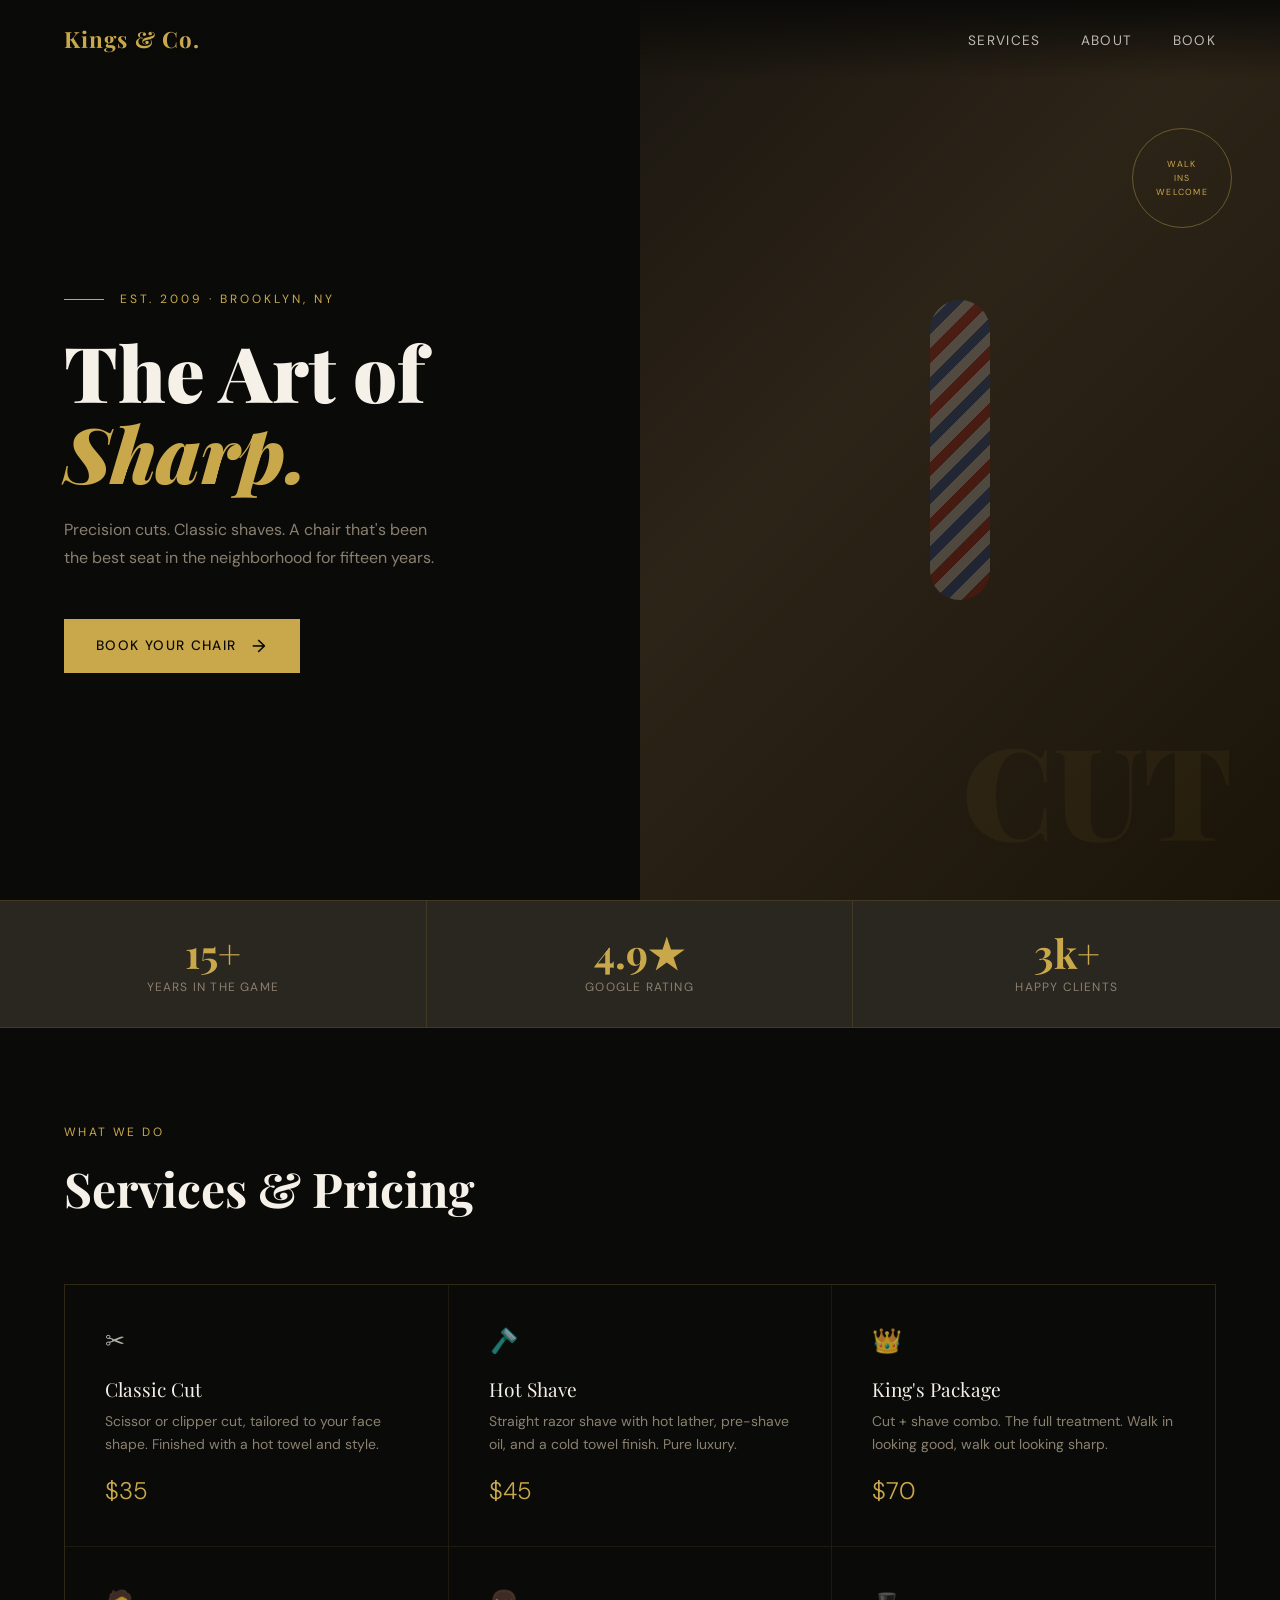
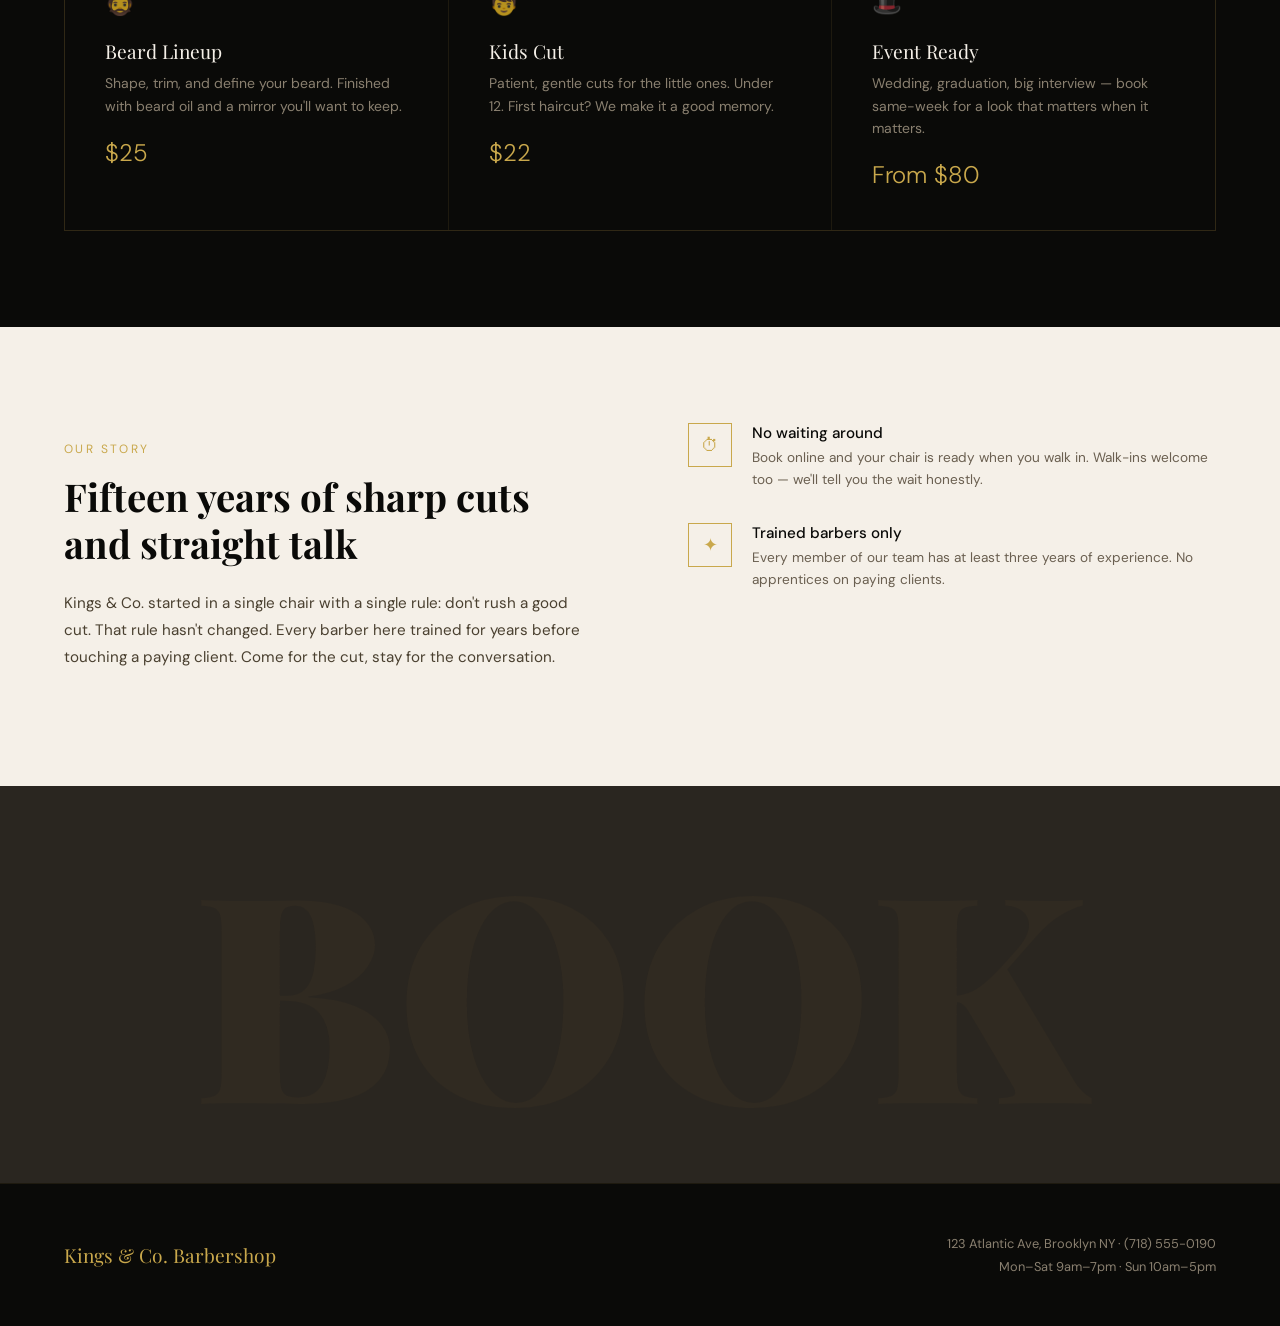
==== index.html @ 8999daac "Add files via upload" ====
<!DOCTYPE html>
<html lang="en">
<head>
<meta charset="UTF-8">
<meta name="viewport" content="width=device-width, initial-scale=1.0">
<title>Kings & Co. Barbershop</title>
<link href="https://fonts.googleapis.com/css2?family=Playfair+Display:wght@400;700;900&family=DM+Sans:wght@300;400;500&display=swap" rel="stylesheet">
<style>
  *, *::before, *::after { box-sizing: border-box; margin: 0; padding: 0; }

  :root {
    --black: #0a0a08;
    --cream: #f5f0e8;
    --gold: #c9a84c;
    --gold-light: #e8c96a;
    --warm-gray: #2a2620;
    --text-muted: #8a8070;
  }

  html { scroll-behavior: smooth; }

  body {
    background: var(--black);
    color: var(--cream);
    font-family: 'DM Sans', sans-serif;
    overflow-x: hidden;
  }

  /* ── NAV ── */
  nav {
    position: fixed; top: 0; left: 0; right: 0; z-index: 100;
    padding: 1.5rem 4rem;
    display: flex; justify-content: space-between; align-items: center;
    background: linear-gradient(to bottom, rgba(10,10,8,0.95), transparent);
  }
  .nav-logo {
    font-family: 'Playfair Display', serif;
    font-size: 1.4rem; font-weight: 700;
    letter-spacing: 0.05em;
    color: var(--gold);
  }
  .nav-links { display: flex; gap: 2.5rem; list-style: none; }
  .nav-links a {
    color: var(--cream); text-decoration: none;
    font-size: 0.85rem; letter-spacing: 0.1em; text-transform: uppercase;
    opacity: 0.75; transition: opacity 0.2s;
  }
  .nav-links a:hover { opacity: 1; }

  /* ── HERO ── */
  .hero {
    min-height: 100vh;
    display: grid; grid-template-columns: 1fr 1fr;
    position: relative; overflow: hidden;
  }
  .hero-left {
    display: flex; flex-direction: column; justify-content: center;
    padding: 8rem 4rem 4rem;
    position: relative; z-index: 2;
  }
  .hero-eyebrow {
    font-size: 0.75rem; letter-spacing: 0.25em; text-transform: uppercase;
    color: var(--gold); margin-bottom: 1.5rem;
    display: flex; align-items: center; gap: 1rem;
  }
  .hero-eyebrow::before {
    content: ''; display: block;
    width: 40px; height: 1px; background: var(--gold);
  }
  .hero-title {
    font-family: 'Playfair Display', serif;
    font-size: clamp(3.5rem, 6vw, 5.5rem);
    line-height: 1.05; font-weight: 900;
    margin-bottom: 1.5rem;
  }
  .hero-title em { font-style: italic; color: var(--gold); }
  .hero-sub {
    font-size: 1rem; line-height: 1.7;
    color: var(--text-muted); max-width: 380px;
    margin-bottom: 3rem;
  }
  .hero-cta {
    display: inline-flex; align-items: center; gap: 1rem;
    background: var(--gold); color: var(--black);
    padding: 1rem 2rem; font-size: 0.85rem;
    font-weight: 500; letter-spacing: 0.1em; text-transform: uppercase;
    text-decoration: none; transition: background 0.2s;
    width: fit-content;
  }
  .hero-cta:hover { background: var(--gold-light); }
  .hero-cta-arrow { font-size: 1.1rem; }

  .hero-right {
    position: relative; overflow: hidden;
  }
  .hero-img-placeholder {
    width: 100%; height: 100%;
    background:
      linear-gradient(135deg, #1a1610 0%, #2d2418 40%, #1a1408 100%);
    display: flex; align-items: center; justify-content: center;
  }
  .barber-pole {
    width: 60px; height: 300px;
    border-radius: 30px;
    background: repeating-linear-gradient(
      -45deg,
      #fff 0px, #fff 10px,
      #c00 10px, #c00 20px,
      #fff 20px, #fff 30px,
      #0040c0 30px, #0040c0 40px
    );
    opacity: 0.18;
    animation: spinPole 8s linear infinite;
  }
  @keyframes spinPole {
    from { background-position: 0 0; }
    to { background-position: 0 200px; }
  }
  .hero-overlay-text {
    position: absolute; bottom: 3rem; right: 3rem;
    font-family: 'Playfair Display', serif;
    font-size: 8rem; font-weight: 900;
    color: rgba(201,168,76,0.06);
    line-height: 1; text-align: right;
    user-select: none; pointer-events: none;
  }
  .hero-badge {
    position: absolute; top: 8rem; right: 3rem;
    width: 100px; height: 100px;
    border: 1px solid rgba(201,168,76,0.4);
    border-radius: 50%;
    display: flex; flex-direction: column;
    align-items: center; justify-content: center;
    text-align: center;
    animation: rotateBadge 15s linear infinite;
  }
  .hero-badge-inner { font-size: 0.55rem; letter-spacing: 0.15em; text-transform: uppercase; color: var(--gold); line-height: 1.6; }
  @keyframes rotateBadge { to { transform: rotate(360deg); } }

  /* ── STATS BAR ── */
  .stats-bar {
    border-top: 1px solid rgba(201,168,76,0.15);
    border-bottom: 1px solid rgba(201,168,76,0.15);
    display: grid; grid-template-columns: repeat(3, 1fr);
    background: var(--warm-gray);
  }
  .stat-item {
    padding: 2rem; text-align: center;
    border-right: 1px solid rgba(201,168,76,0.15);
  }
  .stat-item:last-child { border-right: none; }
  .stat-num {
    font-family: 'Playfair Display', serif;
    font-size: 2.5rem; font-weight: 700; color: var(--gold);
    line-height: 1;
  }
  .stat-label { font-size: 0.75rem; letter-spacing: 0.1em; text-transform: uppercase; color: var(--text-muted); margin-top: 0.4rem; }

  /* ── SERVICES ── */
  .services { padding: 6rem 4rem; }
  .section-header { margin-bottom: 4rem; }
  .section-tag {
    font-size: 0.75rem; letter-spacing: 0.2em; text-transform: uppercase;
    color: var(--gold); margin-bottom: 1rem;
  }
  .section-title {
    font-family: 'Playfair Display', serif;
    font-size: clamp(2rem, 4vw, 3rem); font-weight: 700;
  }
  .services-grid {
    display: grid; grid-template-columns: repeat(3, 1fr); gap: 1px;
    background: rgba(201,168,76,0.1);
    border: 1px solid rgba(201,168,76,0.1);
  }
  .service-card {
    background: var(--black); padding: 2.5rem;
    transition: background 0.3s;
    position: relative; overflow: hidden;
  }
  .service-card:hover { background: var(--warm-gray); }
  .service-card::before {
    content: ''; position: absolute; top: 0; left: 0;
    width: 0; height: 2px; background: var(--gold);
    transition: width 0.4s;
  }
  .service-card:hover::before { width: 100%; }
  .service-icon { font-size: 1.5rem; margin-bottom: 1.25rem; opacity: 0.7; }
  .service-name {
    font-family: 'Playfair Display', serif;
    font-size: 1.2rem; margin-bottom: 0.5rem;
  }
  .service-desc { font-size: 0.875rem; color: var(--text-muted); line-height: 1.6; margin-bottom: 1.25rem; }
  .service-price { font-size: 1.5rem; font-weight: 300; color: var(--gold); }

  /* ── ABOUT STRIP ── */
  .about-strip {
    background: var(--cream); color: var(--black);
    padding: 6rem 4rem;
    display: grid; grid-template-columns: 1fr 1fr; gap: 6rem; align-items: center;
  }
  .about-label { font-size: 0.75rem; letter-spacing: 0.2em; text-transform: uppercase; color: var(--gold); margin-bottom: 1rem; }
  .about-title {
    font-family: 'Playfair Display', serif;
    font-size: clamp(1.8rem, 3vw, 2.5rem); font-weight: 700;
    color: var(--black); line-height: 1.2; margin-bottom: 1.5rem;
  }
  .about-body { font-size: 0.95rem; line-height: 1.8; color: #4a4030; }
  .about-right { display: flex; flex-direction: column; gap: 2rem; }
  .about-feature { display: flex; gap: 1.25rem; align-items: flex-start; }
  .about-feature-icon {
    width: 44px; height: 44px; border: 1px solid var(--gold);
    display: flex; align-items: center; justify-content: center;
    font-size: 1.1rem; flex-shrink: 0; color: var(--gold);
  }
  .about-feature-title { font-weight: 500; font-size: 0.95rem; margin-bottom: 0.25rem; color: var(--black); }
  .about-feature-text { font-size: 0.85rem; color: #6a5f50; line-height: 1.6; }

  /* ── BOOKING ── */
  .booking {
    padding: 6rem 4rem; text-align: center;
    background: var(--warm-gray);
    position: relative; overflow: hidden;
  }
  .booking::before {
    content: 'BOOK'; position: absolute;
    font-family: 'Playfair Display', serif;
    font-size: 18rem; font-weight: 900;
    color: rgba(201,168,76,0.03);
    top: 50%; left: 50%; transform: translate(-50%,-50%);
    white-space: nowrap; user-select: none;
  }
  .booking-title {
    font-family: 'Playfair Display', serif;
    font-size: clamp(2rem, 4vw, 3.5rem); font-weight: 700;
    margin-bottom: 1rem; position: relative;
  }
  .booking-sub { color: var(--text-muted); margin-bottom: 3rem; font-size: 1rem; position: relative; }
  .booking-form { display: flex; gap: 1rem; justify-content: center; flex-wrap: wrap; position: relative; }
  .booking-input {
    padding: 1rem 1.5rem; background: var(--black);
    border: 1px solid rgba(201,168,76,0.2); color: var(--cream);
    font-family: 'DM Sans', sans-serif; font-size: 0.9rem;
    min-width: 200px; outline: none;
    transition: border-color 0.2s;
  }
  .booking-input:focus { border-color: var(--gold); }
  .booking-input::placeholder { color: var(--text-muted); }
  .booking-btn {
    padding: 1rem 2.5rem; background: var(--gold);
    color: var(--black); border: none; cursor: pointer;
    font-family: 'DM Sans', sans-serif;
    font-size: 0.85rem; font-weight: 500;
    letter-spacing: 0.1em; text-transform: uppercase;
    transition: background 0.2s;
  }
  .booking-btn:hover { background: var(--gold-light); }

  /* ── FOOTER ── */
  footer {
    padding: 3rem 4rem; border-top: 1px solid rgba(201,168,76,0.1);
    display: flex; justify-content: space-between; align-items: center;
  }
  .footer-logo {
    font-family: 'Playfair Display', serif;
    font-size: 1.2rem; color: var(--gold);
  }
  .footer-info { font-size: 0.8rem; color: var(--text-muted); text-align: right; line-height: 1.8; }

  /* ── SCROLL ANIMATIONS ── */
  .fade-up { opacity: 0; transform: translateY(30px); transition: opacity 0.7s ease, transform 0.7s ease; }
  .fade-up.visible { opacity: 1; transform: translateY(0); }

  /* ── MOBILE ── */
  @media (max-width: 768px) {
    nav { padding: 1.5rem 1.5rem; }
    .nav-links { display: none; }
    .hero { grid-template-columns: 1fr; }
    .hero-left { padding: 7rem 1.5rem 3rem; }
    .hero-right { display: none; }
    .stats-bar { grid-template-columns: 1fr; }
    .stat-item { border-right: none; border-bottom: 1px solid rgba(201,168,76,0.15); }
    .services { padding: 4rem 1.5rem; }
    .services-grid { grid-template-columns: 1fr; }
    .about-strip { grid-template-columns: 1fr; padding: 4rem 1.5rem; gap: 3rem; }
    .booking { padding: 4rem 1.5rem; }
    footer { flex-direction: column; gap: 1rem; text-align: center; padding: 2rem 1.5rem; }
    .footer-info { text-align: center; }
  }
</style>
</head>
<body>

<nav>
  <div class="nav-logo">Kings & Co.</div>
  <ul class="nav-links">
    <li><a href="#services">Services</a></li>
    <li><a href="#about">About</a></li>
    <li><a href="#booking">Book</a></li>
  </ul>
</nav>

<section class="hero">
  <div class="hero-left">
    <div class="hero-eyebrow">Est. 2009 · Brooklyn, NY</div>
    <h1 class="hero-title">
      The Art of<br>
      <em>Sharp.</em>
    </h1>
    <p class="hero-sub">
      Precision cuts. Classic shaves. A chair that's been the best seat in the neighborhood for fifteen years.
    </p>
    <a href="#booking" class="hero-cta">
      Book your chair <span class="hero-cta-arrow">→</span>
    </a>
  </div>
  <div class="hero-right">
    <div class="hero-img-placeholder">
      <div class="barber-pole"></div>
    </div>
    <div class="hero-overlay-text">CUT</div>
    <div class="hero-badge">
      <div class="hero-badge-inner">WALK<br>INS<br>WELCOME</div>
    </div>
  </div>
</section>

<div class="stats-bar">
  <div class="stat-item fade-up">
    <div class="stat-num">15+</div>
    <div class="stat-label">Years in the game</div>
  </div>
  <div class="stat-item fade-up">
    <div class="stat-num">4.9★</div>
    <div class="stat-label">Google rating</div>
  </div>
  <div class="stat-item fade-up">
    <div class="stat-num">3k+</div>
    <div class="stat-label">Happy clients</div>
  </div>
</div>

<section class="services" id="services">
  <div class="section-header fade-up">
    <div class="section-tag">What we do</div>
    <h2 class="section-title">Services & Pricing</h2>
  </div>
  <div class="services-grid">
    <div class="service-card fade-up">
      <div class="service-icon">✂</div>
      <div class="service-name">Classic Cut</div>
      <div class="service-desc">Scissor or clipper cut, tailored to your face shape. Finished with a hot towel and style.</div>
      <div class="service-price">$35</div>
    </div>
    <div class="service-card fade-up">
      <div class="service-icon">🪒</div>
      <div class="service-name">Hot Shave</div>
      <div class="service-desc">Straight razor shave with hot lather, pre-shave oil, and a cold towel finish. Pure luxury.</div>
      <div class="service-price">$45</div>
    </div>
    <div class="service-card fade-up">
      <div class="service-icon">👑</div>
      <div class="service-name">King's Package</div>
      <div class="service-desc">Cut + shave combo. The full treatment. Walk in looking good, walk out looking sharp.</div>
      <div class="service-price">$70</div>
    </div>
    <div class="service-card fade-up">
      <div class="service-icon">🧔</div>
      <div class="service-name">Beard Lineup</div>
      <div class="service-desc">Shape, trim, and define your beard. Finished with beard oil and a mirror you'll want to keep.</div>
      <div class="service-price">$25</div>
    </div>
    <div class="service-card fade-up">
      <div class="service-icon">👦</div>
      <div class="service-name">Kids Cut</div>
      <div class="service-desc">Patient, gentle cuts for the little ones. Under 12. First haircut? We make it a good memory.</div>
      <div class="service-price">$22</div>
    </div>
    <div class="service-card fade-up">
      <div class="service-icon">🎩</div>
      <div class="service-name">Event Ready</div>
      <div class="service-desc">Wedding, graduation, big interview — book same-week for a look that matters when it matters.</div>
      <div class="service-price">From $80</div>
    </div>
  </div>
</section>

<section class="about-strip" id="about">
  <div>
    <div class="about-label fade-up">Our story</div>
    <h2 class="about-title fade-up">Fifteen years of sharp cuts and straight talk</h2>
    <p class="about-body fade-up">
      Kings & Co. started in a single chair with a single rule: don't rush a good cut. That rule hasn't changed. Every barber here trained for years before touching a paying client. Come for the cut, stay for the conversation.
    </p>
  </div>
  <div class="about-right">
    <div class="about-feature fade-up">
      <div class="about-feature-icon">⏱</div>
      <div>
        <div class="about-feature-title">No waiting around</div>
        <div class="about-feature-text">Book online and your chair is ready when you walk in. Walk-ins welcome too — we'll tell you the wait honestly.</div>
      </div>
    </div>
    <div class="about-feature fade-up">
      <div class="about-feature-icon">✦</div>
      <div>
        <div class="about-feature-title">Trained barbers only</div>
        <div class="about-feature-text">Every member of our team has at least three years of experience. No apprentices on paying clients.</div>
      </div>
    </div>
    <div class="about-feature fade-up">
      <div class="about-feature-icon">↩</div>
      <div>
        <div class="about-feature-title">Not happy? Come back</div>
        <div class="about-feature-text">If something's off within a week, come back and we'll fix it. No charge, no questions.</div>
      </div>
    </div>
  </div>
</section>

<section class="booking" id="booking">
  <h2 class="booking-title fade-up">Book Your Chair</h2>
  <p class="booking-sub fade-up">Takes 30 seconds. No account needed.</p>
  <div class="booking-form fade-up">
    <input class="booking-input" type="text" placeholder="Your name">
    <input class="booking-input" type="tel" placeholder="Phone number">
    <input class="booking-input" type="text" placeholder="Preferred day & time">
    <button class="booking-btn">Request Booking</button>
  </div>
</section>

<footer>
  <div class="footer-logo">Kings & Co. Barbershop</div>
  <div class="footer-info">
    123 Atlantic Ave, Brooklyn NY · (718) 555-0190<br>
    Mon–Sat 9am–7pm · Sun 10am–5pm
  </div>
</footer>

<script>
  const observer = new IntersectionObserver((entries) => {
    entries.forEach((e, i) => {
      if (e.isIntersecting) {
        setTimeout(() => e.target.classList.add('visible'), i * 80);
      }
    });
  }, { threshold: 0.1 });
  document.querySelectorAll('.fade-up').forEach(el => observer.observe(el));
</script>

</body>
</html>
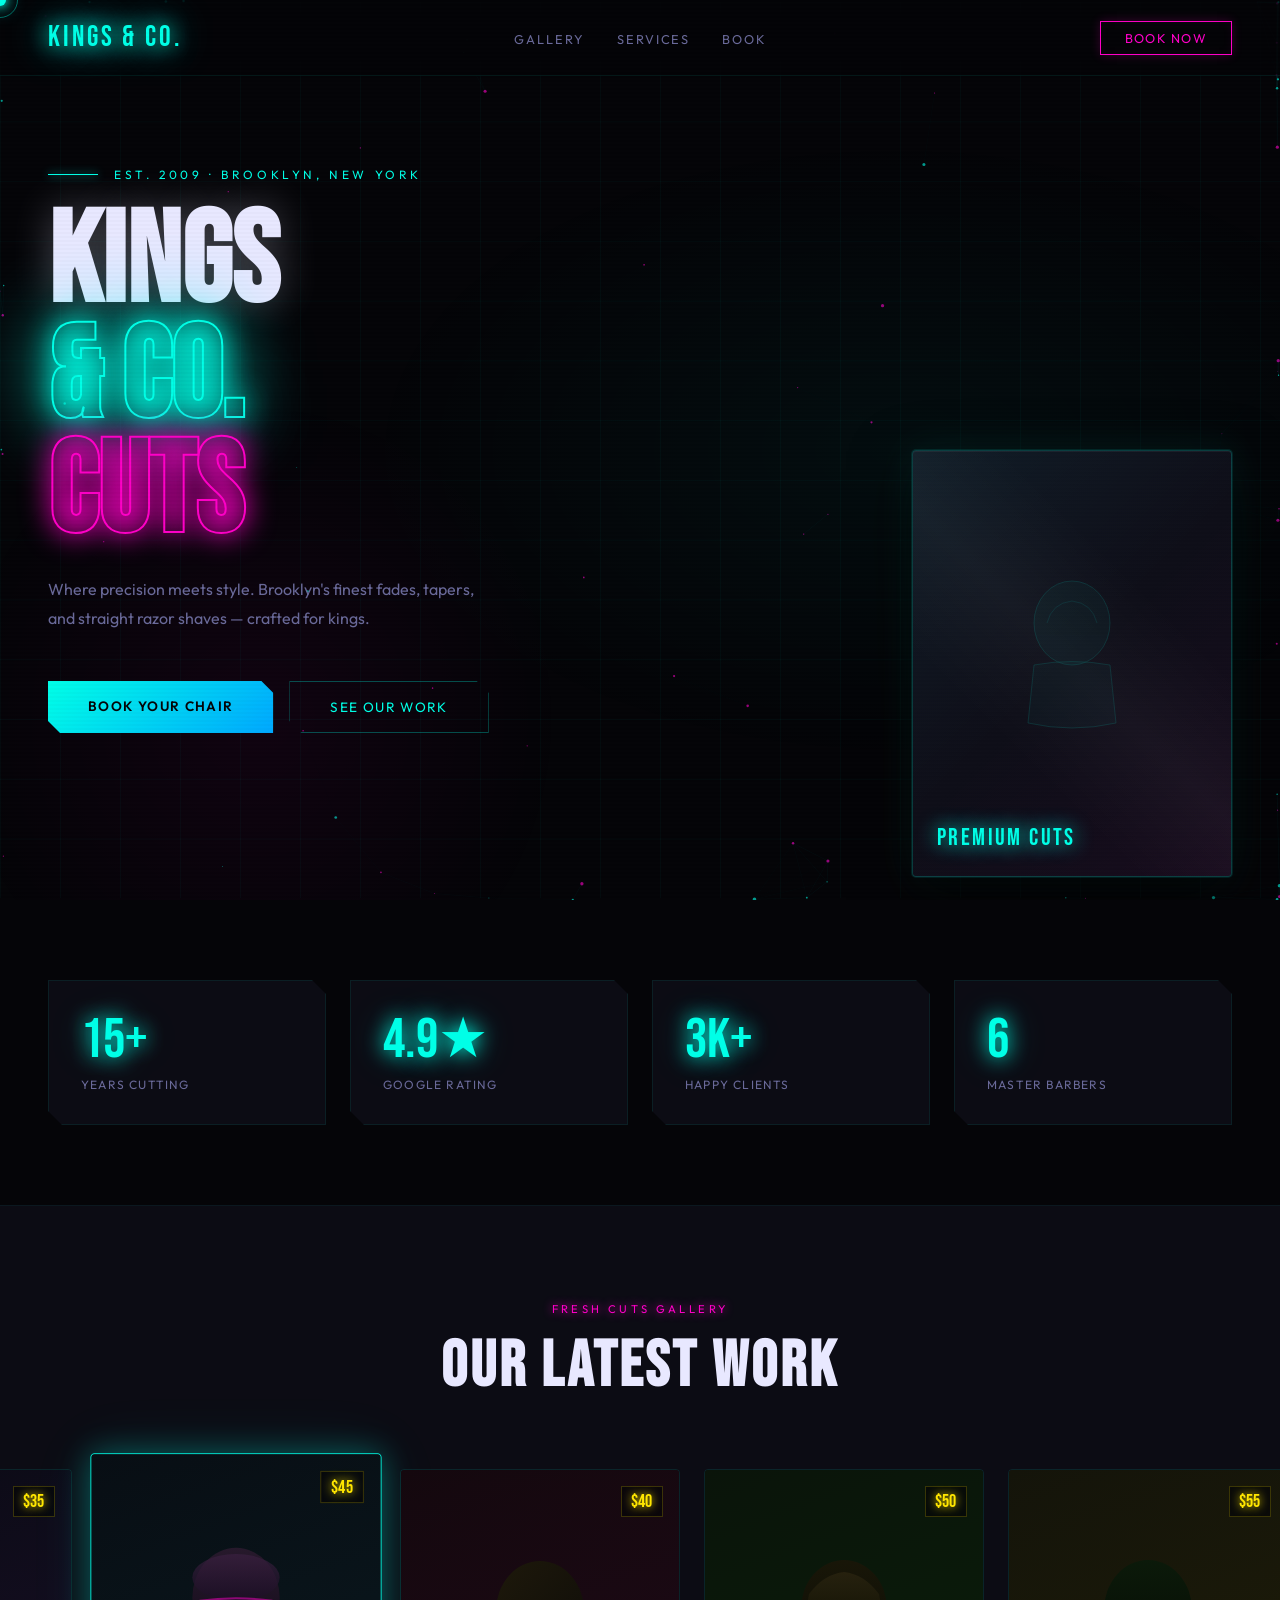
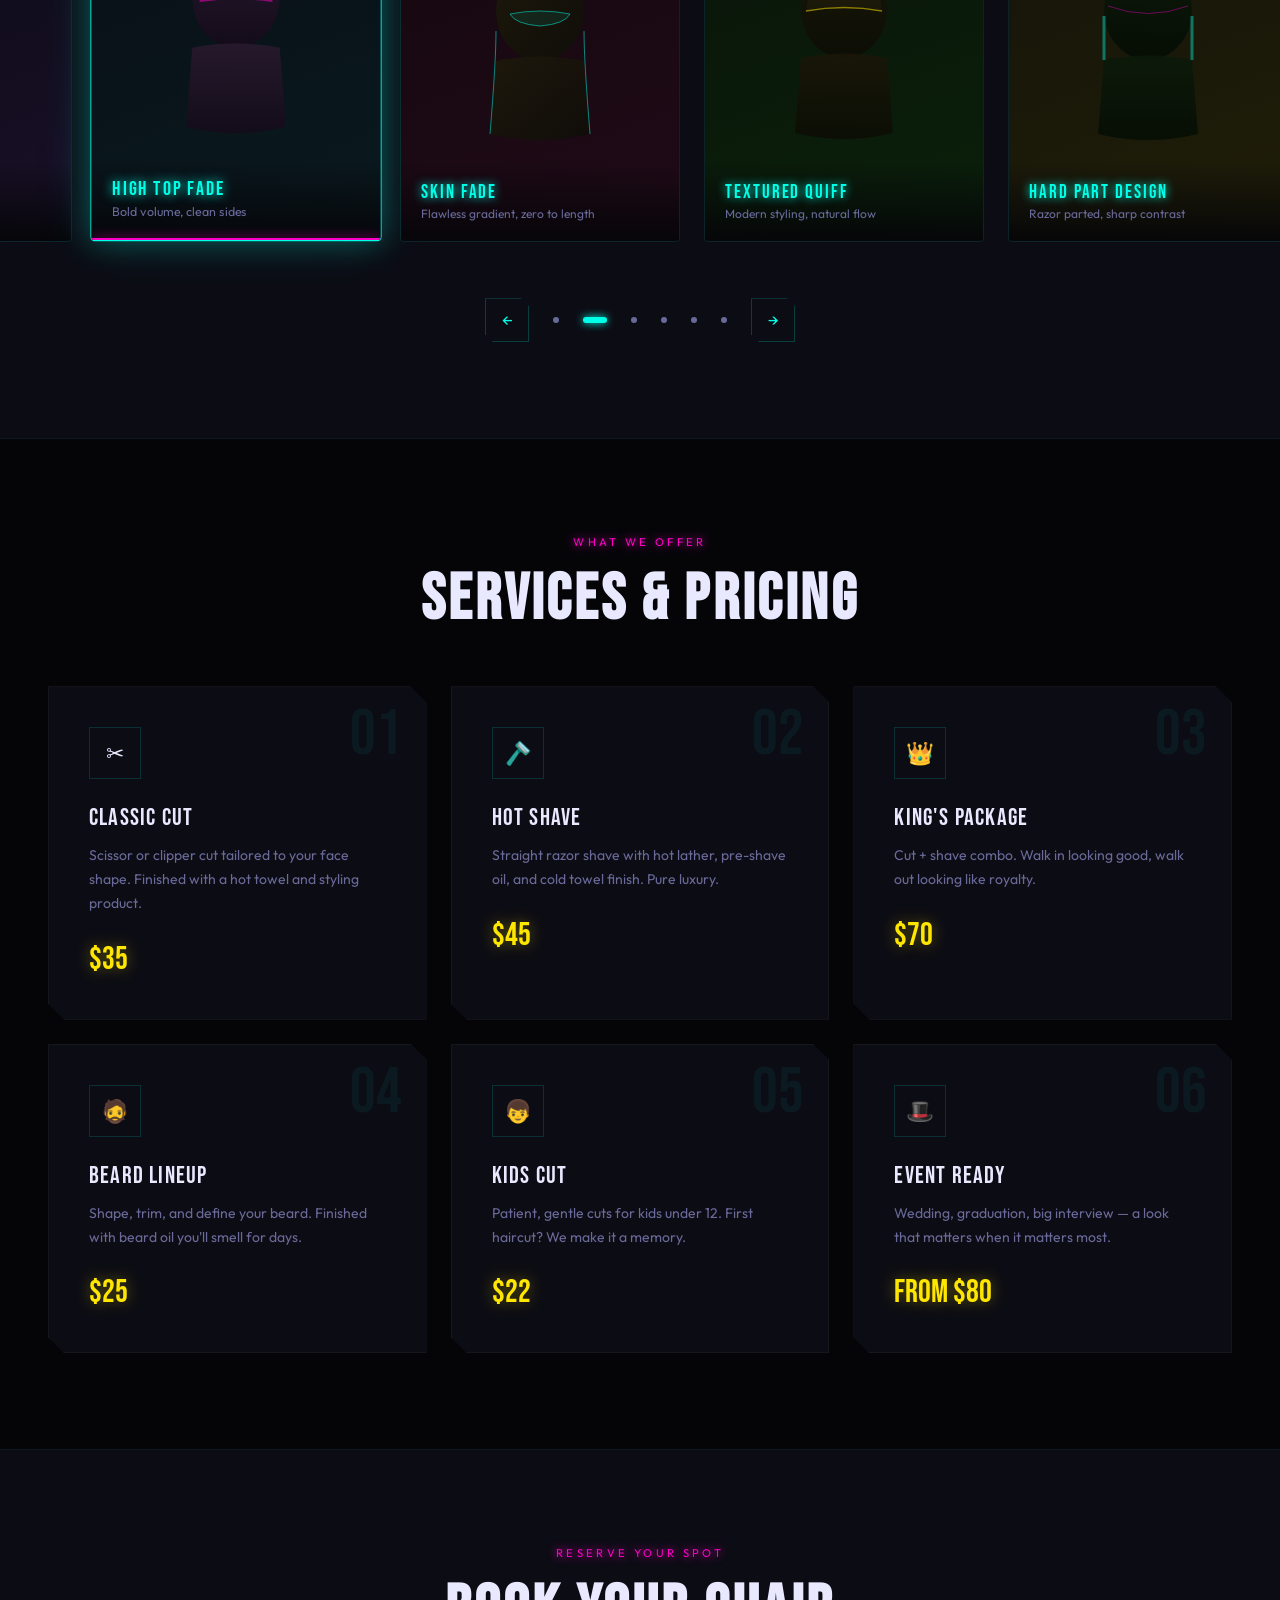
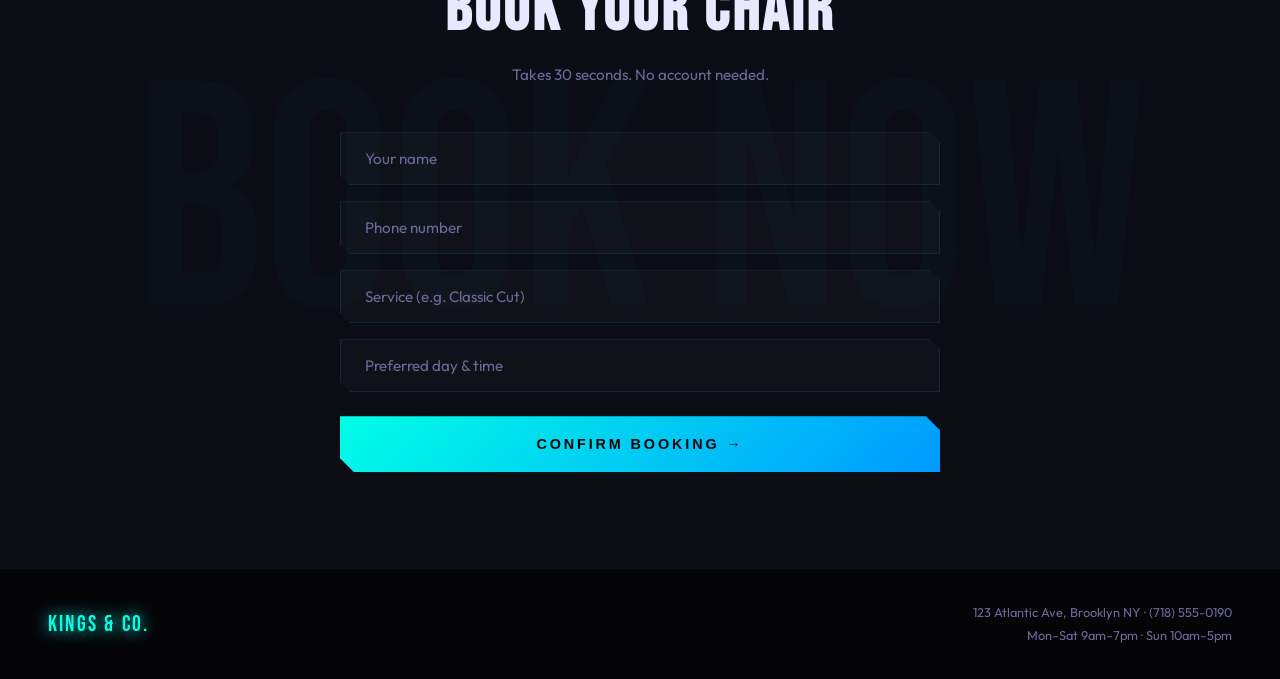
==== commit 79bebc57: "Update index.html" ====
--- a/index.html
+++ b/index.html
@@ -4,432 +4,829 @@
 <meta charset="UTF-8">
 <meta name="viewport" content="width=device-width, initial-scale=1.0">
 <title>Kings & Co. Barbershop</title>
-<link href="https://fonts.googleapis.com/css2?family=Playfair+Display:wght@400;700;900&family=DM+Sans:wght@300;400;500&display=swap" rel="stylesheet">
+<link href="https://fonts.googleapis.com/css2?family=Bebas+Neue&family=Outfit:wght@300;400;500;600&display=swap" rel="stylesheet">
 <style>
-  *, *::before, *::after { box-sizing: border-box; margin: 0; padding: 0; }
-
-  :root {
-    --black: #0a0a08;
-    --cream: #f5f0e8;
-    --gold: #c9a84c;
-    --gold-light: #e8c96a;
-    --warm-gray: #2a2620;
-    --text-muted: #8a8070;
-  }
-
-  html { scroll-behavior: smooth; }
-
-  body {
-    background: var(--black);
-    color: var(--cream);
-    font-family: 'DM Sans', sans-serif;
-    overflow-x: hidden;
-  }
-
-  /* ── NAV ── */
-  nav {
-    position: fixed; top: 0; left: 0; right: 0; z-index: 100;
-    padding: 1.5rem 4rem;
-    display: flex; justify-content: space-between; align-items: center;
-    background: linear-gradient(to bottom, rgba(10,10,8,0.95), transparent);
-  }
-  .nav-logo {
-    font-family: 'Playfair Display', serif;
-    font-size: 1.4rem; font-weight: 700;
-    letter-spacing: 0.05em;
-    color: var(--gold);
-  }
-  .nav-links { display: flex; gap: 2.5rem; list-style: none; }
-  .nav-links a {
-    color: var(--cream); text-decoration: none;
-    font-size: 0.85rem; letter-spacing: 0.1em; text-transform: uppercase;
-    opacity: 0.75; transition: opacity 0.2s;
-  }
-  .nav-links a:hover { opacity: 1; }
-
-  /* ── HERO ── */
-  .hero {
-    min-height: 100vh;
-    display: grid; grid-template-columns: 1fr 1fr;
-    position: relative; overflow: hidden;
-  }
-  .hero-left {
-    display: flex; flex-direction: column; justify-content: center;
-    padding: 8rem 4rem 4rem;
-    position: relative; z-index: 2;
-  }
-  .hero-eyebrow {
-    font-size: 0.75rem; letter-spacing: 0.25em; text-transform: uppercase;
-    color: var(--gold); margin-bottom: 1.5rem;
-    display: flex; align-items: center; gap: 1rem;
-  }
-  .hero-eyebrow::before {
-    content: ''; display: block;
-    width: 40px; height: 1px; background: var(--gold);
-  }
-  .hero-title {
-    font-family: 'Playfair Display', serif;
-    font-size: clamp(3.5rem, 6vw, 5.5rem);
-    line-height: 1.05; font-weight: 900;
-    margin-bottom: 1.5rem;
-  }
-  .hero-title em { font-style: italic; color: var(--gold); }
-  .hero-sub {
-    font-size: 1rem; line-height: 1.7;
-    color: var(--text-muted); max-width: 380px;
-    margin-bottom: 3rem;
-  }
-  .hero-cta {
-    display: inline-flex; align-items: center; gap: 1rem;
-    background: var(--gold); color: var(--black);
-    padding: 1rem 2rem; font-size: 0.85rem;
-    font-weight: 500; letter-spacing: 0.1em; text-transform: uppercase;
-    text-decoration: none; transition: background 0.2s;
-    width: fit-content;
-  }
-  .hero-cta:hover { background: var(--gold-light); }
-  .hero-cta-arrow { font-size: 1.1rem; }
-
-  .hero-right {
-    position: relative; overflow: hidden;
-  }
-  .hero-img-placeholder {
-    width: 100%; height: 100%;
-    background:
-      linear-gradient(135deg, #1a1610 0%, #2d2418 40%, #1a1408 100%);
-    display: flex; align-items: center; justify-content: center;
-  }
-  .barber-pole {
-    width: 60px; height: 300px;
-    border-radius: 30px;
-    background: repeating-linear-gradient(
-      -45deg,
-      #fff 0px, #fff 10px,
-      #c00 10px, #c00 20px,
-      #fff 20px, #fff 30px,
-      #0040c0 30px, #0040c0 40px
-    );
-    opacity: 0.18;
-    animation: spinPole 8s linear infinite;
-  }
-  @keyframes spinPole {
-    from { background-position: 0 0; }
-    to { background-position: 0 200px; }
-  }
-  .hero-overlay-text {
-    position: absolute; bottom: 3rem; right: 3rem;
-    font-family: 'Playfair Display', serif;
-    font-size: 8rem; font-weight: 900;
-    color: rgba(201,168,76,0.06);
-    line-height: 1; text-align: right;
-    user-select: none; pointer-events: none;
-  }
-  .hero-badge {
-    position: absolute; top: 8rem; right: 3rem;
-    width: 100px; height: 100px;
-    border: 1px solid rgba(201,168,76,0.4);
-    border-radius: 50%;
-    display: flex; flex-direction: column;
-    align-items: center; justify-content: center;
-    text-align: center;
-    animation: rotateBadge 15s linear infinite;
-  }
-  .hero-badge-inner { font-size: 0.55rem; letter-spacing: 0.15em; text-transform: uppercase; color: var(--gold); line-height: 1.6; }
-  @keyframes rotateBadge { to { transform: rotate(360deg); } }
-
-  /* ── STATS BAR ── */
-  .stats-bar {
-    border-top: 1px solid rgba(201,168,76,0.15);
-    border-bottom: 1px solid rgba(201,168,76,0.15);
-    display: grid; grid-template-columns: repeat(3, 1fr);
-    background: var(--warm-gray);
-  }
-  .stat-item {
-    padding: 2rem; text-align: center;
-    border-right: 1px solid rgba(201,168,76,0.15);
-  }
-  .stat-item:last-child { border-right: none; }
-  .stat-num {
-    font-family: 'Playfair Display', serif;
-    font-size: 2.5rem; font-weight: 700; color: var(--gold);
-    line-height: 1;
-  }
-  .stat-label { font-size: 0.75rem; letter-spacing: 0.1em; text-transform: uppercase; color: var(--text-muted); margin-top: 0.4rem; }
-
-  /* ── SERVICES ── */
-  .services { padding: 6rem 4rem; }
-  .section-header { margin-bottom: 4rem; }
-  .section-tag {
-    font-size: 0.75rem; letter-spacing: 0.2em; text-transform: uppercase;
-    color: var(--gold); margin-bottom: 1rem;
-  }
-  .section-title {
-    font-family: 'Playfair Display', serif;
-    font-size: clamp(2rem, 4vw, 3rem); font-weight: 700;
-  }
-  .services-grid {
-    display: grid; grid-template-columns: repeat(3, 1fr); gap: 1px;
-    background: rgba(201,168,76,0.1);
-    border: 1px solid rgba(201,168,76,0.1);
-  }
-  .service-card {
-    background: var(--black); padding: 2.5rem;
-    transition: background 0.3s;
-    position: relative; overflow: hidden;
-  }
-  .service-card:hover { background: var(--warm-gray); }
-  .service-card::before {
-    content: ''; position: absolute; top: 0; left: 0;
-    width: 0; height: 2px; background: var(--gold);
-    transition: width 0.4s;
-  }
-  .service-card:hover::before { width: 100%; }
-  .service-icon { font-size: 1.5rem; margin-bottom: 1.25rem; opacity: 0.7; }
-  .service-name {
-    font-family: 'Playfair Display', serif;
-    font-size: 1.2rem; margin-bottom: 0.5rem;
-  }
-  .service-desc { font-size: 0.875rem; color: var(--text-muted); line-height: 1.6; margin-bottom: 1.25rem; }
-  .service-price { font-size: 1.5rem; font-weight: 300; color: var(--gold); }
-
-  /* ── ABOUT STRIP ── */
-  .about-strip {
-    background: var(--cream); color: var(--black);
-    padding: 6rem 4rem;
-    display: grid; grid-template-columns: 1fr 1fr; gap: 6rem; align-items: center;
-  }
-  .about-label { font-size: 0.75rem; letter-spacing: 0.2em; text-transform: uppercase; color: var(--gold); margin-bottom: 1rem; }
-  .about-title {
-    font-family: 'Playfair Display', serif;
-    font-size: clamp(1.8rem, 3vw, 2.5rem); font-weight: 700;
-    color: var(--black); line-height: 1.2; margin-bottom: 1.5rem;
-  }
-  .about-body { font-size: 0.95rem; line-height: 1.8; color: #4a4030; }
-  .about-right { display: flex; flex-direction: column; gap: 2rem; }
-  .about-feature { display: flex; gap: 1.25rem; align-items: flex-start; }
-  .about-feature-icon {
-    width: 44px; height: 44px; border: 1px solid var(--gold);
-    display: flex; align-items: center; justify-content: center;
-    font-size: 1.1rem; flex-shrink: 0; color: var(--gold);
-  }
-  .about-feature-title { font-weight: 500; font-size: 0.95rem; margin-bottom: 0.25rem; color: var(--black); }
-  .about-feature-text { font-size: 0.85rem; color: #6a5f50; line-height: 1.6; }
-
-  /* ── BOOKING ── */
-  .booking {
-    padding: 6rem 4rem; text-align: center;
-    background: var(--warm-gray);
-    position: relative; overflow: hidden;
-  }
-  .booking::before {
-    content: 'BOOK'; position: absolute;
-    font-family: 'Playfair Display', serif;
-    font-size: 18rem; font-weight: 900;
-    color: rgba(201,168,76,0.03);
-    top: 50%; left: 50%; transform: translate(-50%,-50%);
-    white-space: nowrap; user-select: none;
-  }
-  .booking-title {
-    font-family: 'Playfair Display', serif;
-    font-size: clamp(2rem, 4vw, 3.5rem); font-weight: 700;
-    margin-bottom: 1rem; position: relative;
-  }
-  .booking-sub { color: var(--text-muted); margin-bottom: 3rem; font-size: 1rem; position: relative; }
-  .booking-form { display: flex; gap: 1rem; justify-content: center; flex-wrap: wrap; position: relative; }
-  .booking-input {
-    padding: 1rem 1.5rem; background: var(--black);
-    border: 1px solid rgba(201,168,76,0.2); color: var(--cream);
-    font-family: 'DM Sans', sans-serif; font-size: 0.9rem;
-    min-width: 200px; outline: none;
-    transition: border-color 0.2s;
-  }
-  .booking-input:focus { border-color: var(--gold); }
-  .booking-input::placeholder { color: var(--text-muted); }
-  .booking-btn {
-    padding: 1rem 2.5rem; background: var(--gold);
-    color: var(--black); border: none; cursor: pointer;
-    font-family: 'DM Sans', sans-serif;
-    font-size: 0.85rem; font-weight: 500;
-    letter-spacing: 0.1em; text-transform: uppercase;
-    transition: background 0.2s;
-  }
-  .booking-btn:hover { background: var(--gold-light); }
-
-  /* ── FOOTER ── */
-  footer {
-    padding: 3rem 4rem; border-top: 1px solid rgba(201,168,76,0.1);
-    display: flex; justify-content: space-between; align-items: center;
-  }
-  .footer-logo {
-    font-family: 'Playfair Display', serif;
-    font-size: 1.2rem; color: var(--gold);
-  }
-  .footer-info { font-size: 0.8rem; color: var(--text-muted); text-align: right; line-height: 1.8; }
-
-  /* ── SCROLL ANIMATIONS ── */
-  .fade-up { opacity: 0; transform: translateY(30px); transition: opacity 0.7s ease, transform 0.7s ease; }
-  .fade-up.visible { opacity: 1; transform: translateY(0); }
-
-  /* ── MOBILE ── */
-  @media (max-width: 768px) {
-    nav { padding: 1.5rem 1.5rem; }
-    .nav-links { display: none; }
-    .hero { grid-template-columns: 1fr; }
-    .hero-left { padding: 7rem 1.5rem 3rem; }
-    .hero-right { display: none; }
-    .stats-bar { grid-template-columns: 1fr; }
-    .stat-item { border-right: none; border-bottom: 1px solid rgba(201,168,76,0.15); }
-    .services { padding: 4rem 1.5rem; }
-    .services-grid { grid-template-columns: 1fr; }
-    .about-strip { grid-template-columns: 1fr; padding: 4rem 1.5rem; gap: 3rem; }
-    .booking { padding: 4rem 1.5rem; }
-    footer { flex-direction: column; gap: 1rem; text-align: center; padding: 2rem 1.5rem; }
-    .footer-info { text-align: center; }
-  }
+*,*::before,*::after{box-sizing:border-box;margin:0;padding:0}
+
+:root{
+  --neon-cyan:#00ffe7;
+  --neon-magenta:#ff00c8;
+  --neon-gold:#ffe600;
+  --dark:#050508;
+  --dark2:#0c0c14;
+  --dark3:#12121e;
+  --text:#e8e8ff;
+  --muted:#6a6a9a;
+}
+
+html{scroll-behavior:smooth}
+
+body{
+  background:var(--dark);
+  color:var(--text);
+  font-family:'Outfit',sans-serif;
+  overflow-x:hidden;
+  cursor:none;
+}
+
+/* ── CUSTOM CURSOR ── */
+.cursor{
+  position:fixed;width:12px;height:12px;
+  background:var(--neon-cyan);border-radius:50%;
+  pointer-events:none;z-index:9999;
+  transform:translate(-50%,-50%);
+  transition:transform 0.1s,background 0.2s;
+  box-shadow:0 0 10px var(--neon-cyan),0 0 20px var(--neon-cyan);
+}
+.cursor-ring{
+  position:fixed;width:36px;height:36px;
+  border:1px solid rgba(0,255,231,0.4);border-radius:50%;
+  pointer-events:none;z-index:9998;
+  transform:translate(-50%,-50%);
+  transition:all 0.15s ease;
+}
+
+/* ── PARTICLE CANVAS ── */
+#particles{position:fixed;top:0;left:0;width:100%;height:100%;z-index:0;pointer-events:none;}
+
+/* ── NAV ── */
+nav{
+  position:fixed;top:0;left:0;right:0;z-index:100;
+  padding:1.25rem 3rem;
+  display:flex;justify-content:space-between;align-items:center;
+  background:rgba(5,5,8,0.7);
+  backdrop-filter:blur(20px);
+  border-bottom:1px solid rgba(0,255,231,0.08);
+}
+.nav-logo{
+  font-family:'Bebas Neue',sans-serif;
+  font-size:1.8rem;letter-spacing:0.1em;
+  color:var(--neon-cyan);
+  text-shadow:0 0 20px var(--neon-cyan),0 0 40px var(--neon-cyan);
+}
+.nav-links{display:flex;gap:2rem;list-style:none;}
+.nav-links a{
+  color:var(--muted);text-decoration:none;
+  font-size:0.8rem;letter-spacing:0.15em;text-transform:uppercase;
+  transition:color 0.2s,text-shadow 0.2s;
+}
+.nav-links a:hover{
+  color:var(--neon-cyan);
+  text-shadow:0 0 10px var(--neon-cyan);
+}
+.nav-book{
+  padding:0.5rem 1.5rem;
+  border:1px solid var(--neon-magenta);
+  color:var(--neon-magenta);
+  text-decoration:none;font-size:0.8rem;
+  letter-spacing:0.1em;text-transform:uppercase;
+  transition:all 0.3s;
+  box-shadow:0 0 10px rgba(255,0,200,0.2),inset 0 0 10px rgba(255,0,200,0.05);
+}
+.nav-book:hover{
+  background:var(--neon-magenta);color:var(--dark);
+  box-shadow:0 0 30px var(--neon-magenta),0 0 60px var(--neon-magenta);
+}
+
+/* ── HERO ── */
+.hero{
+  min-height:100vh;
+  display:flex;align-items:center;
+  position:relative;overflow:hidden;
+  padding:0 3rem;
+}
+.hero-bg{
+  position:absolute;inset:0;
+  background:
+    radial-gradient(ellipse 60% 50% at 70% 50%, rgba(0,255,231,0.04) 0%, transparent 70%),
+    radial-gradient(ellipse 40% 60% at 20% 80%, rgba(255,0,200,0.05) 0%, transparent 60%);
+}
+.hero-grid{
+  position:absolute;inset:0;
+  background-image:
+    linear-gradient(rgba(0,255,231,0.03) 1px,transparent 1px),
+    linear-gradient(90deg,rgba(0,255,231,0.03) 1px,transparent 1px);
+  background-size:60px 60px;
+  perspective:500px;
+  transform:rotateX(5deg);
+}
+.hero-content{position:relative;z-index:2;max-width:680px;}
+.hero-eyebrow{
+  display:flex;align-items:center;gap:1rem;
+  font-size:0.75rem;letter-spacing:0.3em;text-transform:uppercase;
+  color:var(--neon-cyan);margin-bottom:1.5rem;
+  opacity:0;animation:fadeUp 0.8s 0.2s forwards;
+}
+.hero-eyebrow::before{content:'';width:50px;height:1px;background:var(--neon-cyan);box-shadow:0 0 8px var(--neon-cyan);}
+.hero-title{
+  font-family:'Bebas Neue',sans-serif;
+  font-size:clamp(5rem,10vw,9rem);
+  line-height:0.9;
+  margin-bottom:1.5rem;
+  opacity:0;animation:fadeUp 0.8s 0.4s forwards;
+}
+.hero-title .line1{
+  display:block;color:var(--text);
+  text-shadow:0 0 40px rgba(232,232,255,0.3);
+}
+.hero-title .line2{
+  display:block;
+  -webkit-text-stroke:2px var(--neon-cyan);
+  color:transparent;
+  text-shadow:0 0 30px var(--neon-cyan),0 0 80px var(--neon-cyan);
+  animation:flicker 4s infinite;
+}
+.hero-title .line3{
+  display:block;
+  -webkit-text-stroke:2px var(--neon-magenta);
+  color:transparent;
+  text-shadow:0 0 30px var(--neon-magenta);
+}
+@keyframes flicker{
+  0%,95%,100%{opacity:1}
+  96%{opacity:0.8}
+  97%{opacity:1}
+  98%{opacity:0.6}
+  99%{opacity:1}
+}
+.hero-sub{
+  font-size:1rem;line-height:1.8;color:var(--muted);
+  max-width:440px;margin-bottom:3rem;
+  opacity:0;animation:fadeUp 0.8s 0.6s forwards;
+}
+.hero-ctas{
+  display:flex;gap:1rem;flex-wrap:wrap;
+  opacity:0;animation:fadeUp 0.8s 0.8s forwards;
+}
+.btn-primary{
+  padding:1rem 2.5rem;
+  background:linear-gradient(135deg,var(--neon-cyan),#00a8ff);
+  color:var(--dark);font-weight:600;font-size:0.85rem;
+  letter-spacing:0.1em;text-transform:uppercase;
+  text-decoration:none;
+  box-shadow:0 0 30px rgba(0,255,231,0.4),0 0 60px rgba(0,255,231,0.2);
+  transition:all 0.3s;
+  clip-path:polygon(0 0,calc(100% - 12px) 0,100% 12px,100% 100%,12px 100%,0 calc(100% - 12px));
+}
+.btn-primary:hover{
+  box-shadow:0 0 50px rgba(0,255,231,0.7),0 0 100px rgba(0,255,231,0.4);
+  transform:translateY(-2px);
+}
+.btn-secondary{
+  padding:1rem 2.5rem;
+  border:1px solid rgba(0,255,231,0.3);
+  color:var(--neon-cyan);font-size:0.85rem;
+  letter-spacing:0.1em;text-transform:uppercase;
+  text-decoration:none;
+  transition:all 0.3s;
+  clip-path:polygon(0 0,calc(100% - 12px) 0,100% 12px,100% 100%,12px 100%,0 calc(100% - 12px));
+}
+.btn-secondary:hover{
+  background:rgba(0,255,231,0.05);
+  border-color:var(--neon-cyan);
+  box-shadow:0 0 20px rgba(0,255,231,0.2);
+}
+
+/* 3D FLOATING CARD */
+.hero-3d{
+  position:absolute;right:3rem;top:50%;transform:translateY(-50%);
+  width:320px;
+  opacity:0;animation:fadeUp 1s 1s forwards;
+  perspective:1000px;
+}
+.card-3d{
+  width:100%;aspect-ratio:3/4;
+  transform-style:preserve-3d;
+  animation:float3d 6s ease-in-out infinite;
+  position:relative;
+}
+@keyframes float3d{
+  0%,100%{transform:rotateY(-8deg) rotateX(4deg) translateY(0)}
+  50%{transform:rotateY(8deg) rotateX(-4deg) translateY(-20px)}
+}
+.card-3d-inner{
+  width:100%;height:100%;
+  background:linear-gradient(135deg,var(--dark3),var(--dark2));
+  border:1px solid rgba(0,255,231,0.2);
+  border-radius:4px;
+  overflow:hidden;
+  box-shadow:
+    0 0 0 1px rgba(0,255,231,0.1),
+    0 20px 60px rgba(0,0,0,0.8),
+    0 0 40px rgba(0,255,231,0.1),
+    inset 0 1px 0 rgba(255,255,255,0.05);
+  display:flex;align-items:center;justify-content:center;
+  position:relative;
+}
+.card-3d-inner::before{
+  content:'';position:absolute;inset:0;
+  background:linear-gradient(135deg,rgba(0,255,231,0.05) 0%,transparent 50%,rgba(255,0,200,0.05) 100%);
+}
+.card-icon{
+  font-size:5rem;opacity:0.15;
+  filter:drop-shadow(0 0 20px var(--neon-cyan));
+}
+.card-label{
+  position:absolute;bottom:1.5rem;left:1.5rem;right:1.5rem;
+  font-family:'Bebas Neue',sans-serif;font-size:1.5rem;
+  color:var(--neon-cyan);letter-spacing:0.1em;
+  text-shadow:0 0 20px var(--neon-cyan);
+}
+.card-shine{
+  position:absolute;top:-50%;left:-50%;
+  width:200%;height:200%;
+  background:linear-gradient(45deg,transparent 40%,rgba(255,255,255,0.03) 50%,transparent 60%);
+  animation:shine 4s ease-in-out infinite;
+}
+@keyframes shine{0%,100%{transform:translateX(-100%) translateY(-100%)}50%{transform:translateX(50%) translateY(50%)}}
+
+/* ── SLIDESHOW ── */
+.slideshow-section{
+  position:relative;padding:6rem 0;overflow:hidden;
+  background:var(--dark2);
+  border-top:1px solid rgba(0,255,231,0.05);
+  border-bottom:1px solid rgba(0,255,231,0.05);
+}
+.slideshow-header{
+  text-align:center;margin-bottom:3rem;padding:0 3rem;
+}
+.section-tag{
+  font-size:0.7rem;letter-spacing:0.3em;text-transform:uppercase;
+  color:var(--neon-magenta);margin-bottom:0.75rem;
+  text-shadow:0 0 10px var(--neon-magenta);
+}
+.section-title{
+  font-family:'Bebas Neue',sans-serif;
+  font-size:clamp(2.5rem,5vw,4rem);
+  color:var(--text);letter-spacing:0.05em;
+}
+.slides-track-wrap{position:relative;}
+.slides-track{
+  display:flex;gap:1.5rem;
+  padding:1rem 3rem;
+  transition:transform 0.7s cubic-bezier(0.4,0,0.2,1);
+}
+.slide{
+  flex-shrink:0;width:280px;
+  aspect-ratio:3/4;
+  border-radius:4px;
+  position:relative;overflow:hidden;
+  border:1px solid rgba(0,255,231,0.1);
+  transition:transform 0.5s,box-shadow 0.5s,border-color 0.5s;
+  cursor:none;
+}
+.slide.active{
+  border-color:var(--neon-cyan);
+  box-shadow:0 0 30px rgba(0,255,231,0.3),0 0 60px rgba(0,255,231,0.1);
+  transform:scale(1.04) translateY(-8px);
+}
+.slide-bg{
+  width:100%;height:100%;
+  display:flex;align-items:center;justify-content:center;
+  font-size:6rem;
+  position:relative;
+}
+/* Styled haircut illustrations using CSS */
+.slide:nth-child(1) .slide-bg{background:linear-gradient(160deg,#0a0a14,#1a1028);}
+.slide:nth-child(2) .slide-bg{background:linear-gradient(160deg,#080e14,#0a1a20);}
+.slide:nth-child(3) .slide-bg{background:linear-gradient(160deg,#14080e,#200a18);}
+.slide:nth-child(4) .slide-bg{background:linear-gradient(160deg,#0a140a,#0a200a);}
+.slide:nth-child(5) .slide-bg{background:linear-gradient(160deg,#14140a,#201e08);}
+.slide:nth-child(6) .slide-bg{background:linear-gradient(160deg,#0c0814,#14081e);}
+
+.haircut-art{
+  position:absolute;inset:0;
+  display:flex;flex-direction:column;
+  align-items:center;justify-content:center;
+}
+/* SVG silhouettes for haircuts */
+.slide-overlay{
+  position:absolute;bottom:0;left:0;right:0;
+  padding:1.25rem;
+  background:linear-gradient(to top,rgba(5,5,8,0.95) 0%,transparent 100%);
+}
+.slide-name{
+  font-family:'Bebas Neue',sans-serif;
+  font-size:1.2rem;letter-spacing:0.1em;
+  color:var(--neon-cyan);
+  text-shadow:0 0 10px var(--neon-cyan);
+}
+.slide-desc{font-size:0.75rem;color:var(--muted);margin-top:2px;}
+.slide-price{
+  position:absolute;top:1rem;right:1rem;
+  font-family:'Bebas Neue',sans-serif;font-size:1.1rem;
+  color:var(--neon-gold);
+  text-shadow:0 0 10px var(--neon-gold);
+  background:rgba(5,5,8,0.7);
+  padding:0.25rem 0.6rem;
+  border:1px solid rgba(255,230,0,0.2);
+}
+.slide-neon-line{
+  position:absolute;bottom:0;left:0;right:0;
+  height:2px;
+  transform:scaleX(0);
+  transition:transform 0.5s;
+}
+.slide.active .slide-neon-line{transform:scaleX(1);}
+.slide:nth-child(odd) .slide-neon-line{background:var(--neon-cyan);box-shadow:0 0 10px var(--neon-cyan);}
+.slide:nth-child(even) .slide-neon-line{background:var(--neon-magenta);box-shadow:0 0 10px var(--neon-magenta);}
+
+.slide-controls{
+  display:flex;align-items:center;justify-content:center;gap:1.5rem;
+  margin-top:2.5rem;padding:0 3rem;
+}
+.slide-dot{
+  width:6px;height:6px;border-radius:50%;
+  background:var(--muted);transition:all 0.3s;cursor:none;
+}
+.slide-dot.active{
+  background:var(--neon-cyan);width:24px;border-radius:3px;
+  box-shadow:0 0 8px var(--neon-cyan);
+}
+.slide-arrow{
+  width:44px;height:44px;
+  border:1px solid rgba(0,255,231,0.2);
+  display:flex;align-items:center;justify-content:center;
+  cursor:none;color:var(--neon-cyan);font-size:1rem;
+  transition:all 0.3s;
+  clip-path:polygon(0 0,calc(100% - 8px) 0,100% 8px,100% 100%,8px 100%,0 calc(100% - 8px));
+}
+.slide-arrow:hover{
+  background:rgba(0,255,231,0.1);
+  box-shadow:0 0 20px rgba(0,255,231,0.2);
+}
+
+/* ── STATS 3D ── */
+.stats{
+  padding:5rem 3rem;
+  display:grid;grid-template-columns:repeat(4,1fr);gap:1.5rem;
+  position:relative;z-index:1;
+}
+.stat-card{
+  padding:2rem;
+  background:var(--dark2);
+  border:1px solid rgba(0,255,231,0.08);
+  position:relative;overflow:hidden;
+  transition:transform 0.3s,border-color 0.3s,box-shadow 0.3s;
+  clip-path:polygon(0 0,calc(100% - 14px) 0,100% 14px,100% 100%,14px 100%,0 calc(100% - 14px));
+}
+.stat-card:hover{
+  transform:translateY(-6px) scale(1.02);
+  border-color:rgba(0,255,231,0.3);
+  box-shadow:0 20px 40px rgba(0,0,0,0.5),0 0 30px rgba(0,255,231,0.1);
+}
+.stat-card::before{
+  content:'';position:absolute;top:0;left:0;right:0;height:1px;
+  background:linear-gradient(90deg,transparent,var(--neon-cyan),transparent);
+  opacity:0;transition:opacity 0.3s;
+}
+.stat-card:hover::before{opacity:1;}
+.stat-num{
+  font-family:'Bebas Neue',sans-serif;
+  font-size:3.5rem;line-height:1;
+  color:var(--neon-cyan);
+  text-shadow:0 0 20px var(--neon-cyan),0 0 40px rgba(0,255,231,0.3);
+}
+.stat-label{font-size:0.75rem;letter-spacing:0.1em;text-transform:uppercase;color:var(--muted);margin-top:0.5rem;}
+
+/* ── SERVICES 3D ── */
+.services{padding:6rem 3rem;position:relative;z-index:1;}
+.services-grid{
+  display:grid;grid-template-columns:repeat(3,1fr);gap:1.5rem;
+  margin-top:3rem;
+}
+.service-card{
+  padding:2.5rem;
+  background:var(--dark2);
+  border:1px solid rgba(255,255,255,0.04);
+  position:relative;overflow:hidden;
+  transition:all 0.4s;
+  clip-path:polygon(0 0,calc(100% - 16px) 0,100% 16px,100% 100%,16px 100%,0 calc(100% - 16px));
+}
+.service-card:hover{
+  transform:translateY(-8px);
+  border-color:transparent;
+}
+.service-card::after{
+  content:'';position:absolute;inset:0;
+  background:linear-gradient(135deg,rgba(0,255,231,0.03),rgba(255,0,200,0.03));
+  opacity:0;transition:opacity 0.4s;
+}
+.service-card:hover::after{opacity:1;}
+.service-card:nth-child(odd):hover{
+  box-shadow:0 30px 60px rgba(0,0,0,0.6),0 0 40px rgba(0,255,231,0.15),inset 0 1px 0 rgba(0,255,231,0.1);
+}
+.service-card:nth-child(even):hover{
+  box-shadow:0 30px 60px rgba(0,0,0,0.6),0 0 40px rgba(255,0,200,0.15),inset 0 1px 0 rgba(255,0,200,0.1);
+}
+.service-num{
+  font-family:'Bebas Neue',sans-serif;font-size:4rem;
+  color:rgba(0,255,231,0.06);
+  position:absolute;top:1rem;right:1.5rem;line-height:1;
+}
+.service-icon-wrap{
+  width:52px;height:52px;margin-bottom:1.5rem;
+  border:1px solid rgba(0,255,231,0.15);
+  display:flex;align-items:center;justify-content:center;
+  font-size:1.4rem;
+  position:relative;z-index:1;
+}
+.service-name{
+  font-family:'Bebas Neue',sans-serif;
+  font-size:1.5rem;letter-spacing:0.05em;
+  margin-bottom:0.75rem;position:relative;z-index:1;
+}
+.service-desc{font-size:0.875rem;color:var(--muted);line-height:1.7;margin-bottom:1.5rem;position:relative;z-index:1;}
+.service-price{
+  font-family:'Bebas Neue',sans-serif;font-size:2rem;
+  color:var(--neon-gold);
+  text-shadow:0 0 15px rgba(255,230,0,0.4);
+  position:relative;z-index:1;
+}
+.service-line{
+  position:absolute;bottom:0;left:0;
+  height:2px;width:0;
+  transition:width 0.4s;
+}
+.service-card:nth-child(odd) .service-line{background:var(--neon-cyan);box-shadow:0 0 8px var(--neon-cyan);}
+.service-card:nth-child(even) .service-line{background:var(--neon-magenta);box-shadow:0 0 8px var(--neon-magenta);}
+.service-card:hover .service-line{width:100%;}
+
+/* ── BOOKING ── */
+.booking{
+  padding:6rem 3rem;
+  position:relative;overflow:hidden;
+  background:var(--dark2);
+  border-top:1px solid rgba(0,255,231,0.05);
+}
+.booking::before{
+  content:'BOOK NOW';
+  position:absolute;top:50%;left:50%;transform:translate(-50%,-50%);
+  font-family:'Bebas Neue',sans-serif;font-size:20rem;
+  color:rgba(0,255,231,0.015);white-space:nowrap;
+  pointer-events:none;user-select:none;
+}
+.booking-inner{max-width:600px;margin:0 auto;text-align:center;position:relative;}
+.booking-form{margin-top:3rem;display:flex;flex-direction:column;gap:1rem;}
+.booking-input{
+  padding:1rem 1.5rem;
+  background:rgba(255,255,255,0.02);
+  border:1px solid rgba(0,255,231,0.1);
+  color:var(--text);font-family:'Outfit',sans-serif;font-size:0.95rem;
+  outline:none;transition:all 0.3s;
+  clip-path:polygon(0 0,calc(100% - 10px) 0,100% 10px,100% 100%,10px 100%,0 calc(100% - 10px));
+}
+.booking-input:focus{
+  border-color:var(--neon-cyan);
+  background:rgba(0,255,231,0.03);
+  box-shadow:0 0 20px rgba(0,255,231,0.1);
+}
+.booking-input::placeholder{color:var(--muted);}
+.booking-btn{
+  padding:1.25rem;
+  background:linear-gradient(135deg,var(--neon-cyan),#0099ff);
+  color:var(--dark);font-weight:700;font-size:0.9rem;
+  letter-spacing:0.2em;text-transform:uppercase;
+  border:none;cursor:none;
+  transition:all 0.3s;margin-top:0.5rem;
+  box-shadow:0 0 30px rgba(0,255,231,0.3);
+  clip-path:polygon(0 0,calc(100% - 14px) 0,100% 14px,100% 100%,14px 100%,0 calc(100% - 14px));
+}
+.booking-btn:hover{
+  box-shadow:0 0 60px rgba(0,255,231,0.6),0 0 120px rgba(0,255,231,0.3);
+  transform:translateY(-2px);
+}
+
+/* ── FOOTER ── */
+footer{
+  padding:2rem 3rem;
+  border-top:1px solid rgba(0,255,231,0.06);
+  display:flex;justify-content:space-between;align-items:center;
+  position:relative;z-index:1;
+}
+.footer-logo{
+  font-family:'Bebas Neue',sans-serif;font-size:1.4rem;
+  color:var(--neon-cyan);letter-spacing:0.1em;
+  text-shadow:0 0 15px var(--neon-cyan);
+}
+.footer-info{font-size:0.8rem;color:var(--muted);text-align:right;line-height:1.8;}
+
+/* ── ANIMATIONS ── */
+@keyframes fadeUp{from{opacity:0;transform:translateY(24px)}to{opacity:1;transform:translateY(0)}}
+.reveal{opacity:0;transform:translateY(30px);transition:opacity 0.7s,transform 0.7s;}
+.reveal.visible{opacity:1;transform:translateY(0);}
+
+/* ── SCANLINE ── */
+body::after{
+  content:'';position:fixed;inset:0;pointer-events:none;z-index:9990;
+  background:repeating-linear-gradient(0deg,transparent,transparent 2px,rgba(0,0,0,0.015) 2px,rgba(0,0,0,0.015) 4px);
+}
+
+/* ── MOBILE ── */
+@media(max-width:768px){
+  nav{padding:1rem 1.5rem;}
+  .nav-links,.nav-book{display:none;}
+  .hero{padding:0 1.5rem;padding-top:5rem;}
+  .hero-3d{display:none;}
+  .stats{grid-template-columns:repeat(2,1fr);padding:3rem 1.5rem;}
+  .services{padding:4rem 1.5rem;}
+  .services-grid{grid-template-columns:1fr;}
+  .booking{padding:4rem 1.5rem;}
+  footer{flex-direction:column;gap:1rem;padding:2rem 1.5rem;text-align:center;}
+  .footer-info{text-align:center;}
+}
 </style>
 </head>
 <body>
 
+<canvas id="particles"></canvas>
+<div class="cursor" id="cursor"></div>
+<div class="cursor-ring" id="cursorRing"></div>
+
 <nav>
   <div class="nav-logo">Kings & Co.</div>
   <ul class="nav-links">
+    <li><a href="#cuts">Gallery</a></li>
     <li><a href="#services">Services</a></li>
-    <li><a href="#about">About</a></li>
     <li><a href="#booking">Book</a></li>
   </ul>
+  <a href="#booking" class="nav-book">Book Now</a>
 </nav>
 
+<!-- HERO -->
 <section class="hero">
-  <div class="hero-left">
-    <div class="hero-eyebrow">Est. 2009 · Brooklyn, NY</div>
+  <div class="hero-bg"></div>
+  <div class="hero-grid"></div>
+  <div class="hero-content">
+    <div class="hero-eyebrow">Est. 2009 · Brooklyn, New York</div>
     <h1 class="hero-title">
-      The Art of<br>
-      <em>Sharp.</em>
+      <span class="line1">Kings</span>
+      <span class="line2">&amp; Co.</span>
+      <span class="line3">Cuts</span>
     </h1>
-    <p class="hero-sub">
-      Precision cuts. Classic shaves. A chair that's been the best seat in the neighborhood for fifteen years.
-    </p>
-    <a href="#booking" class="hero-cta">
-      Book your chair <span class="hero-cta-arrow">→</span>
-    </a>
-  </div>
-  <div class="hero-right">
-    <div class="hero-img-placeholder">
-      <div class="barber-pole"></div>
-    </div>
-    <div class="hero-overlay-text">CUT</div>
-    <div class="hero-badge">
-      <div class="hero-badge-inner">WALK<br>INS<br>WELCOME</div>
+    <p class="hero-sub">Where precision meets style. Brooklyn's finest fades, tapers, and straight razor shaves — crafted for kings.</p>
+    <div class="hero-ctas">
+      <a href="#booking" class="btn-primary">Book Your Chair</a>
+      <a href="#cuts" class="btn-secondary">See Our Work</a>
+    </div>
+  </div>
+  <div class="hero-3d">
+    <div class="card-3d">
+      <div class="card-3d-inner">
+        <div class="card-shine"></div>
+        <svg width="160" height="200" viewBox="0 0 160 200" fill="none" xmlns="http://www.w3.org/2000/svg" style="opacity:0.25">
+          <ellipse cx="80" cy="60" rx="38" ry="42" fill="#00ffe7" fill-opacity="0.15" stroke="#00ffe7" stroke-width="0.5"/>
+          <path d="M42 102 Q80 95 118 102 L124 160 Q80 170 36 160 Z" fill="#00ffe7" fill-opacity="0.1" stroke="#00ffe7" stroke-width="0.5"/>
+          <path d="M55 60 Q60 40 80 38 Q100 40 105 60" stroke="#00ffe7" stroke-width="1" fill="none" opacity="0.4"/>
+        </svg>
+        <div class="card-label">Premium Cuts</div>
+      </div>
     </div>
   </div>
 </section>
 
-<div class="stats-bar">
-  <div class="stat-item fade-up">
+<!-- STATS -->
+<div class="stats">
+  <div class="stat-card reveal">
     <div class="stat-num">15+</div>
-    <div class="stat-label">Years in the game</div>
-  </div>
-  <div class="stat-item fade-up">
+    <div class="stat-label">Years cutting</div>
+  </div>
+  <div class="stat-card reveal">
     <div class="stat-num">4.9★</div>
     <div class="stat-label">Google rating</div>
   </div>
-  <div class="stat-item fade-up">
-    <div class="stat-num">3k+</div>
+  <div class="stat-card reveal">
+    <div class="stat-num">3K+</div>
     <div class="stat-label">Happy clients</div>
   </div>
+  <div class="stat-card reveal">
+    <div class="stat-num">6</div>
+    <div class="stat-label">Master barbers</div>
+  </div>
 </div>
 
+<!-- SLIDESHOW -->
+<section class="slideshow-section" id="cuts">
+  <div class="slideshow-header reveal">
+    <div class="section-tag">Fresh Cuts Gallery</div>
+    <h2 class="section-title">Our Latest Work</h2>
+  </div>
+  <div class="slides-track-wrap">
+    <div class="slides-track" id="slidesTrack">
+
+      <div class="slide active">
+        <div class="slide-bg">
+          <svg width="180" height="240" viewBox="0 0 180 240" fill="none">
+            <ellipse cx="90" cy="75" rx="45" ry="52" fill="url(#g1)" opacity="0.9"/>
+            <path d="M45 127 Q90 118 135 127 L142 200 Q90 212 38 200Z" fill="url(#g1)" opacity="0.85"/>
+            <path d="M50 80 Q55 52 90 48 Q125 52 130 80" stroke="#00ffe7" stroke-width="1.5" fill="none" opacity="0.6"/>
+            <path d="M60 65 Q75 45 90 43 Q105 45 120 65" stroke="#00ffe7" stroke-width="1" fill="none" opacity="0.3"/>
+            <line x1="45" y1="127" x2="38" y2="200" stroke="#00ffe7" stroke-width="0.5" opacity="0.4"/>
+            <line x1="135" y1="127" x2="142" y2="200" stroke="#00ffe7" stroke-width="0.5" opacity="0.4"/>
+            <defs><linearGradient id="g1" x1="0" y1="0" x2="0" y2="1"><stop offset="0%" stop-color="#1a2a3a"/><stop offset="100%" stop-color="#0a1520"/></linearGradient></defs>
+          </svg>
+        </div>
+        <div class="slide-price">$35</div>
+        <div class="slide-overlay">
+          <div class="slide-name">Low Fade Taper</div>
+          <div class="slide-desc">Clean lines, sharp taper</div>
+        </div>
+        <div class="slide-neon-line"></div>
+      </div>
+
+      <div class="slide">
+        <div class="slide-bg">
+          <svg width="180" height="240" viewBox="0 0 180 240" fill="none">
+            <ellipse cx="90" cy="72" rx="42" ry="48" fill="url(#g2)" opacity="0.9"/>
+            <path d="M48 120 Q90 112 132 120 L138 196 Q90 208 42 196Z" fill="url(#g2)" opacity="0.85"/>
+            <rect x="48" y="30" width="84" height="45" rx="42" fill="url(#g2b)" opacity="0.7"/>
+            <path d="M55 75 Q90 70 125 75" stroke="#ff00c8" stroke-width="2" fill="none" opacity="0.5"/>
+            <defs>
+              <linearGradient id="g2" x1="0" y1="0" x2="0" y2="1"><stop offset="0%" stop-color="#2a1a2e"/><stop offset="100%" stop-color="#150a1a"/></linearGradient>
+              <linearGradient id="g2b" x1="0" y1="0" x2="0" y2="1"><stop offset="0%" stop-color="#3a2040"/><stop offset="100%" stop-color="#1a0e24"/></linearGradient>
+            </defs>
+          </svg>
+        </div>
+        <div class="slide-price">$45</div>
+        <div class="slide-overlay">
+          <div class="slide-name">High Top Fade</div>
+          <div class="slide-desc">Bold volume, clean sides</div>
+        </div>
+        <div class="slide-neon-line"></div>
+      </div>
+
+      <div class="slide">
+        <div class="slide-bg">
+          <svg width="180" height="240" viewBox="0 0 180 240" fill="none">
+            <ellipse cx="90" cy="75" rx="44" ry="50" fill="url(#g3)" opacity="0.9"/>
+            <path d="M46 125 Q90 116 134 125 L140 198 Q90 210 40 198Z" fill="url(#g3)" opacity="0.85"/>
+            <path d="M46 95 Q46 125 40 198" stroke="#00ffe7" stroke-width="1" fill="none" opacity="0.5"/>
+            <path d="M134 95 Q134 125 140 198" stroke="#00ffe7" stroke-width="1" fill="none" opacity="0.5"/>
+            <path d="M60 78 Q90 72 120 78 Q115 88 90 90 Q65 88 60 78Z" fill="#00ffe7" fill-opacity="0.08" stroke="#00ffe7" stroke-width="0.5"/>
+            <defs><linearGradient id="g3" x1="0" y1="0" x2="1" y2="1"><stop offset="0%" stop-color="#1e1a0a"/><stop offset="100%" stop-color="#0e0e08"/></linearGradient></defs>
+          </svg>
+        </div>
+        <div class="slide-price">$40</div>
+        <div class="slide-overlay">
+          <div class="slide-name">Skin Fade</div>
+          <div class="slide-desc">Flawless gradient, zero to length</div>
+        </div>
+        <div class="slide-neon-line"></div>
+      </div>
+
+      <div class="slide">
+        <div class="slide-bg">
+          <svg width="180" height="240" viewBox="0 0 180 240" fill="none">
+            <ellipse cx="90" cy="73" rx="43" ry="49" fill="url(#g4)" opacity="0.9"/>
+            <path d="M47 122 Q90 113 133 122 L139 197 Q90 209 41 197Z" fill="url(#g4)" opacity="0.85"/>
+            <path d="M55 58 Q70 38 90 36 Q110 38 125 58 L128 75 Q90 70 52 75Z" fill="url(#g4b)" opacity="0.8"/>
+            <path d="M52 75 Q90 68 128 75" stroke="#ffe600" stroke-width="1.5" fill="none" opacity="0.5"/>
+            <defs>
+              <linearGradient id="g4" x1="0" y1="0" x2="0" y2="1"><stop offset="0%" stop-color="#1a1608"/><stop offset="100%" stop-color="#0c0c04"/></linearGradient>
+              <linearGradient id="g4b" x1="0" y1="0" x2="0" y2="1"><stop offset="0%" stop-color="#2a2410"/><stop offset="100%" stop-color="#1a1808"/></linearGradient>
+            </defs>
+          </svg>
+        </div>
+        <div class="slide-price">$50</div>
+        <div class="slide-overlay">
+          <div class="slide-name">Textured Quiff</div>
+          <div class="slide-desc">Modern styling, natural flow</div>
+        </div>
+        <div class="slide-neon-line"></div>
+      </div>
+
+      <div class="slide">
+        <div class="slide-bg">
+          <svg width="180" height="240" viewBox="0 0 180 240" fill="none">
+            <ellipse cx="90" cy="74" rx="44" ry="50" fill="url(#g5)" opacity="0.9"/>
+            <path d="M46 124 Q90 115 134 124 L140 198 Q90 210 40 198Z" fill="url(#g5)" opacity="0.85"/>
+            <path d="M46 80 L46 124" stroke="#00ffe7" stroke-width="3" opacity="0.4"/>
+            <path d="M134 80 L134 124" stroke="#00ffe7" stroke-width="3" opacity="0.4"/>
+            <path d="M50 70 Q90 85 130 70" stroke="#ff00c8" stroke-width="1" fill="none" opacity="0.4"/>
+            <defs><linearGradient id="g5" x1="0" y1="0" x2="0" y2="1"><stop offset="0%" stop-color="#0a1a0a"/><stop offset="100%" stop-color="#040c04"/></linearGradient></defs>
+          </svg>
+        </div>
+        <div class="slide-price">$55</div>
+        <div class="slide-overlay">
+          <div class="slide-name">Hard Part Design</div>
+          <div class="slide-desc">Razor parted, sharp contrast</div>
+        </div>
+        <div class="slide-neon-line"></div>
+      </div>
+
+      <div class="slide">
+        <div class="slide-bg">
+          <svg width="180" height="240" viewBox="0 0 180 240" fill="none">
+            <ellipse cx="90" cy="74" rx="43" ry="50" fill="url(#g6)" opacity="0.9"/>
+            <path d="M47 124 Q90 115 133 124 L139 198 Q90 210 41 198Z" fill="url(#g6)" opacity="0.85"/>
+            <ellipse cx="90" cy="50" rx="30" ry="22" fill="url(#g6b)" opacity="0.7"/>
+            <path d="M60 74 Q90 68 120 74 Q115 82 90 84 Q65 82 60 74Z" fill="#ff00c8" fill-opacity="0.07" stroke="#ff00c8" stroke-width="0.5"/>
+            <defs>
+              <linearGradient id="g6" x1="0" y1="0" x2="0" y2="1"><stop offset="0%" stop-color="#1a0e0e"/><stop offset="100%" stop-color="#0c0606"/></linearGradient>
+              <linearGradient id="g6b" x1="0" y1="0" x2="0" y2="1"><stop offset="0%" stop-color="#2a1414"/><stop offset="100%" stop-color="#180a0a"/></linearGradient>
+            </defs>
+          </svg>
+        </div>
+        <div class="slide-price">$70</div>
+        <div class="slide-overlay">
+          <div class="slide-name">King's Package</div>
+          <div class="slide-desc">Cut + beard + hot shave</div>
+        </div>
+        <div class="slide-neon-line"></div>
+      </div>
+
+    </div>
+  </div>
+  <div class="slide-controls">
+    <div class="slide-arrow" id="prevSlide">&#8592;</div>
+    <div class="slide-dot active" data-index="0"></div>
+    <div class="slide-dot" data-index="1"></div>
+    <div class="slide-dot" data-index="2"></div>
+    <div class="slide-dot" data-index="3"></div>
+    <div class="slide-dot" data-index="4"></div>
+    <div class="slide-dot" data-index="5"></div>
+    <div class="slide-arrow" id="nextSlide">&#8594;</div>
+  </div>
+</section>
+
+<!-- SERVICES -->
 <section class="services" id="services">
-  <div class="section-header fade-up">
-    <div class="section-tag">What we do</div>
+  <div class="reveal" style="text-align:center;margin-bottom:1rem;">
+    <div class="section-tag">What We Offer</div>
     <h2 class="section-title">Services & Pricing</h2>
   </div>
   <div class="services-grid">
-    <div class="service-card fade-up">
-      <div class="service-icon">✂</div>
+    <div class="service-card reveal">
+      <div class="service-num">01</div>
+      <div class="service-icon-wrap">✂</div>
       <div class="service-name">Classic Cut</div>
-      <div class="service-desc">Scissor or clipper cut, tailored to your face shape. Finished with a hot towel and style.</div>
+      <div class="service-desc">Scissor or clipper cut tailored to your face shape. Finished with a hot towel and styling product.</div>
       <div class="service-price">$35</div>
-    </div>
-    <div class="service-card fade-up">
-      <div class="service-icon">🪒</div>
+      <div class="service-line"></div>
+    </div>
+    <div class="service-card reveal">
+      <div class="service-num">02</div>
+      <div class="service-icon-wrap">🪒</div>
       <div class="service-name">Hot Shave</div>
-      <div class="service-desc">Straight razor shave with hot lather, pre-shave oil, and a cold towel finish. Pure luxury.</div>
+      <div class="service-desc">Straight razor shave with hot lather, pre-shave oil, and cold towel finish. Pure luxury.</div>
       <div class="service-price">$45</div>
-    </div>
-    <div class="service-card fade-up">
-      <div class="service-icon">👑</div>
+      <div class="service-line"></div>
+    </div>
+    <div class="service-card reveal">
+      <div class="service-num">03</div>
+      <div class="service-icon-wrap">👑</div>
       <div class="service-name">King's Package</div>
-      <div class="service-desc">Cut + shave combo. The full treatment. Walk in looking good, walk out looking sharp.</div>
+      <div class="service-desc">Cut + shave combo. Walk in looking good, walk out looking like royalty.</div>
       <div class="service-price">$70</div>
-    </div>
-    <div class="service-card fade-up">
-      <div class="service-icon">🧔</div>
+      <div class="service-line"></div>
+    </div>
+    <div class="service-card reveal">
+      <div class="service-num">04</div>
+      <div class="service-icon-wrap">🧔</div>
       <div class="service-name">Beard Lineup</div>
-      <div class="service-desc">Shape, trim, and define your beard. Finished with beard oil and a mirror you'll want to keep.</div>
+      <div class="service-desc">Shape, trim, and define your beard. Finished with beard oil you'll smell for days.</div>
       <div class="service-price">$25</div>
-    </div>
-    <div class="service-card fade-up">
-      <div class="service-icon">👦</div>
+      <div class="service-line"></div>
+    </div>
+    <div class="service-card reveal">
+      <div class="service-num">05</div>
+      <div class="service-icon-wrap">👦</div>
       <div class="service-name">Kids Cut</div>
-      <div class="service-desc">Patient, gentle cuts for the little ones. Under 12. First haircut? We make it a good memory.</div>
+      <div class="service-desc">Patient, gentle cuts for kids under 12. First haircut? We make it a memory.</div>
       <div class="service-price">$22</div>
-    </div>
-    <div class="service-card fade-up">
-      <div class="service-icon">🎩</div>
+      <div class="service-line"></div>
+    </div>
+    <div class="service-card reveal">
+      <div class="service-num">06</div>
+      <div class="service-icon-wrap">🎩</div>
       <div class="service-name">Event Ready</div>
-      <div class="service-desc">Wedding, graduation, big interview — book same-week for a look that matters when it matters.</div>
+      <div class="service-desc">Wedding, graduation, big interview — a look that matters when it matters most.</div>
       <div class="service-price">From $80</div>
+      <div class="service-line"></div>
     </div>
   </div>
 </section>
 
-<section class="about-strip" id="about">
-  <div>
-    <div class="about-label fade-up">Our story</div>
-    <h2 class="about-title fade-up">Fifteen years of sharp cuts and straight talk</h2>
-    <p class="about-body fade-up">
-      Kings & Co. started in a single chair with a single rule: don't rush a good cut. That rule hasn't changed. Every barber here trained for years before touching a paying client. Come for the cut, stay for the conversation.
-    </p>
-  </div>
-  <div class="about-right">
-    <div class="about-feature fade-up">
-      <div class="about-feature-icon">⏱</div>
-      <div>
-        <div class="about-feature-title">No waiting around</div>
-        <div class="about-feature-text">Book online and your chair is ready when you walk in. Walk-ins welcome too — we'll tell you the wait honestly.</div>
-      </div>
-    </div>
-    <div class="about-feature fade-up">
-      <div class="about-feature-icon">✦</div>
-      <div>
-        <div class="about-feature-title">Trained barbers only</div>
-        <div class="about-feature-text">Every member of our team has at least three years of experience. No apprentices on paying clients.</div>
-      </div>
-    </div>
-    <div class="about-feature fade-up">
-      <div class="about-feature-icon">↩</div>
-      <div>
-        <div class="about-feature-title">Not happy? Come back</div>
-        <div class="about-feature-text">If something's off within a week, come back and we'll fix it. No charge, no questions.</div>
-      </div>
+<!-- BOOKING -->
+<section class="booking" id="booking">
+  <div class="booking-inner">
+    <div class="reveal">
+      <div class="section-tag">Reserve Your Spot</div>
+      <h2 class="section-title">Book Your Chair</h2>
+      <p style="color:var(--muted);margin-top:1rem;font-size:0.95rem;">Takes 30 seconds. No account needed.</p>
+    </div>
+    <div class="booking-form reveal">
+      <input class="booking-input" type="text" placeholder="Your name">
+      <input class="booking-input" type="tel" placeholder="Phone number">
+      <input class="booking-input" type="text" placeholder="Service (e.g. Classic Cut)">
+      <input class="booking-input" type="text" placeholder="Preferred day & time">
+      <button class="booking-btn">Confirm Booking →</button>
     </div>
   </div>
 </section>
 
-<section class="booking" id="booking">
-  <h2 class="booking-title fade-up">Book Your Chair</h2>
-  <p class="booking-sub fade-up">Takes 30 seconds. No account needed.</p>
-  <div class="booking-form fade-up">
-    <input class="booking-input" type="text" placeholder="Your name">
-    <input class="booking-input" type="tel" placeholder="Phone number">
-    <input class="booking-input" type="text" placeholder="Preferred day & time">
-    <button class="booking-btn">Request Booking</button>
-  </div>
-</section>
-
 <footer>
-  <div class="footer-logo">Kings & Co. Barbershop</div>
+  <div class="footer-logo">Kings & Co.</div>
   <div class="footer-info">
     123 Atlantic Ave, Brooklyn NY · (718) 555-0190<br>
     Mon–Sat 9am–7pm · Sun 10am–5pm
@@ -437,15 +834,80 @@
 </footer>
 
 <script>
-  const observer = new IntersectionObserver((entries) => {
-    entries.forEach((e, i) => {
-      if (e.isIntersecting) {
-        setTimeout(() => e.target.classList.add('visible'), i * 80);
-      }
-    });
-  }, { threshold: 0.1 });
-  document.querySelectorAll('.fade-up').forEach(el => observer.observe(el));
+// ── CURSOR ──
+const cursor = document.getElementById('cursor');
+const ring = document.getElementById('cursorRing');
+let mx=0,my=0,rx=0,ry=0;
+document.addEventListener('mousemove',e=>{
+  mx=e.clientX;my=e.clientY;
+  cursor.style.left=mx+'px';cursor.style.top=my+'px';
+});
+(function animRing(){
+  rx+=(mx-rx)*0.12;ry+=(my-ry)*0.12;
+  ring.style.left=rx+'px';ring.style.top=ry+'px';
+  requestAnimationFrame(animRing);
+})();
+
+// ── PARTICLES ──
+const canvas=document.getElementById('particles');
+const ctx=canvas.getContext('2d');
+let W,H,pts=[];
+function resize(){W=canvas.width=innerWidth;H=canvas.height=innerHeight;}
+resize();window.addEventListener('resize',resize);
+for(let i=0;i<80;i++)pts.push({
+  x:Math.random()*1920,y:Math.random()*1080,
+  vx:(Math.random()-0.5)*0.3,vy:(Math.random()-0.5)*0.3,
+  r:Math.random()*1.5+0.3,
+  c:Math.random()>0.5?'0,255,231':'255,0,200'
+});
+(function drawPts(){
+  ctx.clearRect(0,0,W,H);
+  pts.forEach(p=>{
+    p.x+=p.vx;p.y+=p.vy;
+    if(p.x<0)p.x=W;if(p.x>W)p.x=0;
+    if(p.y<0)p.y=H;if(p.y>H)p.y=0;
+    ctx.beginPath();ctx.arc(p.x,p.y,p.r,0,Math.PI*2);
+    ctx.fillStyle=`rgba(${p.c},0.6)`;ctx.fill();
+  });
+  pts.forEach((a,i)=>pts.slice(i+1).forEach(b=>{
+    const d=Math.hypot(a.x-b.x,a.y-b.y);
+    if(d<120){
+      ctx.beginPath();ctx.moveTo(a.x,a.y);ctx.lineTo(b.x,b.y);
+      ctx.strokeStyle=`rgba(0,255,231,${0.08*(1-d/120)})`;
+      ctx.lineWidth=0.5;ctx.stroke();
+    }
+  }));
+  requestAnimationFrame(drawPts);
+})();
+
+// ── SLIDESHOW ──
+const track=document.getElementById('slidesTrack');
+const slides=document.querySelectorAll('.slide');
+const dots=document.querySelectorAll('.slide-dot');
+let cur=0,autoTimer;
+function goTo(n){
+  slides[cur].classList.remove('active');
+  dots[cur].classList.remove('active');
+  cur=(n+slides.length)%slides.length;
+  slides[cur].classList.add('active');
+  dots[cur].classList.add('active');
+  const slideW=slides[0].offsetWidth+24;
+  const offset=Math.max(0,cur*slideW-48);
+  track.style.transform=`translateX(-${offset}px)`;
+}
+document.getElementById('nextSlide').addEventListener('click',()=>{clearInterval(autoTimer);goTo(cur+1);startAuto();});
+document.getElementById('prevSlide').addEventListener('click',()=>{clearInterval(autoTimer);goTo(cur-1);startAuto();});
+dots.forEach(d=>d.addEventListener('click',()=>{clearInterval(autoTimer);goTo(+d.dataset.index);startAuto();}));
+function startAuto(){autoTimer=setInterval(()=>goTo(cur+1),3000);}
+startAuto();
+
+// ── SCROLL REVEAL ──
+const io=new IntersectionObserver(entries=>{
+  entries.forEach((e,i)=>{
+    if(e.isIntersecting)setTimeout(()=>e.target.classList.add('visible'),i*100);
+  });
+},{threshold:0.1});
+document.querySelectorAll('.reveal').forEach(el=>io.observe(el));
 </script>
-
 </body>
 </html>
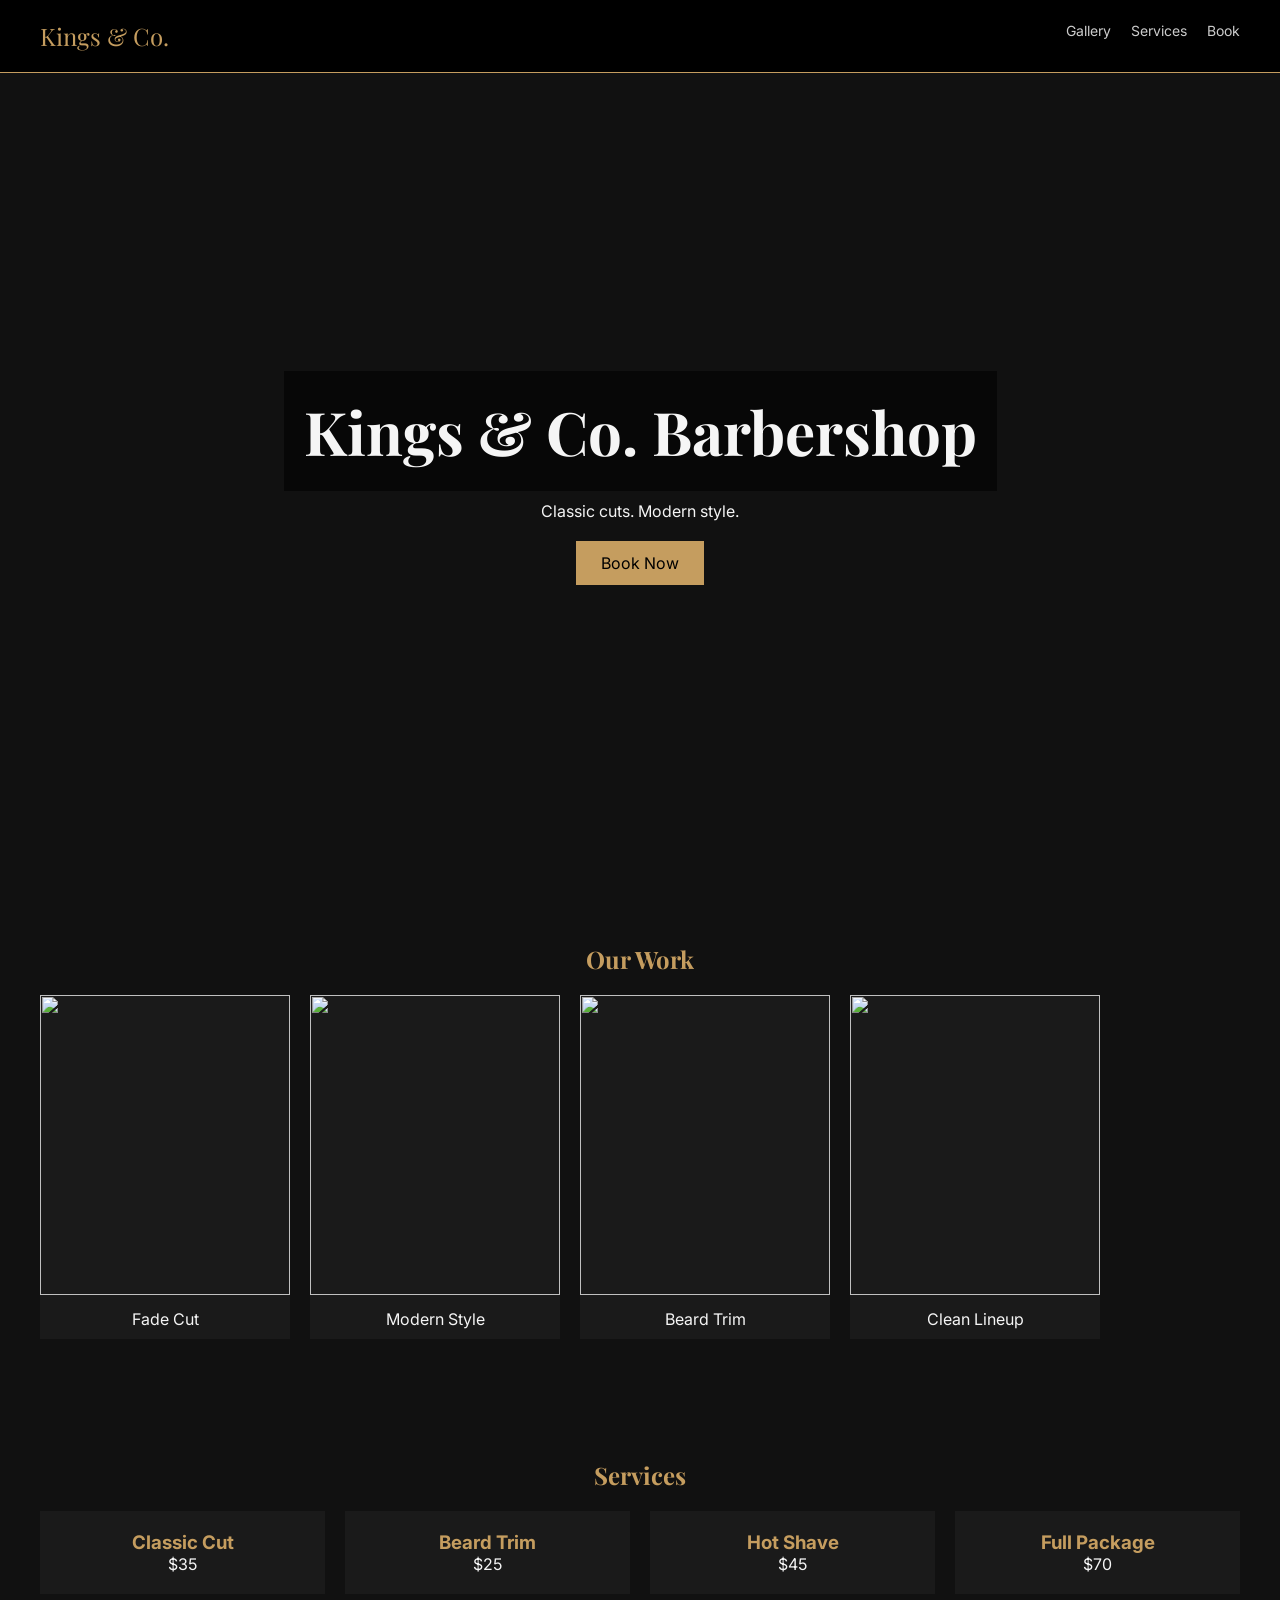
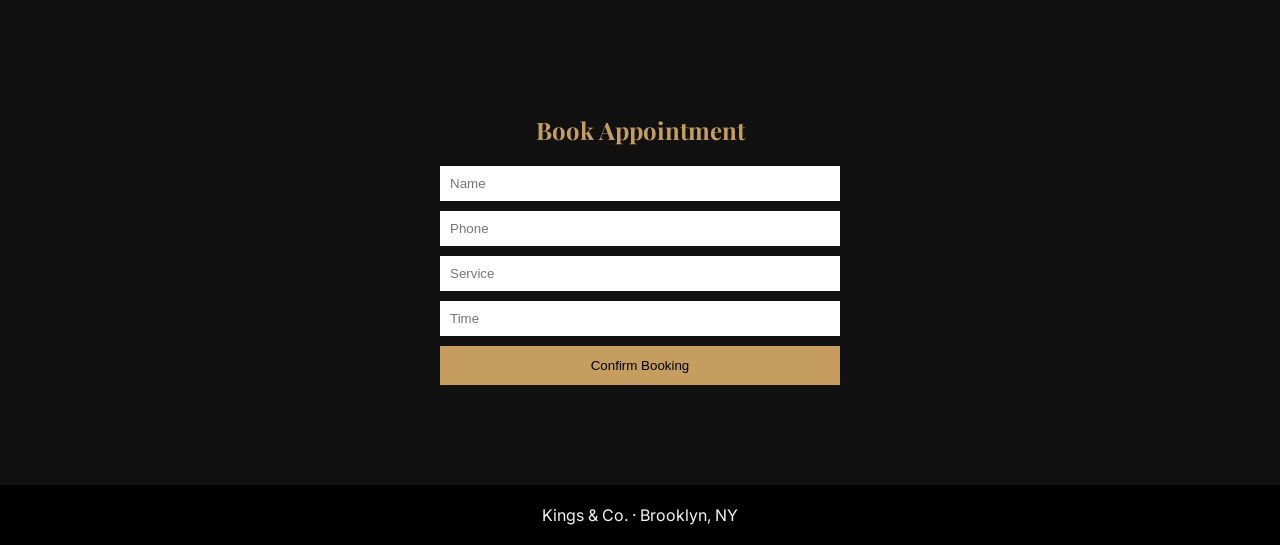
==== commit 47966c39: "Update index.html" ====
--- a/index.html
+++ b/index.html
@@ -4,544 +4,160 @@
 <meta charset="UTF-8">
 <meta name="viewport" content="width=device-width, initial-scale=1.0">
 <title>Kings & Co. Barbershop</title>
-<link href="https://fonts.googleapis.com/css2?family=Bebas+Neue&family=Outfit:wght@300;400;500;600&display=swap" rel="stylesheet">
+
+<link href="https://fonts.googleapis.com/css2?family=Playfair+Display:wght@600&family=Inter:wght@300;400;500&display=swap" rel="stylesheet">
+
 <style>
-*,*::before,*::after{box-sizing:border-box;margin:0;padding:0}
-
-:root{
-  --neon-cyan:#00ffe7;
-  --neon-magenta:#ff00c8;
-  --neon-gold:#ffe600;
-  --dark:#050508;
-  --dark2:#0c0c14;
-  --dark3:#12121e;
-  --text:#e8e8ff;
-  --muted:#6a6a9a;
-}
-
-html{scroll-behavior:smooth}
+*{margin:0;padding:0;box-sizing:border-box}
 
 body{
-  background:var(--dark);
-  color:var(--text);
-  font-family:'Outfit',sans-serif;
-  overflow-x:hidden;
-  cursor:none;
-}
-
-/* ── CUSTOM CURSOR ── */
-.cursor{
-  position:fixed;width:12px;height:12px;
-  background:var(--neon-cyan);border-radius:50%;
-  pointer-events:none;z-index:9999;
-  transform:translate(-50%,-50%);
-  transition:transform 0.1s,background 0.2s;
-  box-shadow:0 0 10px var(--neon-cyan),0 0 20px var(--neon-cyan);
-}
-.cursor-ring{
-  position:fixed;width:36px;height:36px;
-  border:1px solid rgba(0,255,231,0.4);border-radius:50%;
-  pointer-events:none;z-index:9998;
-  transform:translate(-50%,-50%);
-  transition:all 0.15s ease;
-}
-
-/* ── PARTICLE CANVAS ── */
-#particles{position:fixed;top:0;left:0;width:100%;height:100%;z-index:0;pointer-events:none;}
-
-/* ── NAV ── */
+  font-family:'Inter',sans-serif;
+  background:#111;
+  color:#f5f5f5;
+}
+
+/* NAV */
 nav{
-  position:fixed;top:0;left:0;right:0;z-index:100;
-  padding:1.25rem 3rem;
-  display:flex;justify-content:space-between;align-items:center;
-  background:rgba(5,5,8,0.7);
-  backdrop-filter:blur(20px);
-  border-bottom:1px solid rgba(0,255,231,0.08);
-}
+  display:flex;
+  justify-content:space-between;
+  padding:20px 40px;
+  background:#000;
+  border-bottom:1px solid #c59d5f;
+}
+
 .nav-logo{
-  font-family:'Bebas Neue',sans-serif;
-  font-size:1.8rem;letter-spacing:0.1em;
-  color:var(--neon-cyan);
-  text-shadow:0 0 20px var(--neon-cyan),0 0 40px var(--neon-cyan);
-}
-.nav-links{display:flex;gap:2rem;list-style:none;}
+  font-family:'Playfair Display',serif;
+  font-size:24px;
+  color:#c59d5f;
+}
+
+.nav-links{
+  display:flex;
+  gap:20px;
+  list-style:none;
+}
+
 .nav-links a{
-  color:var(--muted);text-decoration:none;
-  font-size:0.8rem;letter-spacing:0.15em;text-transform:uppercase;
-  transition:color 0.2s,text-shadow 0.2s;
-}
+  text-decoration:none;
+  color:#ccc;
+  font-size:14px;
+}
+
 .nav-links a:hover{
-  color:var(--neon-cyan);
-  text-shadow:0 0 10px var(--neon-cyan);
-}
-.nav-book{
-  padding:0.5rem 1.5rem;
-  border:1px solid var(--neon-magenta);
-  color:var(--neon-magenta);
-  text-decoration:none;font-size:0.8rem;
-  letter-spacing:0.1em;text-transform:uppercase;
-  transition:all 0.3s;
-  box-shadow:0 0 10px rgba(255,0,200,0.2),inset 0 0 10px rgba(255,0,200,0.05);
-}
-.nav-book:hover{
-  background:var(--neon-magenta);color:var(--dark);
-  box-shadow:0 0 30px var(--neon-magenta),0 0 60px var(--neon-magenta);
-}
-
-/* ── HERO ── */
+  color:#c59d5f;
+}
+
+/* HERO */
 .hero{
-  min-height:100vh;
-  display:flex;align-items:center;
-  position:relative;overflow:hidden;
-  padding:0 3rem;
-}
-.hero-bg{
-  position:absolute;inset:0;
-  background:
-    radial-gradient(ellipse 60% 50% at 70% 50%, rgba(0,255,231,0.04) 0%, transparent 70%),
-    radial-gradient(ellipse 40% 60% at 20% 80%, rgba(255,0,200,0.05) 0%, transparent 60%);
-}
-.hero-grid{
-  position:absolute;inset:0;
-  background-image:
-    linear-gradient(rgba(0,255,231,0.03) 1px,transparent 1px),
-    linear-gradient(90deg,rgba(0,255,231,0.03) 1px,transparent 1px);
-  background-size:60px 60px;
-  perspective:500px;
-  transform:rotateX(5deg);
-}
-.hero-content{position:relative;z-index:2;max-width:680px;}
-.hero-eyebrow{
-  display:flex;align-items:center;gap:1rem;
-  font-size:0.75rem;letter-spacing:0.3em;text-transform:uppercase;
-  color:var(--neon-cyan);margin-bottom:1.5rem;
-  opacity:0;animation:fadeUp 0.8s 0.2s forwards;
-}
-.hero-eyebrow::before{content:'';width:50px;height:1px;background:var(--neon-cyan);box-shadow:0 0 8px var(--neon-cyan);}
-.hero-title{
-  font-family:'Bebas Neue',sans-serif;
-  font-size:clamp(5rem,10vw,9rem);
-  line-height:0.9;
-  margin-bottom:1.5rem;
-  opacity:0;animation:fadeUp 0.8s 0.4s forwards;
-}
-.hero-title .line1{
-  display:block;color:var(--text);
-  text-shadow:0 0 40px rgba(232,232,255,0.3);
-}
-.hero-title .line2{
-  display:block;
-  -webkit-text-stroke:2px var(--neon-cyan);
-  color:transparent;
-  text-shadow:0 0 30px var(--neon-cyan),0 0 80px var(--neon-cyan);
-  animation:flicker 4s infinite;
-}
-.hero-title .line3{
-  display:block;
-  -webkit-text-stroke:2px var(--neon-magenta);
-  color:transparent;
-  text-shadow:0 0 30px var(--neon-magenta);
-}
-@keyframes flicker{
-  0%,95%,100%{opacity:1}
-  96%{opacity:0.8}
-  97%{opacity:1}
-  98%{opacity:0.6}
-  99%{opacity:1}
-}
-.hero-sub{
-  font-size:1rem;line-height:1.8;color:var(--muted);
-  max-width:440px;margin-bottom:3rem;
-  opacity:0;animation:fadeUp 0.8s 0.6s forwards;
-}
-.hero-ctas{
-  display:flex;gap:1rem;flex-wrap:wrap;
-  opacity:0;animation:fadeUp 0.8s 0.8s forwards;
-}
-.btn-primary{
-  padding:1rem 2.5rem;
-  background:linear-gradient(135deg,var(--neon-cyan),#00a8ff);
-  color:var(--dark);font-weight:600;font-size:0.85rem;
-  letter-spacing:0.1em;text-transform:uppercase;
+  height:90vh;
+  display:flex;
+  align-items:center;
+  justify-content:center;
+  text-align:center;
+  background:url('https://images.unsplash.com/photo-1503951914875-452162b0f3f1') center/cover no-repeat;
+}
+
+.hero h1{
+  font-family:'Playfair Display',serif;
+  font-size:60px;
+  background:rgba(0,0,0,0.6);
+  padding:20px;
+}
+
+.hero p{
+  margin-top:10px;
+}
+
+.btn{
+  margin-top:20px;
+  display:inline-block;
+  padding:12px 25px;
+  background:#c59d5f;
+  color:#000;
   text-decoration:none;
-  box-shadow:0 0 30px rgba(0,255,231,0.4),0 0 60px rgba(0,255,231,0.2);
-  transition:all 0.3s;
-  clip-path:polygon(0 0,calc(100% - 12px) 0,100% 12px,100% 100%,12px 100%,0 calc(100% - 12px));
-}
-.btn-primary:hover{
-  box-shadow:0 0 50px rgba(0,255,231,0.7),0 0 100px rgba(0,255,231,0.4);
-  transform:translateY(-2px);
-}
-.btn-secondary{
-  padding:1rem 2.5rem;
-  border:1px solid rgba(0,255,231,0.3);
-  color:var(--neon-cyan);font-size:0.85rem;
-  letter-spacing:0.1em;text-transform:uppercase;
-  text-decoration:none;
-  transition:all 0.3s;
-  clip-path:polygon(0 0,calc(100% - 12px) 0,100% 12px,100% 100%,12px 100%,0 calc(100% - 12px));
-}
-.btn-secondary:hover{
-  background:rgba(0,255,231,0.05);
-  border-color:var(--neon-cyan);
-  box-shadow:0 0 20px rgba(0,255,231,0.2);
-}
-
-/* 3D FLOATING CARD */
-.hero-3d{
-  position:absolute;right:3rem;top:50%;transform:translateY(-50%);
-  width:320px;
-  opacity:0;animation:fadeUp 1s 1s forwards;
-  perspective:1000px;
-}
-.card-3d{
-  width:100%;aspect-ratio:3/4;
-  transform-style:preserve-3d;
-  animation:float3d 6s ease-in-out infinite;
-  position:relative;
-}
-@keyframes float3d{
-  0%,100%{transform:rotateY(-8deg) rotateX(4deg) translateY(0)}
-  50%{transform:rotateY(8deg) rotateX(-4deg) translateY(-20px)}
-}
-.card-3d-inner{
-  width:100%;height:100%;
-  background:linear-gradient(135deg,var(--dark3),var(--dark2));
-  border:1px solid rgba(0,255,231,0.2);
-  border-radius:4px;
-  overflow:hidden;
-  box-shadow:
-    0 0 0 1px rgba(0,255,231,0.1),
-    0 20px 60px rgba(0,0,0,0.8),
-    0 0 40px rgba(0,255,231,0.1),
-    inset 0 1px 0 rgba(255,255,255,0.05);
-  display:flex;align-items:center;justify-content:center;
-  position:relative;
-}
-.card-3d-inner::before{
-  content:'';position:absolute;inset:0;
-  background:linear-gradient(135deg,rgba(0,255,231,0.05) 0%,transparent 50%,rgba(255,0,200,0.05) 100%);
-}
-.card-icon{
-  font-size:5rem;opacity:0.15;
-  filter:drop-shadow(0 0 20px var(--neon-cyan));
-}
-.card-label{
-  position:absolute;bottom:1.5rem;left:1.5rem;right:1.5rem;
-  font-family:'Bebas Neue',sans-serif;font-size:1.5rem;
-  color:var(--neon-cyan);letter-spacing:0.1em;
-  text-shadow:0 0 20px var(--neon-cyan);
-}
-.card-shine{
-  position:absolute;top:-50%;left:-50%;
-  width:200%;height:200%;
-  background:linear-gradient(45deg,transparent 40%,rgba(255,255,255,0.03) 50%,transparent 60%);
-  animation:shine 4s ease-in-out infinite;
-}
-@keyframes shine{0%,100%{transform:translateX(-100%) translateY(-100%)}50%{transform:translateX(50%) translateY(50%)}}
-
-/* ── SLIDESHOW ── */
-.slideshow-section{
-  position:relative;padding:6rem 0;overflow:hidden;
-  background:var(--dark2);
-  border-top:1px solid rgba(0,255,231,0.05);
-  border-bottom:1px solid rgba(0,255,231,0.05);
-}
-.slideshow-header{
-  text-align:center;margin-bottom:3rem;padding:0 3rem;
-}
-.section-tag{
-  font-size:0.7rem;letter-spacing:0.3em;text-transform:uppercase;
-  color:var(--neon-magenta);margin-bottom:0.75rem;
-  text-shadow:0 0 10px var(--neon-magenta);
-}
-.section-title{
-  font-family:'Bebas Neue',sans-serif;
-  font-size:clamp(2.5rem,5vw,4rem);
-  color:var(--text);letter-spacing:0.05em;
-}
-.slides-track-wrap{position:relative;}
-.slides-track{
-  display:flex;gap:1.5rem;
-  padding:1rem 3rem;
-  transition:transform 0.7s cubic-bezier(0.4,0,0.2,1);
-}
-.slide{
-  flex-shrink:0;width:280px;
-  aspect-ratio:3/4;
-  border-radius:4px;
-  position:relative;overflow:hidden;
-  border:1px solid rgba(0,255,231,0.1);
-  transition:transform 0.5s,box-shadow 0.5s,border-color 0.5s;
-  cursor:none;
-}
-.slide.active{
-  border-color:var(--neon-cyan);
-  box-shadow:0 0 30px rgba(0,255,231,0.3),0 0 60px rgba(0,255,231,0.1);
-  transform:scale(1.04) translateY(-8px);
-}
-.slide-bg{
-  width:100%;height:100%;
-  display:flex;align-items:center;justify-content:center;
-  font-size:6rem;
-  position:relative;
-}
-/* Styled haircut illustrations using CSS */
-.slide:nth-child(1) .slide-bg{background:linear-gradient(160deg,#0a0a14,#1a1028);}
-.slide:nth-child(2) .slide-bg{background:linear-gradient(160deg,#080e14,#0a1a20);}
-.slide:nth-child(3) .slide-bg{background:linear-gradient(160deg,#14080e,#200a18);}
-.slide:nth-child(4) .slide-bg{background:linear-gradient(160deg,#0a140a,#0a200a);}
-.slide:nth-child(5) .slide-bg{background:linear-gradient(160deg,#14140a,#201e08);}
-.slide:nth-child(6) .slide-bg{background:linear-gradient(160deg,#0c0814,#14081e);}
-
-.haircut-art{
-  position:absolute;inset:0;
-  display:flex;flex-direction:column;
-  align-items:center;justify-content:center;
-}
-/* SVG silhouettes for haircuts */
-.slide-overlay{
-  position:absolute;bottom:0;left:0;right:0;
-  padding:1.25rem;
-  background:linear-gradient(to top,rgba(5,5,8,0.95) 0%,transparent 100%);
-}
-.slide-name{
-  font-family:'Bebas Neue',sans-serif;
-  font-size:1.2rem;letter-spacing:0.1em;
-  color:var(--neon-cyan);
-  text-shadow:0 0 10px var(--neon-cyan);
-}
-.slide-desc{font-size:0.75rem;color:var(--muted);margin-top:2px;}
-.slide-price{
-  position:absolute;top:1rem;right:1rem;
-  font-family:'Bebas Neue',sans-serif;font-size:1.1rem;
-  color:var(--neon-gold);
-  text-shadow:0 0 10px var(--neon-gold);
-  background:rgba(5,5,8,0.7);
-  padding:0.25rem 0.6rem;
-  border:1px solid rgba(255,230,0,0.2);
-}
-.slide-neon-line{
-  position:absolute;bottom:0;left:0;right:0;
-  height:2px;
-  transform:scaleX(0);
-  transition:transform 0.5s;
-}
-.slide.active .slide-neon-line{transform:scaleX(1);}
-.slide:nth-child(odd) .slide-neon-line{background:var(--neon-cyan);box-shadow:0 0 10px var(--neon-cyan);}
-.slide:nth-child(even) .slide-neon-line{background:var(--neon-magenta);box-shadow:0 0 10px var(--neon-magenta);}
-
-.slide-controls{
-  display:flex;align-items:center;justify-content:center;gap:1.5rem;
-  margin-top:2.5rem;padding:0 3rem;
-}
-.slide-dot{
-  width:6px;height:6px;border-radius:50%;
-  background:var(--muted);transition:all 0.3s;cursor:none;
-}
-.slide-dot.active{
-  background:var(--neon-cyan);width:24px;border-radius:3px;
-  box-shadow:0 0 8px var(--neon-cyan);
-}
-.slide-arrow{
-  width:44px;height:44px;
-  border:1px solid rgba(0,255,231,0.2);
-  display:flex;align-items:center;justify-content:center;
-  cursor:none;color:var(--neon-cyan);font-size:1rem;
-  transition:all 0.3s;
-  clip-path:polygon(0 0,calc(100% - 8px) 0,100% 8px,100% 100%,8px 100%,0 calc(100% - 8px));
-}
-.slide-arrow:hover{
-  background:rgba(0,255,231,0.1);
-  box-shadow:0 0 20px rgba(0,255,231,0.2);
-}
-
-/* ── STATS 3D ── */
-.stats{
-  padding:5rem 3rem;
-  display:grid;grid-template-columns:repeat(4,1fr);gap:1.5rem;
-  position:relative;z-index:1;
-}
-.stat-card{
-  padding:2rem;
-  background:var(--dark2);
-  border:1px solid rgba(0,255,231,0.08);
-  position:relative;overflow:hidden;
-  transition:transform 0.3s,border-color 0.3s,box-shadow 0.3s;
-  clip-path:polygon(0 0,calc(100% - 14px) 0,100% 14px,100% 100%,14px 100%,0 calc(100% - 14px));
-}
-.stat-card:hover{
-  transform:translateY(-6px) scale(1.02);
-  border-color:rgba(0,255,231,0.3);
-  box-shadow:0 20px 40px rgba(0,0,0,0.5),0 0 30px rgba(0,255,231,0.1);
-}
-.stat-card::before{
-  content:'';position:absolute;top:0;left:0;right:0;height:1px;
-  background:linear-gradient(90deg,transparent,var(--neon-cyan),transparent);
-  opacity:0;transition:opacity 0.3s;
-}
-.stat-card:hover::before{opacity:1;}
-.stat-num{
-  font-family:'Bebas Neue',sans-serif;
-  font-size:3.5rem;line-height:1;
-  color:var(--neon-cyan);
-  text-shadow:0 0 20px var(--neon-cyan),0 0 40px rgba(0,255,231,0.3);
-}
-.stat-label{font-size:0.75rem;letter-spacing:0.1em;text-transform:uppercase;color:var(--muted);margin-top:0.5rem;}
-
-/* ── SERVICES 3D ── */
-.services{padding:6rem 3rem;position:relative;z-index:1;}
-.services-grid{
-  display:grid;grid-template-columns:repeat(3,1fr);gap:1.5rem;
-  margin-top:3rem;
-}
-.service-card{
-  padding:2.5rem;
-  background:var(--dark2);
-  border:1px solid rgba(255,255,255,0.04);
-  position:relative;overflow:hidden;
-  transition:all 0.4s;
-  clip-path:polygon(0 0,calc(100% - 16px) 0,100% 16px,100% 100%,16px 100%,0 calc(100% - 16px));
-}
-.service-card:hover{
-  transform:translateY(-8px);
-  border-color:transparent;
-}
-.service-card::after{
-  content:'';position:absolute;inset:0;
-  background:linear-gradient(135deg,rgba(0,255,231,0.03),rgba(255,0,200,0.03));
-  opacity:0;transition:opacity 0.4s;
-}
-.service-card:hover::after{opacity:1;}
-.service-card:nth-child(odd):hover{
-  box-shadow:0 30px 60px rgba(0,0,0,0.6),0 0 40px rgba(0,255,231,0.15),inset 0 1px 0 rgba(0,255,231,0.1);
-}
-.service-card:nth-child(even):hover{
-  box-shadow:0 30px 60px rgba(0,0,0,0.6),0 0 40px rgba(255,0,200,0.15),inset 0 1px 0 rgba(255,0,200,0.1);
-}
-.service-num{
-  font-family:'Bebas Neue',sans-serif;font-size:4rem;
-  color:rgba(0,255,231,0.06);
-  position:absolute;top:1rem;right:1.5rem;line-height:1;
-}
-.service-icon-wrap{
-  width:52px;height:52px;margin-bottom:1.5rem;
-  border:1px solid rgba(0,255,231,0.15);
-  display:flex;align-items:center;justify-content:center;
-  font-size:1.4rem;
-  position:relative;z-index:1;
-}
-.service-name{
-  font-family:'Bebas Neue',sans-serif;
-  font-size:1.5rem;letter-spacing:0.05em;
-  margin-bottom:0.75rem;position:relative;z-index:1;
-}
-.service-desc{font-size:0.875rem;color:var(--muted);line-height:1.7;margin-bottom:1.5rem;position:relative;z-index:1;}
-.service-price{
-  font-family:'Bebas Neue',sans-serif;font-size:2rem;
-  color:var(--neon-gold);
-  text-shadow:0 0 15px rgba(255,230,0,0.4);
-  position:relative;z-index:1;
-}
-.service-line{
-  position:absolute;bottom:0;left:0;
-  height:2px;width:0;
-  transition:width 0.4s;
-}
-.service-card:nth-child(odd) .service-line{background:var(--neon-cyan);box-shadow:0 0 8px var(--neon-cyan);}
-.service-card:nth-child(even) .service-line{background:var(--neon-magenta);box-shadow:0 0 8px var(--neon-magenta);}
-.service-card:hover .service-line{width:100%;}
-
-/* ── BOOKING ── */
-.booking{
-  padding:6rem 3rem;
-  position:relative;overflow:hidden;
-  background:var(--dark2);
-  border-top:1px solid rgba(0,255,231,0.05);
-}
-.booking::before{
-  content:'BOOK NOW';
-  position:absolute;top:50%;left:50%;transform:translate(-50%,-50%);
-  font-family:'Bebas Neue',sans-serif;font-size:20rem;
-  color:rgba(0,255,231,0.015);white-space:nowrap;
-  pointer-events:none;user-select:none;
-}
-.booking-inner{max-width:600px;margin:0 auto;text-align:center;position:relative;}
-.booking-form{margin-top:3rem;display:flex;flex-direction:column;gap:1rem;}
-.booking-input{
-  padding:1rem 1.5rem;
-  background:rgba(255,255,255,0.02);
-  border:1px solid rgba(0,255,231,0.1);
-  color:var(--text);font-family:'Outfit',sans-serif;font-size:0.95rem;
-  outline:none;transition:all 0.3s;
-  clip-path:polygon(0 0,calc(100% - 10px) 0,100% 10px,100% 100%,10px 100%,0 calc(100% - 10px));
-}
-.booking-input:focus{
-  border-color:var(--neon-cyan);
-  background:rgba(0,255,231,0.03);
-  box-shadow:0 0 20px rgba(0,255,231,0.1);
-}
-.booking-input::placeholder{color:var(--muted);}
-.booking-btn{
-  padding:1.25rem;
-  background:linear-gradient(135deg,var(--neon-cyan),#0099ff);
-  color:var(--dark);font-weight:700;font-size:0.9rem;
-  letter-spacing:0.2em;text-transform:uppercase;
-  border:none;cursor:none;
-  transition:all 0.3s;margin-top:0.5rem;
-  box-shadow:0 0 30px rgba(0,255,231,0.3);
-  clip-path:polygon(0 0,calc(100% - 14px) 0,100% 14px,100% 100%,14px 100%,0 calc(100% - 14px));
-}
-.booking-btn:hover{
-  box-shadow:0 0 60px rgba(0,255,231,0.6),0 0 120px rgba(0,255,231,0.3);
-  transform:translateY(-2px);
-}
-
-/* ── FOOTER ── */
+}
+
+/* SECTION */
+.section{
+  padding:60px 40px;
+  text-align:center;
+}
+
+.section h2{
+  font-family:'Playfair Display',serif;
+  margin-bottom:20px;
+  color:#c59d5f;
+}
+
+/* GALLERY */
+.gallery{
+  display:flex;
+  gap:20px;
+  overflow-x:auto;
+}
+
+.card{
+  min-width:250px;
+  background:#1a1a1a;
+}
+
+.card img{
+  width:100%;
+  height:300px;
+  object-fit:cover;
+}
+
+.card p{
+  padding:10px;
+}
+
+/* SERVICES */
+.services{
+  display:grid;
+  grid-template-columns:repeat(auto-fit,minmax(250px,1fr));
+  gap:20px;
+}
+
+.service{
+  background:#1a1a1a;
+  padding:20px;
+}
+
+.service h3{
+  color:#c59d5f;
+}
+
+/* BOOKING */
+form{
+  max-width:400px;
+  margin:auto;
+  display:flex;
+  flex-direction:column;
+  gap:10px;
+}
+
+input{
+  padding:10px;
+  border:none;
+}
+
+button{
+  padding:12px;
+  background:#c59d5f;
+  border:none;
+}
+
+/* FOOTER */
 footer{
-  padding:2rem 3rem;
-  border-top:1px solid rgba(0,255,231,0.06);
-  display:flex;justify-content:space-between;align-items:center;
-  position:relative;z-index:1;
-}
-.footer-logo{
-  font-family:'Bebas Neue',sans-serif;font-size:1.4rem;
-  color:var(--neon-cyan);letter-spacing:0.1em;
-  text-shadow:0 0 15px var(--neon-cyan);
-}
-.footer-info{font-size:0.8rem;color:var(--muted);text-align:right;line-height:1.8;}
-
-/* ── ANIMATIONS ── */
-@keyframes fadeUp{from{opacity:0;transform:translateY(24px)}to{opacity:1;transform:translateY(0)}}
-.reveal{opacity:0;transform:translateY(30px);transition:opacity 0.7s,transform 0.7s;}
-.reveal.visible{opacity:1;transform:translateY(0);}
-
-/* ── SCANLINE ── */
-body::after{
-  content:'';position:fixed;inset:0;pointer-events:none;z-index:9990;
-  background:repeating-linear-gradient(0deg,transparent,transparent 2px,rgba(0,0,0,0.015) 2px,rgba(0,0,0,0.015) 4px);
-}
-
-/* ── MOBILE ── */
-@media(max-width:768px){
-  nav{padding:1rem 1.5rem;}
-  .nav-links,.nav-book{display:none;}
-  .hero{padding:0 1.5rem;padding-top:5rem;}
-  .hero-3d{display:none;}
-  .stats{grid-template-columns:repeat(2,1fr);padding:3rem 1.5rem;}
-  .services{padding:4rem 1.5rem;}
-  .services-grid{grid-template-columns:1fr;}
-  .booking{padding:4rem 1.5rem;}
-  footer{flex-direction:column;gap:1rem;padding:2rem 1.5rem;text-align:center;}
-  .footer-info{text-align:center;}
+  padding:20px;
+  text-align:center;
+  background:#000;
+  margin-top:40px;
 }
 </style>
 </head>
+
 <body>
-
-<canvas id="particles"></canvas>
-<div class="cursor" id="cursor"></div>
-<div class="cursor-ring" id="cursorRing"></div>
 
 <nav>
   <div class="nav-logo">Kings & Co.</div>
@@ -550,364 +166,87 @@
     <li><a href="#services">Services</a></li>
     <li><a href="#booking">Book</a></li>
   </ul>
-  <a href="#booking" class="nav-book">Book Now</a>
 </nav>
 
 <!-- HERO -->
 <section class="hero">
-  <div class="hero-bg"></div>
-  <div class="hero-grid"></div>
-  <div class="hero-content">
-    <div class="hero-eyebrow">Est. 2009 · Brooklyn, New York</div>
-    <h1 class="hero-title">
-      <span class="line1">Kings</span>
-      <span class="line2">&amp; Co.</span>
-      <span class="line3">Cuts</span>
-    </h1>
-    <p class="hero-sub">Where precision meets style. Brooklyn's finest fades, tapers, and straight razor shaves — crafted for kings.</p>
-    <div class="hero-ctas">
-      <a href="#booking" class="btn-primary">Book Your Chair</a>
-      <a href="#cuts" class="btn-secondary">See Our Work</a>
-    </div>
+  <div>
+    <h1>Kings & Co. Barbershop</h1>
+    <p>Classic cuts. Modern style.</p>
+    <a href="#booking" class="btn">Book Now</a>
   </div>
-  <div class="hero-3d">
-    <div class="card-3d">
-      <div class="card-3d-inner">
-        <div class="card-shine"></div>
-        <svg width="160" height="200" viewBox="0 0 160 200" fill="none" xmlns="http://www.w3.org/2000/svg" style="opacity:0.25">
-          <ellipse cx="80" cy="60" rx="38" ry="42" fill="#00ffe7" fill-opacity="0.15" stroke="#00ffe7" stroke-width="0.5"/>
-          <path d="M42 102 Q80 95 118 102 L124 160 Q80 170 36 160 Z" fill="#00ffe7" fill-opacity="0.1" stroke="#00ffe7" stroke-width="0.5"/>
-          <path d="M55 60 Q60 40 80 38 Q100 40 105 60" stroke="#00ffe7" stroke-width="1" fill="none" opacity="0.4"/>
-        </svg>
-        <div class="card-label">Premium Cuts</div>
-      </div>
+</section>
+
+<!-- GALLERY -->
+<section class="section" id="cuts">
+  <h2>Our Work</h2>
+
+  <div class="gallery">
+    <div class="card">
+      <img src="https://images.unsplash.com/photo-1517836357463-d25dfeac3438">
+      <p>Fade Cut</p>
+    </div>
+
+    <div class="card">
+      <img src="https://images.unsplash.com/photo-1585747860715-2ba37e788b70">
+      <p>Modern Style</p>
+    </div>
+
+    <div class="card">
+      <img src="https://images.unsplash.com/photo-1503951914875-452162b0f3f1">
+      <p>Beard Trim</p>
+    </div>
+
+    <div class="card">
+      <img src="https://images.unsplash.com/photo-1522335789203-aabd1fc54bc9">
+      <p>Clean Lineup</p>
     </div>
   </div>
 </section>
 
-<!-- STATS -->
-<div class="stats">
-  <div class="stat-card reveal">
-    <div class="stat-num">15+</div>
-    <div class="stat-label">Years cutting</div>
+<!-- SERVICES -->
+<section class="section" id="services">
+  <h2>Services</h2>
+
+  <div class="services">
+    <div class="service">
+      <h3>Classic Cut</h3>
+      <p>$35</p>
+    </div>
+
+    <div class="service">
+      <h3>Beard Trim</h3>
+      <p>$25</p>
+    </div>
+
+    <div class="service">
+      <h3>Hot Shave</h3>
+      <p>$45</p>
+    </div>
+
+    <div class="service">
+      <h3>Full Package</h3>
+      <p>$70</p>
+    </div>
   </div>
-  <div class="stat-card reveal">
-    <div class="stat-num">4.9★</div>
-    <div class="stat-label">Google rating</div>
-  </div>
-  <div class="stat-card reveal">
-    <div class="stat-num">3K+</div>
-    <div class="stat-label">Happy clients</div>
-  </div>
-  <div class="stat-card reveal">
-    <div class="stat-num">6</div>
-    <div class="stat-label">Master barbers</div>
-  </div>
-</div>
-
-<!-- SLIDESHOW -->
-<section class="slideshow-section" id="cuts">
-  <div class="slideshow-header reveal">
-    <div class="section-tag">Fresh Cuts Gallery</div>
-    <h2 class="section-title">Our Latest Work</h2>
-  </div>
-  <div class="slides-track-wrap">
-    <div class="slides-track" id="slidesTrack">
-
-      <div class="slide active">
-        <div class="slide-bg">
-          <svg width="180" height="240" viewBox="0 0 180 240" fill="none">
-            <ellipse cx="90" cy="75" rx="45" ry="52" fill="url(#g1)" opacity="0.9"/>
-            <path d="M45 127 Q90 118 135 127 L142 200 Q90 212 38 200Z" fill="url(#g1)" opacity="0.85"/>
-            <path d="M50 80 Q55 52 90 48 Q125 52 130 80" stroke="#00ffe7" stroke-width="1.5" fill="none" opacity="0.6"/>
-            <path d="M60 65 Q75 45 90 43 Q105 45 120 65" stroke="#00ffe7" stroke-width="1" fill="none" opacity="0.3"/>
-            <line x1="45" y1="127" x2="38" y2="200" stroke="#00ffe7" stroke-width="0.5" opacity="0.4"/>
-            <line x1="135" y1="127" x2="142" y2="200" stroke="#00ffe7" stroke-width="0.5" opacity="0.4"/>
-            <defs><linearGradient id="g1" x1="0" y1="0" x2="0" y2="1"><stop offset="0%" stop-color="#1a2a3a"/><stop offset="100%" stop-color="#0a1520"/></linearGradient></defs>
-          </svg>
-        </div>
-        <div class="slide-price">$35</div>
-        <div class="slide-overlay">
-          <div class="slide-name">Low Fade Taper</div>
-          <div class="slide-desc">Clean lines, sharp taper</div>
-        </div>
-        <div class="slide-neon-line"></div>
-      </div>
-
-      <div class="slide">
-        <div class="slide-bg">
-          <svg width="180" height="240" viewBox="0 0 180 240" fill="none">
-            <ellipse cx="90" cy="72" rx="42" ry="48" fill="url(#g2)" opacity="0.9"/>
-            <path d="M48 120 Q90 112 132 120 L138 196 Q90 208 42 196Z" fill="url(#g2)" opacity="0.85"/>
-            <rect x="48" y="30" width="84" height="45" rx="42" fill="url(#g2b)" opacity="0.7"/>
-            <path d="M55 75 Q90 70 125 75" stroke="#ff00c8" stroke-width="2" fill="none" opacity="0.5"/>
-            <defs>
-              <linearGradient id="g2" x1="0" y1="0" x2="0" y2="1"><stop offset="0%" stop-color="#2a1a2e"/><stop offset="100%" stop-color="#150a1a"/></linearGradient>
-              <linearGradient id="g2b" x1="0" y1="0" x2="0" y2="1"><stop offset="0%" stop-color="#3a2040"/><stop offset="100%" stop-color="#1a0e24"/></linearGradient>
-            </defs>
-          </svg>
-        </div>
-        <div class="slide-price">$45</div>
-        <div class="slide-overlay">
-          <div class="slide-name">High Top Fade</div>
-          <div class="slide-desc">Bold volume, clean sides</div>
-        </div>
-        <div class="slide-neon-line"></div>
-      </div>
-
-      <div class="slide">
-        <div class="slide-bg">
-          <svg width="180" height="240" viewBox="0 0 180 240" fill="none">
-            <ellipse cx="90" cy="75" rx="44" ry="50" fill="url(#g3)" opacity="0.9"/>
-            <path d="M46 125 Q90 116 134 125 L140 198 Q90 210 40 198Z" fill="url(#g3)" opacity="0.85"/>
-            <path d="M46 95 Q46 125 40 198" stroke="#00ffe7" stroke-width="1" fill="none" opacity="0.5"/>
-            <path d="M134 95 Q134 125 140 198" stroke="#00ffe7" stroke-width="1" fill="none" opacity="0.5"/>
-            <path d="M60 78 Q90 72 120 78 Q115 88 90 90 Q65 88 60 78Z" fill="#00ffe7" fill-opacity="0.08" stroke="#00ffe7" stroke-width="0.5"/>
-            <defs><linearGradient id="g3" x1="0" y1="0" x2="1" y2="1"><stop offset="0%" stop-color="#1e1a0a"/><stop offset="100%" stop-color="#0e0e08"/></linearGradient></defs>
-          </svg>
-        </div>
-        <div class="slide-price">$40</div>
-        <div class="slide-overlay">
-          <div class="slide-name">Skin Fade</div>
-          <div class="slide-desc">Flawless gradient, zero to length</div>
-        </div>
-        <div class="slide-neon-line"></div>
-      </div>
-
-      <div class="slide">
-        <div class="slide-bg">
-          <svg width="180" height="240" viewBox="0 0 180 240" fill="none">
-            <ellipse cx="90" cy="73" rx="43" ry="49" fill="url(#g4)" opacity="0.9"/>
-            <path d="M47 122 Q90 113 133 122 L139 197 Q90 209 41 197Z" fill="url(#g4)" opacity="0.85"/>
-            <path d="M55 58 Q70 38 90 36 Q110 38 125 58 L128 75 Q90 70 52 75Z" fill="url(#g4b)" opacity="0.8"/>
-            <path d="M52 75 Q90 68 128 75" stroke="#ffe600" stroke-width="1.5" fill="none" opacity="0.5"/>
-            <defs>
-              <linearGradient id="g4" x1="0" y1="0" x2="0" y2="1"><stop offset="0%" stop-color="#1a1608"/><stop offset="100%" stop-color="#0c0c04"/></linearGradient>
-              <linearGradient id="g4b" x1="0" y1="0" x2="0" y2="1"><stop offset="0%" stop-color="#2a2410"/><stop offset="100%" stop-color="#1a1808"/></linearGradient>
-            </defs>
-          </svg>
-        </div>
-        <div class="slide-price">$50</div>
-        <div class="slide-overlay">
-          <div class="slide-name">Textured Quiff</div>
-          <div class="slide-desc">Modern styling, natural flow</div>
-        </div>
-        <div class="slide-neon-line"></div>
-      </div>
-
-      <div class="slide">
-        <div class="slide-bg">
-          <svg width="180" height="240" viewBox="0 0 180 240" fill="none">
-            <ellipse cx="90" cy="74" rx="44" ry="50" fill="url(#g5)" opacity="0.9"/>
-            <path d="M46 124 Q90 115 134 124 L140 198 Q90 210 40 198Z" fill="url(#g5)" opacity="0.85"/>
-            <path d="M46 80 L46 124" stroke="#00ffe7" stroke-width="3" opacity="0.4"/>
-            <path d="M134 80 L134 124" stroke="#00ffe7" stroke-width="3" opacity="0.4"/>
-            <path d="M50 70 Q90 85 130 70" stroke="#ff00c8" stroke-width="1" fill="none" opacity="0.4"/>
-            <defs><linearGradient id="g5" x1="0" y1="0" x2="0" y2="1"><stop offset="0%" stop-color="#0a1a0a"/><stop offset="100%" stop-color="#040c04"/></linearGradient></defs>
-          </svg>
-        </div>
-        <div class="slide-price">$55</div>
-        <div class="slide-overlay">
-          <div class="slide-name">Hard Part Design</div>
-          <div class="slide-desc">Razor parted, sharp contrast</div>
-        </div>
-        <div class="slide-neon-line"></div>
-      </div>
-
-      <div class="slide">
-        <div class="slide-bg">
-          <svg width="180" height="240" viewBox="0 0 180 240" fill="none">
-            <ellipse cx="90" cy="74" rx="43" ry="50" fill="url(#g6)" opacity="0.9"/>
-            <path d="M47 124 Q90 115 133 124 L139 198 Q90 210 41 198Z" fill="url(#g6)" opacity="0.85"/>
-            <ellipse cx="90" cy="50" rx="30" ry="22" fill="url(#g6b)" opacity="0.7"/>
-            <path d="M60 74 Q90 68 120 74 Q115 82 90 84 Q65 82 60 74Z" fill="#ff00c8" fill-opacity="0.07" stroke="#ff00c8" stroke-width="0.5"/>
-            <defs>
-              <linearGradient id="g6" x1="0" y1="0" x2="0" y2="1"><stop offset="0%" stop-color="#1a0e0e"/><stop offset="100%" stop-color="#0c0606"/></linearGradient>
-              <linearGradient id="g6b" x1="0" y1="0" x2="0" y2="1"><stop offset="0%" stop-color="#2a1414"/><stop offset="100%" stop-color="#180a0a"/></linearGradient>
-            </defs>
-          </svg>
-        </div>
-        <div class="slide-price">$70</div>
-        <div class="slide-overlay">
-          <div class="slide-name">King's Package</div>
-          <div class="slide-desc">Cut + beard + hot shave</div>
-        </div>
-        <div class="slide-neon-line"></div>
-      </div>
-
-    </div>
-  </div>
-  <div class="slide-controls">
-    <div class="slide-arrow" id="prevSlide">&#8592;</div>
-    <div class="slide-dot active" data-index="0"></div>
-    <div class="slide-dot" data-index="1"></div>
-    <div class="slide-dot" data-index="2"></div>
-    <div class="slide-dot" data-index="3"></div>
-    <div class="slide-dot" data-index="4"></div>
-    <div class="slide-dot" data-index="5"></div>
-    <div class="slide-arrow" id="nextSlide">&#8594;</div>
-  </div>
-</section>
-
-<!-- SERVICES -->
-<section class="services" id="services">
-  <div class="reveal" style="text-align:center;margin-bottom:1rem;">
-    <div class="section-tag">What We Offer</div>
-    <h2 class="section-title">Services & Pricing</h2>
-  </div>
-  <div class="services-grid">
-    <div class="service-card reveal">
-      <div class="service-num">01</div>
-      <div class="service-icon-wrap">✂</div>
-      <div class="service-name">Classic Cut</div>
-      <div class="service-desc">Scissor or clipper cut tailored to your face shape. Finished with a hot towel and styling product.</div>
-      <div class="service-price">$35</div>
-      <div class="service-line"></div>
-    </div>
-    <div class="service-card reveal">
-      <div class="service-num">02</div>
-      <div class="service-icon-wrap">🪒</div>
-      <div class="service-name">Hot Shave</div>
-      <div class="service-desc">Straight razor shave with hot lather, pre-shave oil, and cold towel finish. Pure luxury.</div>
-      <div class="service-price">$45</div>
-      <div class="service-line"></div>
-    </div>
-    <div class="service-card reveal">
-      <div class="service-num">03</div>
-      <div class="service-icon-wrap">👑</div>
-      <div class="service-name">King's Package</div>
-      <div class="service-desc">Cut + shave combo. Walk in looking good, walk out looking like royalty.</div>
-      <div class="service-price">$70</div>
-      <div class="service-line"></div>
-    </div>
-    <div class="service-card reveal">
-      <div class="service-num">04</div>
-      <div class="service-icon-wrap">🧔</div>
-      <div class="service-name">Beard Lineup</div>
-      <div class="service-desc">Shape, trim, and define your beard. Finished with beard oil you'll smell for days.</div>
-      <div class="service-price">$25</div>
-      <div class="service-line"></div>
-    </div>
-    <div class="service-card reveal">
-      <div class="service-num">05</div>
-      <div class="service-icon-wrap">👦</div>
-      <div class="service-name">Kids Cut</div>
-      <div class="service-desc">Patient, gentle cuts for kids under 12. First haircut? We make it a memory.</div>
-      <div class="service-price">$22</div>
-      <div class="service-line"></div>
-    </div>
-    <div class="service-card reveal">
-      <div class="service-num">06</div>
-      <div class="service-icon-wrap">🎩</div>
-      <div class="service-name">Event Ready</div>
-      <div class="service-desc">Wedding, graduation, big interview — a look that matters when it matters most.</div>
-      <div class="service-price">From $80</div>
-      <div class="service-line"></div>
-    </div>
-  </div>
 </section>
 
 <!-- BOOKING -->
-<section class="booking" id="booking">
-  <div class="booking-inner">
-    <div class="reveal">
-      <div class="section-tag">Reserve Your Spot</div>
-      <h2 class="section-title">Book Your Chair</h2>
-      <p style="color:var(--muted);margin-top:1rem;font-size:0.95rem;">Takes 30 seconds. No account needed.</p>
-    </div>
-    <div class="booking-form reveal">
-      <input class="booking-input" type="text" placeholder="Your name">
-      <input class="booking-input" type="tel" placeholder="Phone number">
-      <input class="booking-input" type="text" placeholder="Service (e.g. Classic Cut)">
-      <input class="booking-input" type="text" placeholder="Preferred day & time">
-      <button class="booking-btn">Confirm Booking →</button>
-    </div>
-  </div>
+<section class="section" id="booking">
+  <h2>Book Appointment</h2>
+
+  <form>
+    <input type="text" placeholder="Name">
+    <input type="tel" placeholder="Phone">
+    <input type="text" placeholder="Service">
+    <input type="text" placeholder="Time">
+    <button>Confirm Booking</button>
+  </form>
 </section>
 
 <footer>
-  <div class="footer-logo">Kings & Co.</div>
-  <div class="footer-info">
-    123 Atlantic Ave, Brooklyn NY · (718) 555-0190<br>
-    Mon–Sat 9am–7pm · Sun 10am–5pm
-  </div>
+  Kings & Co. · Brooklyn, NY
 </footer>
 
-<script>
-// ── CURSOR ──
-const cursor = document.getElementById('cursor');
-const ring = document.getElementById('cursorRing');
-let mx=0,my=0,rx=0,ry=0;
-document.addEventListener('mousemove',e=>{
-  mx=e.clientX;my=e.clientY;
-  cursor.style.left=mx+'px';cursor.style.top=my+'px';
-});
-(function animRing(){
-  rx+=(mx-rx)*0.12;ry+=(my-ry)*0.12;
-  ring.style.left=rx+'px';ring.style.top=ry+'px';
-  requestAnimationFrame(animRing);
-})();
-
-// ── PARTICLES ──
-const canvas=document.getElementById('particles');
-const ctx=canvas.getContext('2d');
-let W,H,pts=[];
-function resize(){W=canvas.width=innerWidth;H=canvas.height=innerHeight;}
-resize();window.addEventListener('resize',resize);
-for(let i=0;i<80;i++)pts.push({
-  x:Math.random()*1920,y:Math.random()*1080,
-  vx:(Math.random()-0.5)*0.3,vy:(Math.random()-0.5)*0.3,
-  r:Math.random()*1.5+0.3,
-  c:Math.random()>0.5?'0,255,231':'255,0,200'
-});
-(function drawPts(){
-  ctx.clearRect(0,0,W,H);
-  pts.forEach(p=>{
-    p.x+=p.vx;p.y+=p.vy;
-    if(p.x<0)p.x=W;if(p.x>W)p.x=0;
-    if(p.y<0)p.y=H;if(p.y>H)p.y=0;
-    ctx.beginPath();ctx.arc(p.x,p.y,p.r,0,Math.PI*2);
-    ctx.fillStyle=`rgba(${p.c},0.6)`;ctx.fill();
-  });
-  pts.forEach((a,i)=>pts.slice(i+1).forEach(b=>{
-    const d=Math.hypot(a.x-b.x,a.y-b.y);
-    if(d<120){
-      ctx.beginPath();ctx.moveTo(a.x,a.y);ctx.lineTo(b.x,b.y);
-      ctx.strokeStyle=`rgba(0,255,231,${0.08*(1-d/120)})`;
-      ctx.lineWidth=0.5;ctx.stroke();
-    }
-  }));
-  requestAnimationFrame(drawPts);
-})();
-
-// ── SLIDESHOW ──
-const track=document.getElementById('slidesTrack');
-const slides=document.querySelectorAll('.slide');
-const dots=document.querySelectorAll('.slide-dot');
-let cur=0,autoTimer;
-function goTo(n){
-  slides[cur].classList.remove('active');
-  dots[cur].classList.remove('active');
-  cur=(n+slides.length)%slides.length;
-  slides[cur].classList.add('active');
-  dots[cur].classList.add('active');
-  const slideW=slides[0].offsetWidth+24;
-  const offset=Math.max(0,cur*slideW-48);
-  track.style.transform=`translateX(-${offset}px)`;
-}
-document.getElementById('nextSlide').addEventListener('click',()=>{clearInterval(autoTimer);goTo(cur+1);startAuto();});
-document.getElementById('prevSlide').addEventListener('click',()=>{clearInterval(autoTimer);goTo(cur-1);startAuto();});
-dots.forEach(d=>d.addEventListener('click',()=>{clearInterval(autoTimer);goTo(+d.dataset.index);startAuto();}));
-function startAuto(){autoTimer=setInterval(()=>goTo(cur+1),3000);}
-startAuto();
-
-// ── SCROLL REVEAL ──
-const io=new IntersectionObserver(entries=>{
-  entries.forEach((e,i)=>{
-    if(e.isIntersecting)setTimeout(()=>e.target.classList.add('visible'),i*100);
-  });
-},{threshold:0.1});
-document.querySelectorAll('.reveal').forEach(el=>io.observe(el));
-</script>
 </body>
 </html>
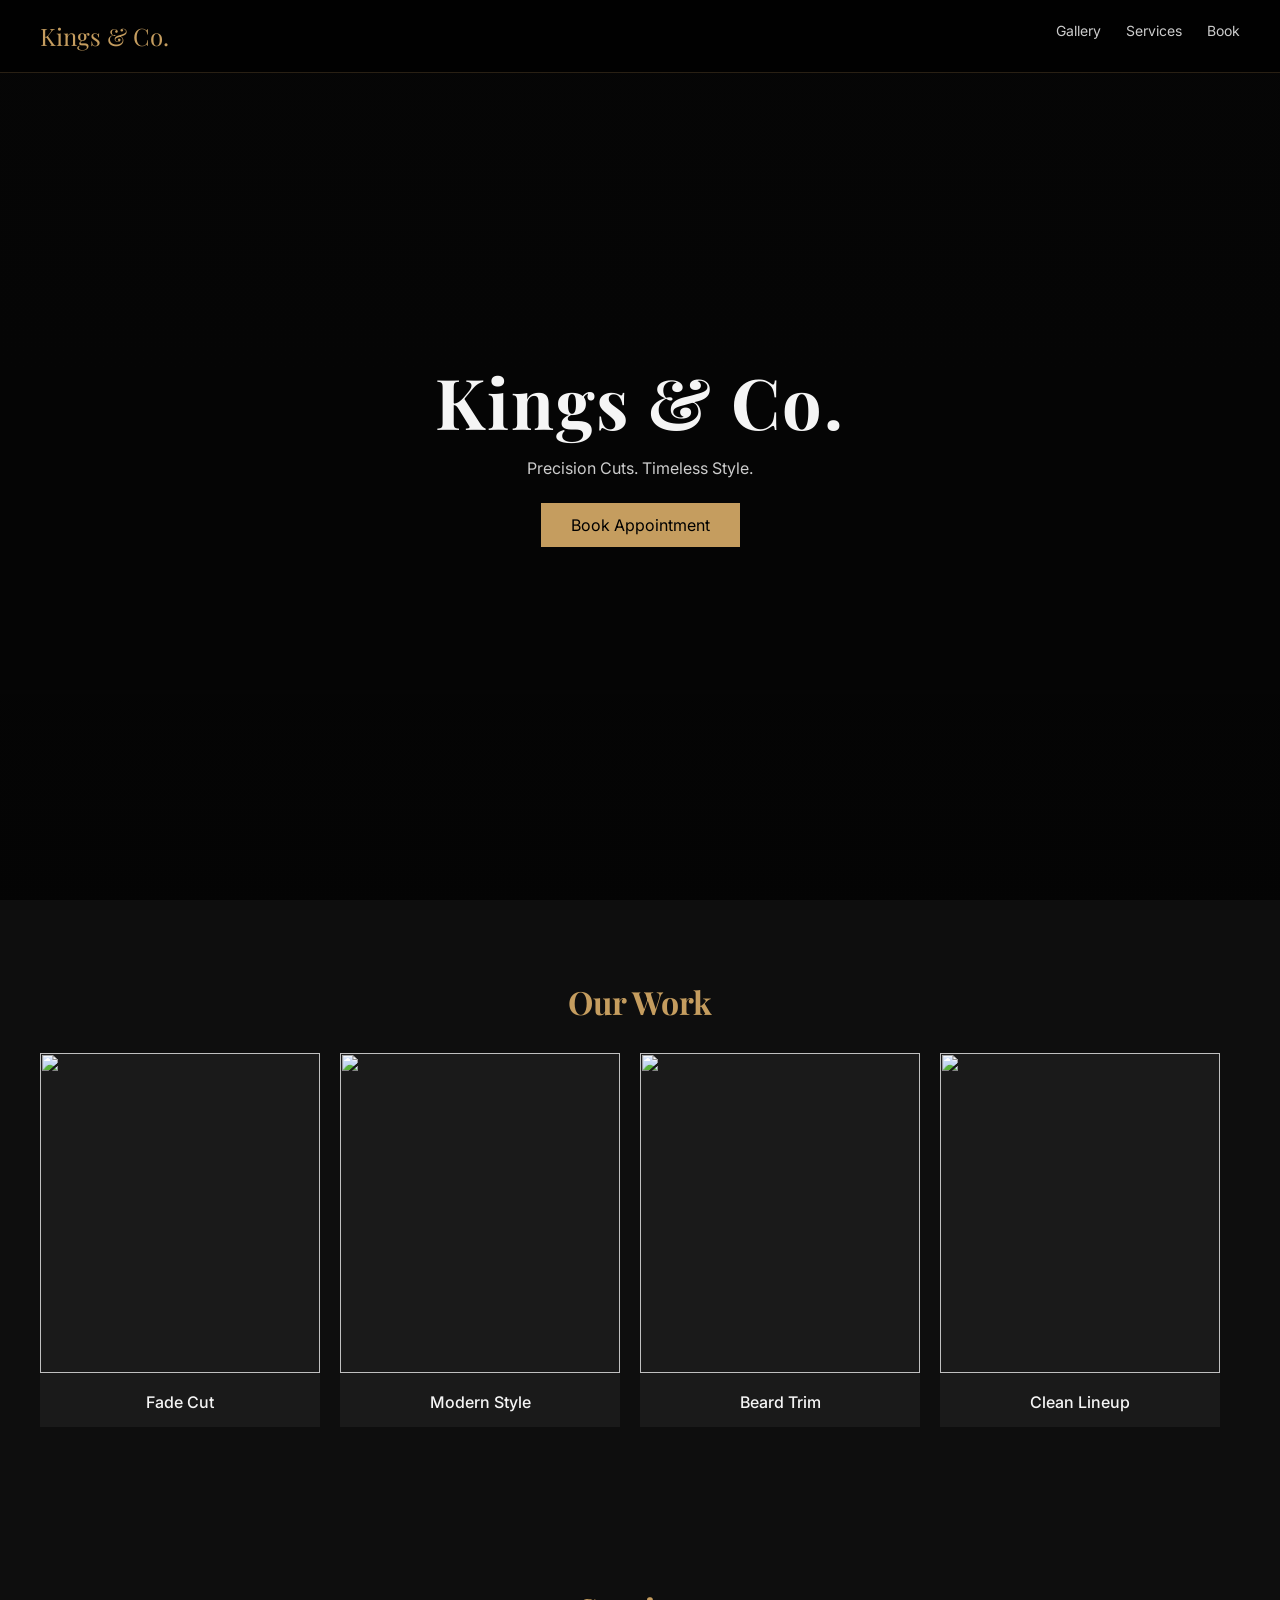
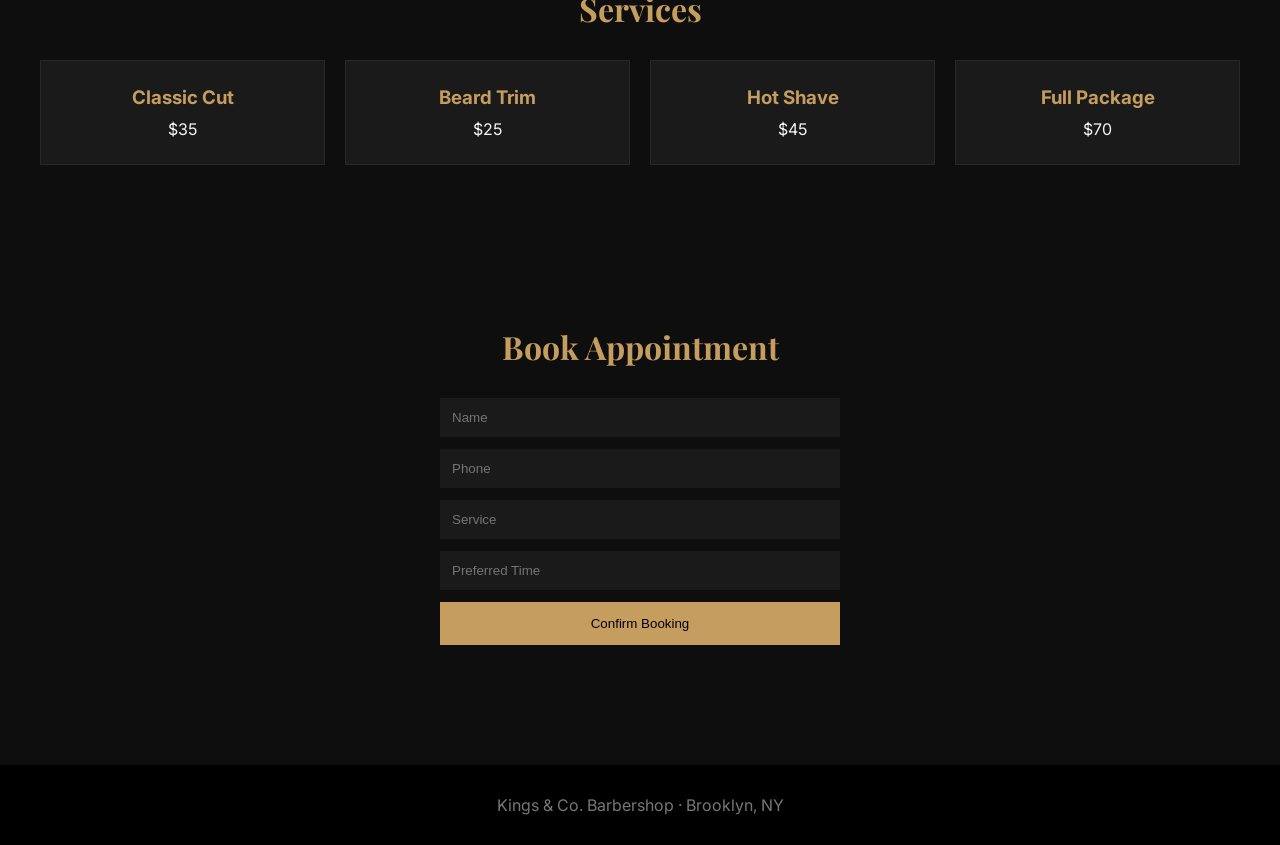
==== commit c2f7dc11: "Update index.html" ====
--- a/index.html
+++ b/index.html
@@ -12,17 +12,21 @@
 
 body{
   font-family:'Inter',sans-serif;
-  background:#111;
+  background:#0e0e0e;
   color:#f5f5f5;
 }
 
 /* NAV */
 nav{
+  position:fixed;
+  width:100%;
   display:flex;
   justify-content:space-between;
   padding:20px 40px;
-  background:#000;
-  border-bottom:1px solid #c59d5f;
+  background:rgba(0,0,0,0.7);
+  backdrop-filter:blur(10px);
+  border-bottom:1px solid rgba(197,157,95,0.2);
+  z-index:10;
 }
 
 .nav-logo{
@@ -33,7 +37,7 @@
 
 .nav-links{
   display:flex;
-  gap:20px;
+  gap:25px;
   list-style:none;
 }
 
@@ -41,52 +45,73 @@
   text-decoration:none;
   color:#ccc;
   font-size:14px;
-}
-
-.nav-links a:hover{
-  color:#c59d5f;
+  position:relative;
+}
+
+.nav-links a::after{
+  content:'';
+  position:absolute;
+  bottom:-4px;
+  left:0;
+  width:0;
+  height:2px;
+  background:#c59d5f;
+  transition:0.3s;
+}
+
+.nav-links a:hover::after{
+  width:100%;
 }
 
 /* HERO */
 .hero{
-  height:90vh;
+  height:100vh;
   display:flex;
   align-items:center;
   justify-content:center;
   text-align:center;
-  background:url('https://images.unsplash.com/photo-1503951914875-452162b0f3f1') center/cover no-repeat;
+  background:
+    linear-gradient(rgba(0,0,0,0.6),rgba(0,0,0,0.7)),
+    url('https://images.unsplash.com/photo-1503951914875-452162b0f3f1') center/cover;
 }
 
 .hero h1{
   font-family:'Playfair Display',serif;
-  font-size:60px;
-  background:rgba(0,0,0,0.6);
-  padding:20px;
+  font-size:70px;
+  letter-spacing:2px;
 }
 
 .hero p{
   margin-top:10px;
+  color:#ccc;
 }
 
 .btn{
-  margin-top:20px;
+  margin-top:25px;
   display:inline-block;
-  padding:12px 25px;
+  padding:12px 30px;
   background:#c59d5f;
   color:#000;
   text-decoration:none;
+  transition:0.3s;
+}
+
+.btn:hover{
+  background:#a67c3d;
+  transform:translateY(-2px);
 }
 
 /* SECTION */
 .section{
-  padding:60px 40px;
+  padding:80px 40px;
   text-align:center;
 }
 
 .section h2{
   font-family:'Playfair Display',serif;
-  margin-bottom:20px;
+  margin-bottom:30px;
   color:#c59d5f;
+  font-size:32px;
 }
 
 /* GALLERY */
@@ -97,18 +122,26 @@
 }
 
 .card{
-  min-width:250px;
+  min-width:280px;
   background:#1a1a1a;
+  overflow:hidden;
+  transition:0.4s;
 }
 
 .card img{
   width:100%;
-  height:300px;
+  height:320px;
   object-fit:cover;
+  transition:0.4s;
+}
+
+.card:hover img{
+  transform:scale(1.1);
 }
 
 .card p{
-  padding:10px;
+  padding:15px;
+  font-weight:500;
 }
 
 /* SERVICES */
@@ -120,11 +153,19 @@
 
 .service{
   background:#1a1a1a;
-  padding:20px;
+  padding:25px;
+  transition:0.3s;
+  border:1px solid rgba(197,157,95,0.1);
+}
+
+.service:hover{
+  transform:translateY(-5px);
+  border-color:#c59d5f;
 }
 
 .service h3{
   color:#c59d5f;
+  margin-bottom:10px;
 }
 
 /* BOOKING */
@@ -133,26 +174,35 @@
   margin:auto;
   display:flex;
   flex-direction:column;
-  gap:10px;
+  gap:12px;
 }
 
 input{
-  padding:10px;
+  padding:12px;
   border:none;
+  background:#1a1a1a;
+  color:#fff;
 }
 
 button{
-  padding:12px;
+  padding:14px;
   background:#c59d5f;
   border:none;
+  cursor:pointer;
+  transition:0.3s;
+}
+
+button:hover{
+  background:#a67c3d;
 }
 
 /* FOOTER */
 footer{
-  padding:20px;
+  padding:30px;
   text-align:center;
   background:#000;
   margin-top:40px;
+  color:#777;
 }
 </style>
 </head>
@@ -171,9 +221,9 @@
 <!-- HERO -->
 <section class="hero">
   <div>
-    <h1>Kings & Co. Barbershop</h1>
-    <p>Classic cuts. Modern style.</p>
-    <a href="#booking" class="btn">Book Now</a>
+    <h1>Kings & Co.</h1>
+    <p>Precision Cuts. Timeless Style.</p>
+    <a href="#booking" class="btn">Book Appointment</a>
   </div>
 </section>
 
@@ -186,17 +236,14 @@
       <img src="https://images.unsplash.com/photo-1517836357463-d25dfeac3438">
       <p>Fade Cut</p>
     </div>
-
     <div class="card">
       <img src="https://images.unsplash.com/photo-1585747860715-2ba37e788b70">
       <p>Modern Style</p>
     </div>
-
     <div class="card">
       <img src="https://images.unsplash.com/photo-1503951914875-452162b0f3f1">
       <p>Beard Trim</p>
     </div>
-
     <div class="card">
       <img src="https://images.unsplash.com/photo-1522335789203-aabd1fc54bc9">
       <p>Clean Lineup</p>
@@ -213,17 +260,14 @@
       <h3>Classic Cut</h3>
       <p>$35</p>
     </div>
-
     <div class="service">
       <h3>Beard Trim</h3>
       <p>$25</p>
     </div>
-
     <div class="service">
       <h3>Hot Shave</h3>
       <p>$45</p>
     </div>
-
     <div class="service">
       <h3>Full Package</h3>
       <p>$70</p>
@@ -239,13 +283,13 @@
     <input type="text" placeholder="Name">
     <input type="tel" placeholder="Phone">
     <input type="text" placeholder="Service">
-    <input type="text" placeholder="Time">
+    <input type="text" placeholder="Preferred Time">
     <button>Confirm Booking</button>
   </form>
 </section>
 
 <footer>
-  Kings & Co. · Brooklyn, NY
+  Kings & Co. Barbershop · Brooklyn, NY
 </footer>
 
 </body>
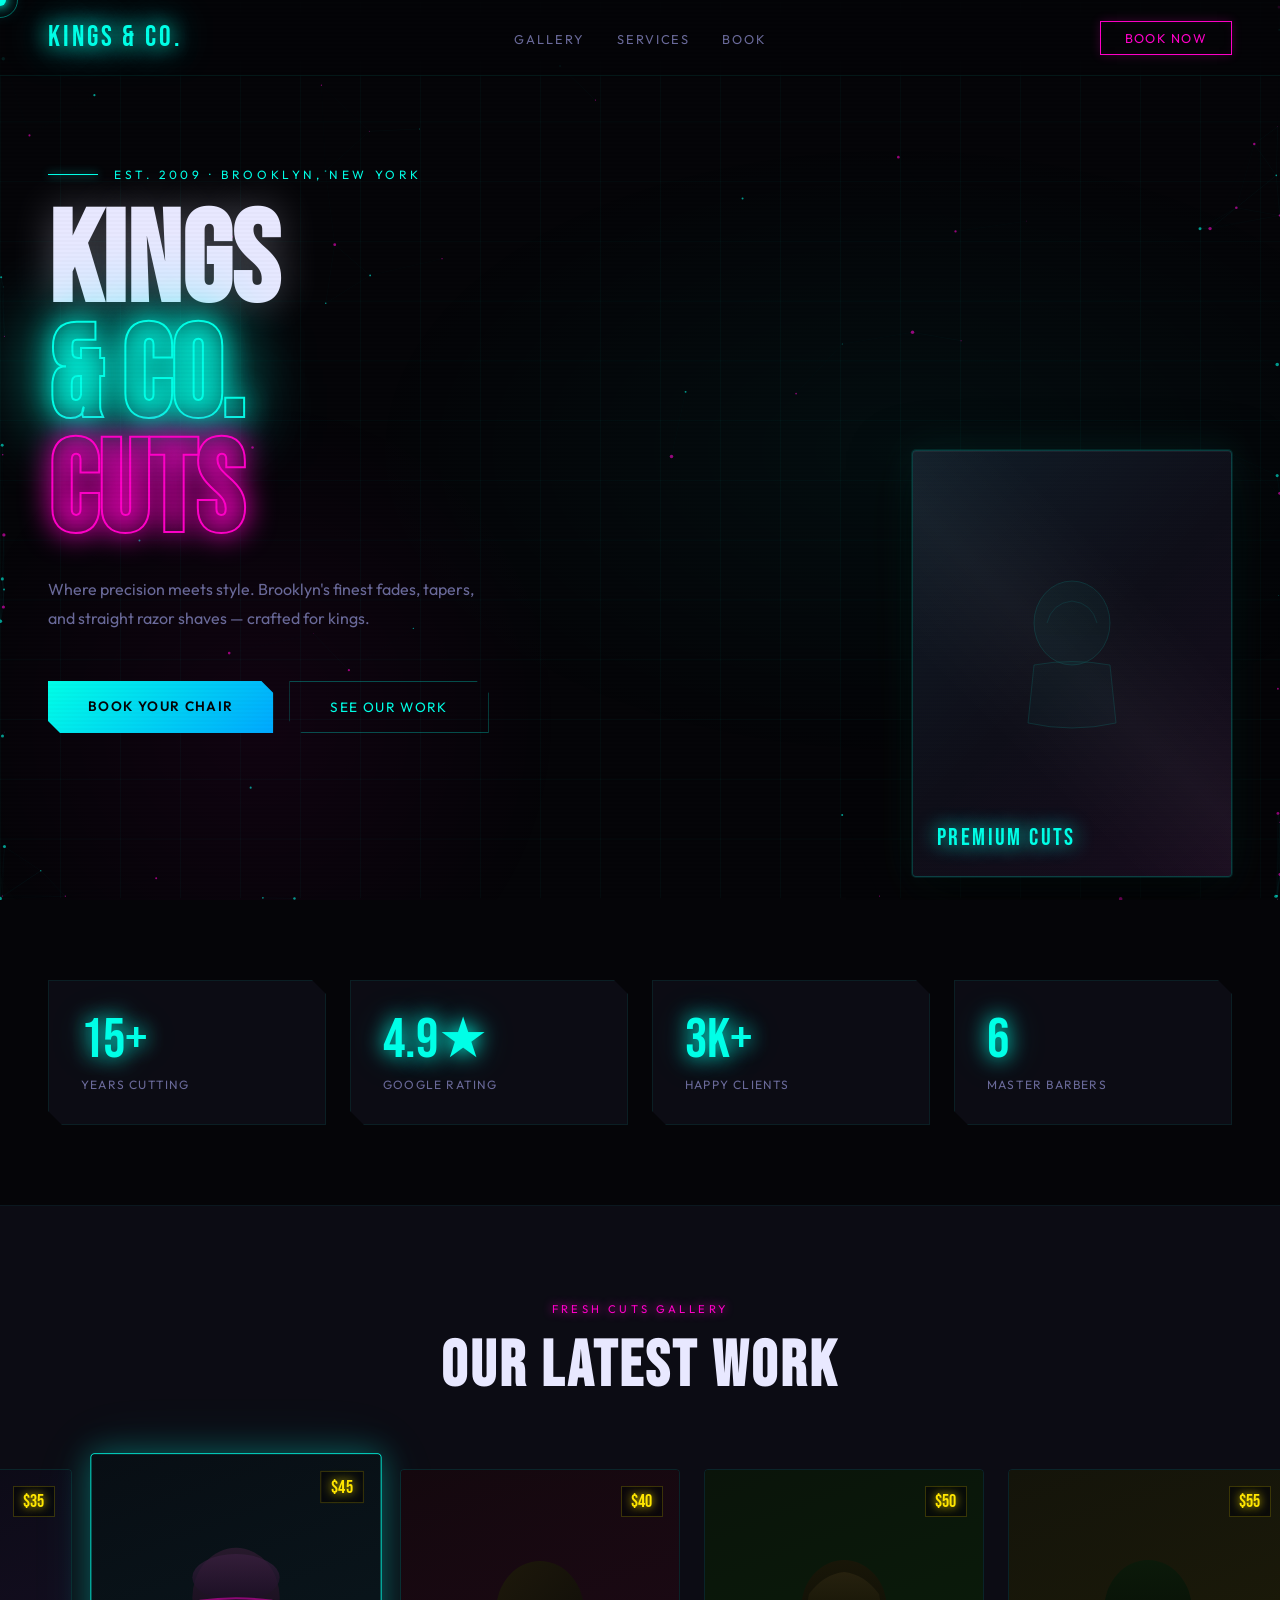
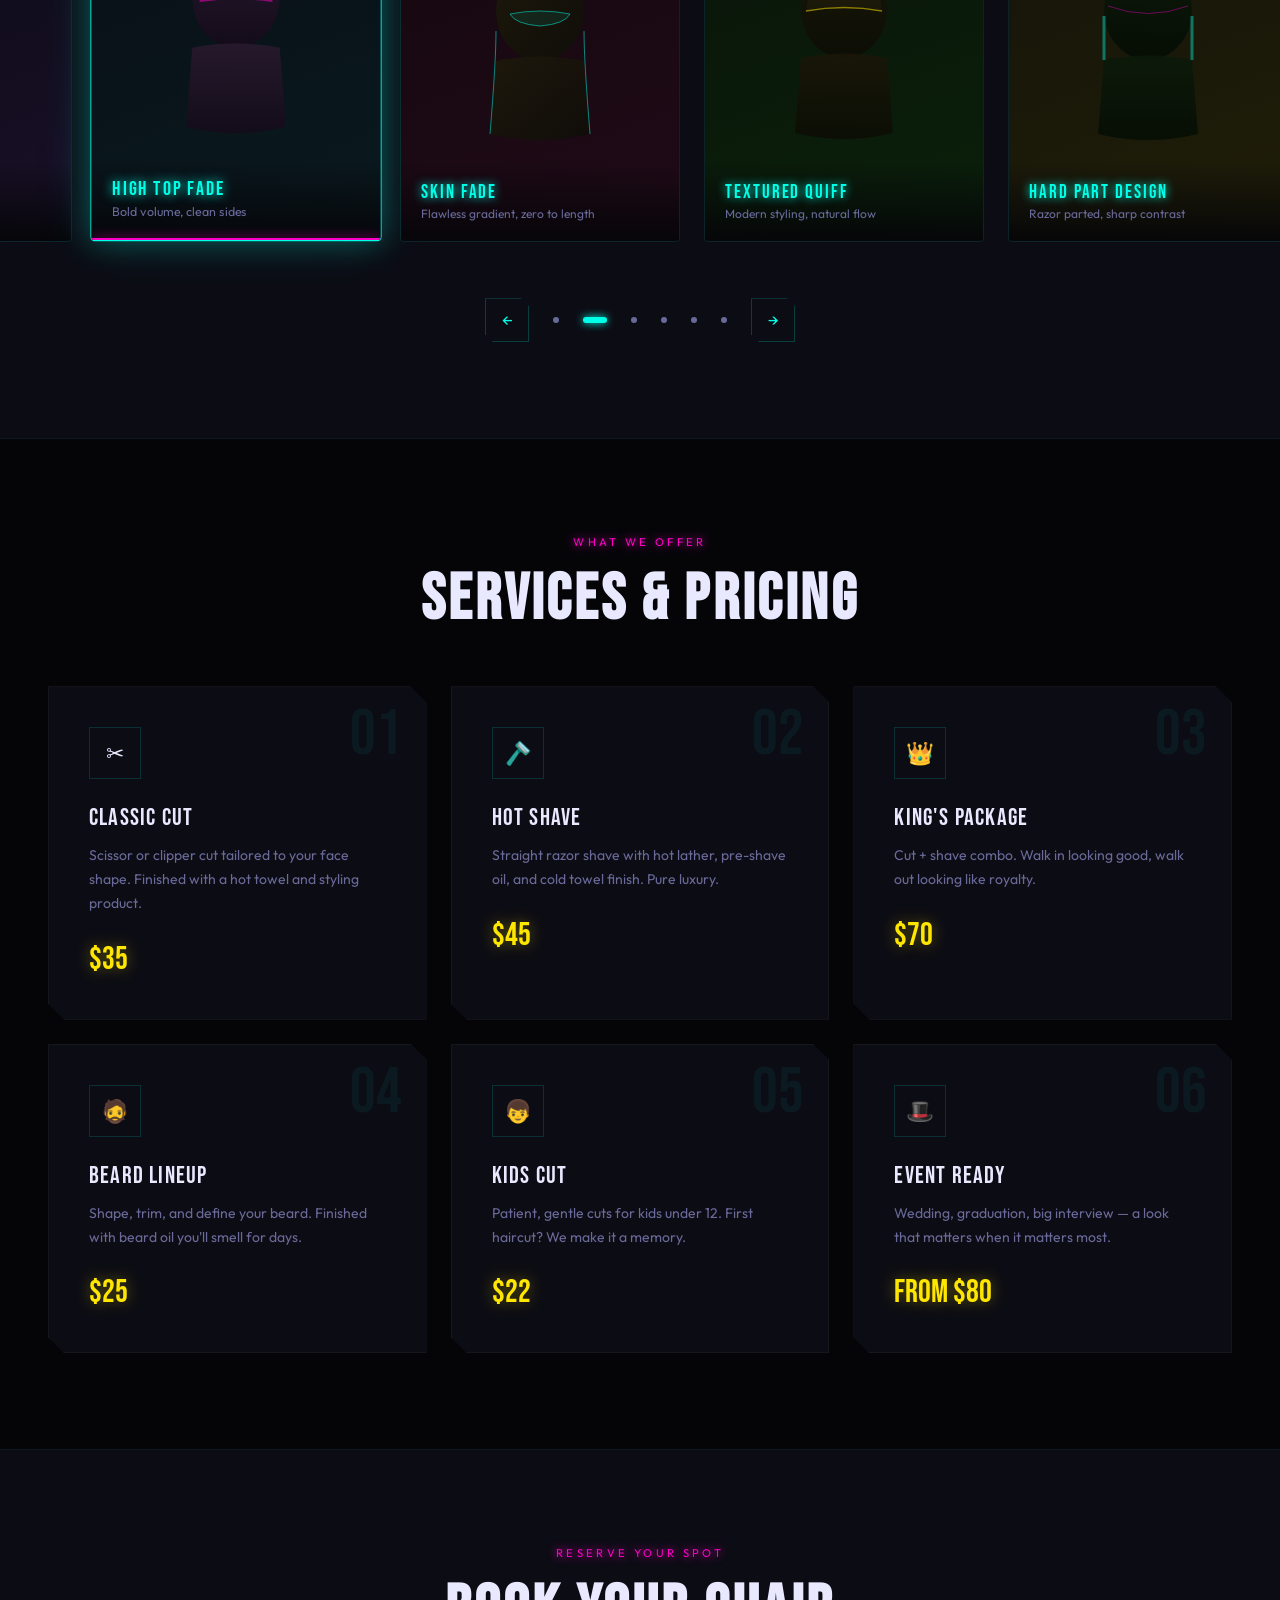
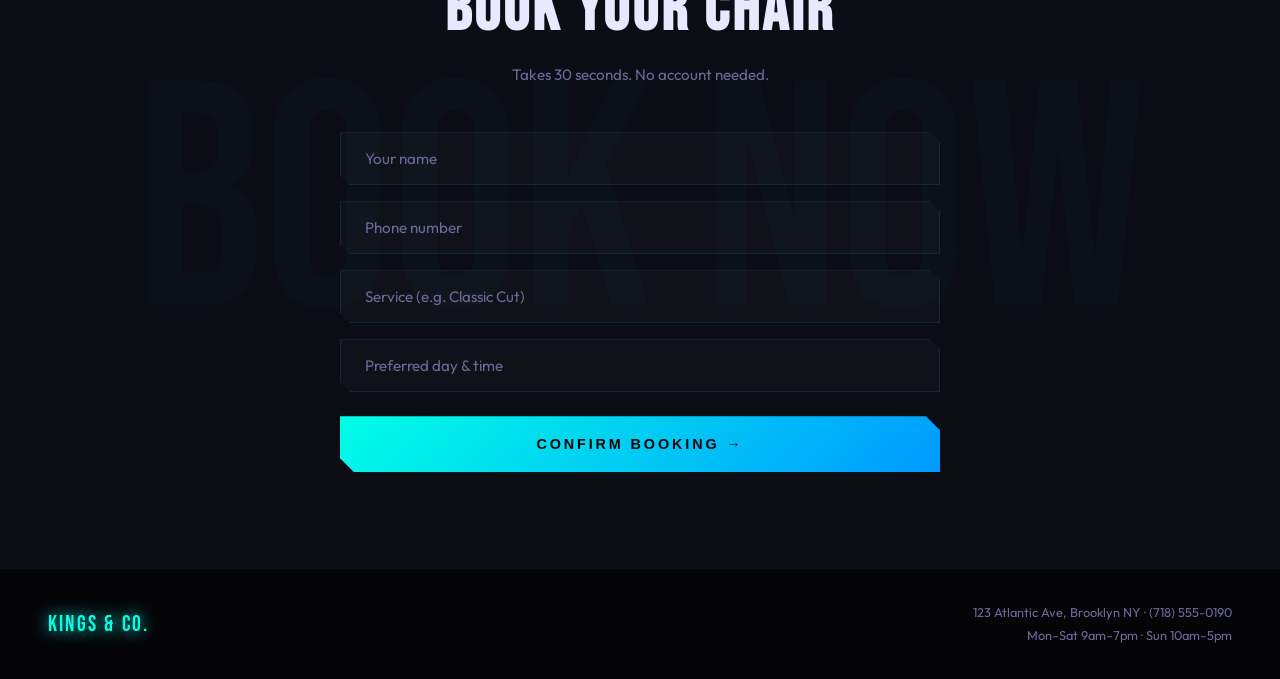
==== commit 37b612fb: "Update index.html" ====
--- a/index.html
+++ b/index.html
@@ -4,210 +4,544 @@
 <meta charset="UTF-8">
 <meta name="viewport" content="width=device-width, initial-scale=1.0">
 <title>Kings & Co. Barbershop</title>
-
-<link href="https://fonts.googleapis.com/css2?family=Playfair+Display:wght@600&family=Inter:wght@300;400;500&display=swap" rel="stylesheet">
-
+<link href="https://fonts.googleapis.com/css2?family=Bebas+Neue&family=Outfit:wght@300;400;500;600&display=swap" rel="stylesheet">
 <style>
-*{margin:0;padding:0;box-sizing:border-box}
+*,*::before,*::after{box-sizing:border-box;margin:0;padding:0}
+
+:root{
+  --neon-cyan:#00ffe7;
+  --neon-magenta:#ff00c8;
+  --neon-gold:#ffe600;
+  --dark:#050508;
+  --dark2:#0c0c14;
+  --dark3:#12121e;
+  --text:#e8e8ff;
+  --muted:#6a6a9a;
+}
+
+html{scroll-behavior:smooth}
 
 body{
-  font-family:'Inter',sans-serif;
-  background:#0e0e0e;
-  color:#f5f5f5;
-}
-
-/* NAV */
+  background:var(--dark);
+  color:var(--text);
+  font-family:'Outfit',sans-serif;
+  overflow-x:hidden;
+  cursor:none;
+}
+
+/* ── CUSTOM CURSOR ── */
+.cursor{
+  position:fixed;width:12px;height:12px;
+  background:var(--neon-cyan);border-radius:50%;
+  pointer-events:none;z-index:9999;
+  transform:translate(-50%,-50%);
+  transition:transform 0.1s,background 0.2s;
+  box-shadow:0 0 10px var(--neon-cyan),0 0 20px var(--neon-cyan);
+}
+.cursor-ring{
+  position:fixed;width:36px;height:36px;
+  border:1px solid rgba(0,255,231,0.4);border-radius:50%;
+  pointer-events:none;z-index:9998;
+  transform:translate(-50%,-50%);
+  transition:all 0.15s ease;
+}
+
+/* ── PARTICLE CANVAS ── */
+#particles{position:fixed;top:0;left:0;width:100%;height:100%;z-index:0;pointer-events:none;}
+
+/* ── NAV ── */
 nav{
-  position:fixed;
-  width:100%;
-  display:flex;
-  justify-content:space-between;
-  padding:20px 40px;
-  background:rgba(0,0,0,0.7);
-  backdrop-filter:blur(10px);
-  border-bottom:1px solid rgba(197,157,95,0.2);
-  z-index:10;
-}
-
+  position:fixed;top:0;left:0;right:0;z-index:100;
+  padding:1.25rem 3rem;
+  display:flex;justify-content:space-between;align-items:center;
+  background:rgba(5,5,8,0.7);
+  backdrop-filter:blur(20px);
+  border-bottom:1px solid rgba(0,255,231,0.08);
+}
 .nav-logo{
-  font-family:'Playfair Display',serif;
-  font-size:24px;
-  color:#c59d5f;
-}
-
-.nav-links{
-  display:flex;
-  gap:25px;
-  list-style:none;
-}
-
+  font-family:'Bebas Neue',sans-serif;
+  font-size:1.8rem;letter-spacing:0.1em;
+  color:var(--neon-cyan);
+  text-shadow:0 0 20px var(--neon-cyan),0 0 40px var(--neon-cyan);
+}
+.nav-links{display:flex;gap:2rem;list-style:none;}
 .nav-links a{
+  color:var(--muted);text-decoration:none;
+  font-size:0.8rem;letter-spacing:0.15em;text-transform:uppercase;
+  transition:color 0.2s,text-shadow 0.2s;
+}
+.nav-links a:hover{
+  color:var(--neon-cyan);
+  text-shadow:0 0 10px var(--neon-cyan);
+}
+.nav-book{
+  padding:0.5rem 1.5rem;
+  border:1px solid var(--neon-magenta);
+  color:var(--neon-magenta);
+  text-decoration:none;font-size:0.8rem;
+  letter-spacing:0.1em;text-transform:uppercase;
+  transition:all 0.3s;
+  box-shadow:0 0 10px rgba(255,0,200,0.2),inset 0 0 10px rgba(255,0,200,0.05);
+}
+.nav-book:hover{
+  background:var(--neon-magenta);color:var(--dark);
+  box-shadow:0 0 30px var(--neon-magenta),0 0 60px var(--neon-magenta);
+}
+
+/* ── HERO ── */
+.hero{
+  min-height:100vh;
+  display:flex;align-items:center;
+  position:relative;overflow:hidden;
+  padding:0 3rem;
+}
+.hero-bg{
+  position:absolute;inset:0;
+  background:
+    radial-gradient(ellipse 60% 50% at 70% 50%, rgba(0,255,231,0.04) 0%, transparent 70%),
+    radial-gradient(ellipse 40% 60% at 20% 80%, rgba(255,0,200,0.05) 0%, transparent 60%);
+}
+.hero-grid{
+  position:absolute;inset:0;
+  background-image:
+    linear-gradient(rgba(0,255,231,0.03) 1px,transparent 1px),
+    linear-gradient(90deg,rgba(0,255,231,0.03) 1px,transparent 1px);
+  background-size:60px 60px;
+  perspective:500px;
+  transform:rotateX(5deg);
+}
+.hero-content{position:relative;z-index:2;max-width:680px;}
+.hero-eyebrow{
+  display:flex;align-items:center;gap:1rem;
+  font-size:0.75rem;letter-spacing:0.3em;text-transform:uppercase;
+  color:var(--neon-cyan);margin-bottom:1.5rem;
+  opacity:0;animation:fadeUp 0.8s 0.2s forwards;
+}
+.hero-eyebrow::before{content:'';width:50px;height:1px;background:var(--neon-cyan);box-shadow:0 0 8px var(--neon-cyan);}
+.hero-title{
+  font-family:'Bebas Neue',sans-serif;
+  font-size:clamp(5rem,10vw,9rem);
+  line-height:0.9;
+  margin-bottom:1.5rem;
+  opacity:0;animation:fadeUp 0.8s 0.4s forwards;
+}
+.hero-title .line1{
+  display:block;color:var(--text);
+  text-shadow:0 0 40px rgba(232,232,255,0.3);
+}
+.hero-title .line2{
+  display:block;
+  -webkit-text-stroke:2px var(--neon-cyan);
+  color:transparent;
+  text-shadow:0 0 30px var(--neon-cyan),0 0 80px var(--neon-cyan);
+  animation:flicker 4s infinite;
+}
+.hero-title .line3{
+  display:block;
+  -webkit-text-stroke:2px var(--neon-magenta);
+  color:transparent;
+  text-shadow:0 0 30px var(--neon-magenta);
+}
+@keyframes flicker{
+  0%,95%,100%{opacity:1}
+  96%{opacity:0.8}
+  97%{opacity:1}
+  98%{opacity:0.6}
+  99%{opacity:1}
+}
+.hero-sub{
+  font-size:1rem;line-height:1.8;color:var(--muted);
+  max-width:440px;margin-bottom:3rem;
+  opacity:0;animation:fadeUp 0.8s 0.6s forwards;
+}
+.hero-ctas{
+  display:flex;gap:1rem;flex-wrap:wrap;
+  opacity:0;animation:fadeUp 0.8s 0.8s forwards;
+}
+.btn-primary{
+  padding:1rem 2.5rem;
+  background:linear-gradient(135deg,var(--neon-cyan),#00a8ff);
+  color:var(--dark);font-weight:600;font-size:0.85rem;
+  letter-spacing:0.1em;text-transform:uppercase;
   text-decoration:none;
-  color:#ccc;
-  font-size:14px;
+  box-shadow:0 0 30px rgba(0,255,231,0.4),0 0 60px rgba(0,255,231,0.2);
+  transition:all 0.3s;
+  clip-path:polygon(0 0,calc(100% - 12px) 0,100% 12px,100% 100%,12px 100%,0 calc(100% - 12px));
+}
+.btn-primary:hover{
+  box-shadow:0 0 50px rgba(0,255,231,0.7),0 0 100px rgba(0,255,231,0.4);
+  transform:translateY(-2px);
+}
+.btn-secondary{
+  padding:1rem 2.5rem;
+  border:1px solid rgba(0,255,231,0.3);
+  color:var(--neon-cyan);font-size:0.85rem;
+  letter-spacing:0.1em;text-transform:uppercase;
+  text-decoration:none;
+  transition:all 0.3s;
+  clip-path:polygon(0 0,calc(100% - 12px) 0,100% 12px,100% 100%,12px 100%,0 calc(100% - 12px));
+}
+.btn-secondary:hover{
+  background:rgba(0,255,231,0.05);
+  border-color:var(--neon-cyan);
+  box-shadow:0 0 20px rgba(0,255,231,0.2);
+}
+
+/* 3D FLOATING CARD */
+.hero-3d{
+  position:absolute;right:3rem;top:50%;transform:translateY(-50%);
+  width:320px;
+  opacity:0;animation:fadeUp 1s 1s forwards;
+  perspective:1000px;
+}
+.card-3d{
+  width:100%;aspect-ratio:3/4;
+  transform-style:preserve-3d;
+  animation:float3d 6s ease-in-out infinite;
   position:relative;
 }
-
-.nav-links a::after{
-  content:'';
-  position:absolute;
-  bottom:-4px;
-  left:0;
-  width:0;
+@keyframes float3d{
+  0%,100%{transform:rotateY(-8deg) rotateX(4deg) translateY(0)}
+  50%{transform:rotateY(8deg) rotateX(-4deg) translateY(-20px)}
+}
+.card-3d-inner{
+  width:100%;height:100%;
+  background:linear-gradient(135deg,var(--dark3),var(--dark2));
+  border:1px solid rgba(0,255,231,0.2);
+  border-radius:4px;
+  overflow:hidden;
+  box-shadow:
+    0 0 0 1px rgba(0,255,231,0.1),
+    0 20px 60px rgba(0,0,0,0.8),
+    0 0 40px rgba(0,255,231,0.1),
+    inset 0 1px 0 rgba(255,255,255,0.05);
+  display:flex;align-items:center;justify-content:center;
+  position:relative;
+}
+.card-3d-inner::before{
+  content:'';position:absolute;inset:0;
+  background:linear-gradient(135deg,rgba(0,255,231,0.05) 0%,transparent 50%,rgba(255,0,200,0.05) 100%);
+}
+.card-icon{
+  font-size:5rem;opacity:0.15;
+  filter:drop-shadow(0 0 20px var(--neon-cyan));
+}
+.card-label{
+  position:absolute;bottom:1.5rem;left:1.5rem;right:1.5rem;
+  font-family:'Bebas Neue',sans-serif;font-size:1.5rem;
+  color:var(--neon-cyan);letter-spacing:0.1em;
+  text-shadow:0 0 20px var(--neon-cyan);
+}
+.card-shine{
+  position:absolute;top:-50%;left:-50%;
+  width:200%;height:200%;
+  background:linear-gradient(45deg,transparent 40%,rgba(255,255,255,0.03) 50%,transparent 60%);
+  animation:shine 4s ease-in-out infinite;
+}
+@keyframes shine{0%,100%{transform:translateX(-100%) translateY(-100%)}50%{transform:translateX(50%) translateY(50%)}}
+
+/* ── SLIDESHOW ── */
+.slideshow-section{
+  position:relative;padding:6rem 0;overflow:hidden;
+  background:var(--dark2);
+  border-top:1px solid rgba(0,255,231,0.05);
+  border-bottom:1px solid rgba(0,255,231,0.05);
+}
+.slideshow-header{
+  text-align:center;margin-bottom:3rem;padding:0 3rem;
+}
+.section-tag{
+  font-size:0.7rem;letter-spacing:0.3em;text-transform:uppercase;
+  color:var(--neon-magenta);margin-bottom:0.75rem;
+  text-shadow:0 0 10px var(--neon-magenta);
+}
+.section-title{
+  font-family:'Bebas Neue',sans-serif;
+  font-size:clamp(2.5rem,5vw,4rem);
+  color:var(--text);letter-spacing:0.05em;
+}
+.slides-track-wrap{position:relative;}
+.slides-track{
+  display:flex;gap:1.5rem;
+  padding:1rem 3rem;
+  transition:transform 0.7s cubic-bezier(0.4,0,0.2,1);
+}
+.slide{
+  flex-shrink:0;width:280px;
+  aspect-ratio:3/4;
+  border-radius:4px;
+  position:relative;overflow:hidden;
+  border:1px solid rgba(0,255,231,0.1);
+  transition:transform 0.5s,box-shadow 0.5s,border-color 0.5s;
+  cursor:none;
+}
+.slide.active{
+  border-color:var(--neon-cyan);
+  box-shadow:0 0 30px rgba(0,255,231,0.3),0 0 60px rgba(0,255,231,0.1);
+  transform:scale(1.04) translateY(-8px);
+}
+.slide-bg{
+  width:100%;height:100%;
+  display:flex;align-items:center;justify-content:center;
+  font-size:6rem;
+  position:relative;
+}
+/* Styled haircut illustrations using CSS */
+.slide:nth-child(1) .slide-bg{background:linear-gradient(160deg,#0a0a14,#1a1028);}
+.slide:nth-child(2) .slide-bg{background:linear-gradient(160deg,#080e14,#0a1a20);}
+.slide:nth-child(3) .slide-bg{background:linear-gradient(160deg,#14080e,#200a18);}
+.slide:nth-child(4) .slide-bg{background:linear-gradient(160deg,#0a140a,#0a200a);}
+.slide:nth-child(5) .slide-bg{background:linear-gradient(160deg,#14140a,#201e08);}
+.slide:nth-child(6) .slide-bg{background:linear-gradient(160deg,#0c0814,#14081e);}
+
+.haircut-art{
+  position:absolute;inset:0;
+  display:flex;flex-direction:column;
+  align-items:center;justify-content:center;
+}
+/* SVG silhouettes for haircuts */
+.slide-overlay{
+  position:absolute;bottom:0;left:0;right:0;
+  padding:1.25rem;
+  background:linear-gradient(to top,rgba(5,5,8,0.95) 0%,transparent 100%);
+}
+.slide-name{
+  font-family:'Bebas Neue',sans-serif;
+  font-size:1.2rem;letter-spacing:0.1em;
+  color:var(--neon-cyan);
+  text-shadow:0 0 10px var(--neon-cyan);
+}
+.slide-desc{font-size:0.75rem;color:var(--muted);margin-top:2px;}
+.slide-price{
+  position:absolute;top:1rem;right:1rem;
+  font-family:'Bebas Neue',sans-serif;font-size:1.1rem;
+  color:var(--neon-gold);
+  text-shadow:0 0 10px var(--neon-gold);
+  background:rgba(5,5,8,0.7);
+  padding:0.25rem 0.6rem;
+  border:1px solid rgba(255,230,0,0.2);
+}
+.slide-neon-line{
+  position:absolute;bottom:0;left:0;right:0;
   height:2px;
-  background:#c59d5f;
-  transition:0.3s;
-}
-
-.nav-links a:hover::after{
-  width:100%;
-}
-
-/* HERO */
-.hero{
-  height:100vh;
-  display:flex;
-  align-items:center;
-  justify-content:center;
-  text-align:center;
-  background:
-    linear-gradient(rgba(0,0,0,0.6),rgba(0,0,0,0.7)),
-    url('https://images.unsplash.com/photo-1503951914875-452162b0f3f1') center/cover;
-}
-
-.hero h1{
-  font-family:'Playfair Display',serif;
-  font-size:70px;
-  letter-spacing:2px;
-}
-
-.hero p{
-  margin-top:10px;
-  color:#ccc;
-}
-
-.btn{
-  margin-top:25px;
-  display:inline-block;
-  padding:12px 30px;
-  background:#c59d5f;
-  color:#000;
-  text-decoration:none;
-  transition:0.3s;
-}
-
-.btn:hover{
-  background:#a67c3d;
+  transform:scaleX(0);
+  transition:transform 0.5s;
+}
+.slide.active .slide-neon-line{transform:scaleX(1);}
+.slide:nth-child(odd) .slide-neon-line{background:var(--neon-cyan);box-shadow:0 0 10px var(--neon-cyan);}
+.slide:nth-child(even) .slide-neon-line{background:var(--neon-magenta);box-shadow:0 0 10px var(--neon-magenta);}
+
+.slide-controls{
+  display:flex;align-items:center;justify-content:center;gap:1.5rem;
+  margin-top:2.5rem;padding:0 3rem;
+}
+.slide-dot{
+  width:6px;height:6px;border-radius:50%;
+  background:var(--muted);transition:all 0.3s;cursor:none;
+}
+.slide-dot.active{
+  background:var(--neon-cyan);width:24px;border-radius:3px;
+  box-shadow:0 0 8px var(--neon-cyan);
+}
+.slide-arrow{
+  width:44px;height:44px;
+  border:1px solid rgba(0,255,231,0.2);
+  display:flex;align-items:center;justify-content:center;
+  cursor:none;color:var(--neon-cyan);font-size:1rem;
+  transition:all 0.3s;
+  clip-path:polygon(0 0,calc(100% - 8px) 0,100% 8px,100% 100%,8px 100%,0 calc(100% - 8px));
+}
+.slide-arrow:hover{
+  background:rgba(0,255,231,0.1);
+  box-shadow:0 0 20px rgba(0,255,231,0.2);
+}
+
+/* ── STATS 3D ── */
+.stats{
+  padding:5rem 3rem;
+  display:grid;grid-template-columns:repeat(4,1fr);gap:1.5rem;
+  position:relative;z-index:1;
+}
+.stat-card{
+  padding:2rem;
+  background:var(--dark2);
+  border:1px solid rgba(0,255,231,0.08);
+  position:relative;overflow:hidden;
+  transition:transform 0.3s,border-color 0.3s,box-shadow 0.3s;
+  clip-path:polygon(0 0,calc(100% - 14px) 0,100% 14px,100% 100%,14px 100%,0 calc(100% - 14px));
+}
+.stat-card:hover{
+  transform:translateY(-6px) scale(1.02);
+  border-color:rgba(0,255,231,0.3);
+  box-shadow:0 20px 40px rgba(0,0,0,0.5),0 0 30px rgba(0,255,231,0.1);
+}
+.stat-card::before{
+  content:'';position:absolute;top:0;left:0;right:0;height:1px;
+  background:linear-gradient(90deg,transparent,var(--neon-cyan),transparent);
+  opacity:0;transition:opacity 0.3s;
+}
+.stat-card:hover::before{opacity:1;}
+.stat-num{
+  font-family:'Bebas Neue',sans-serif;
+  font-size:3.5rem;line-height:1;
+  color:var(--neon-cyan);
+  text-shadow:0 0 20px var(--neon-cyan),0 0 40px rgba(0,255,231,0.3);
+}
+.stat-label{font-size:0.75rem;letter-spacing:0.1em;text-transform:uppercase;color:var(--muted);margin-top:0.5rem;}
+
+/* ── SERVICES 3D ── */
+.services{padding:6rem 3rem;position:relative;z-index:1;}
+.services-grid{
+  display:grid;grid-template-columns:repeat(3,1fr);gap:1.5rem;
+  margin-top:3rem;
+}
+.service-card{
+  padding:2.5rem;
+  background:var(--dark2);
+  border:1px solid rgba(255,255,255,0.04);
+  position:relative;overflow:hidden;
+  transition:all 0.4s;
+  clip-path:polygon(0 0,calc(100% - 16px) 0,100% 16px,100% 100%,16px 100%,0 calc(100% - 16px));
+}
+.service-card:hover{
+  transform:translateY(-8px);
+  border-color:transparent;
+}
+.service-card::after{
+  content:'';position:absolute;inset:0;
+  background:linear-gradient(135deg,rgba(0,255,231,0.03),rgba(255,0,200,0.03));
+  opacity:0;transition:opacity 0.4s;
+}
+.service-card:hover::after{opacity:1;}
+.service-card:nth-child(odd):hover{
+  box-shadow:0 30px 60px rgba(0,0,0,0.6),0 0 40px rgba(0,255,231,0.15),inset 0 1px 0 rgba(0,255,231,0.1);
+}
+.service-card:nth-child(even):hover{
+  box-shadow:0 30px 60px rgba(0,0,0,0.6),0 0 40px rgba(255,0,200,0.15),inset 0 1px 0 rgba(255,0,200,0.1);
+}
+.service-num{
+  font-family:'Bebas Neue',sans-serif;font-size:4rem;
+  color:rgba(0,255,231,0.06);
+  position:absolute;top:1rem;right:1.5rem;line-height:1;
+}
+.service-icon-wrap{
+  width:52px;height:52px;margin-bottom:1.5rem;
+  border:1px solid rgba(0,255,231,0.15);
+  display:flex;align-items:center;justify-content:center;
+  font-size:1.4rem;
+  position:relative;z-index:1;
+}
+.service-name{
+  font-family:'Bebas Neue',sans-serif;
+  font-size:1.5rem;letter-spacing:0.05em;
+  margin-bottom:0.75rem;position:relative;z-index:1;
+}
+.service-desc{font-size:0.875rem;color:var(--muted);line-height:1.7;margin-bottom:1.5rem;position:relative;z-index:1;}
+.service-price{
+  font-family:'Bebas Neue',sans-serif;font-size:2rem;
+  color:var(--neon-gold);
+  text-shadow:0 0 15px rgba(255,230,0,0.4);
+  position:relative;z-index:1;
+}
+.service-line{
+  position:absolute;bottom:0;left:0;
+  height:2px;width:0;
+  transition:width 0.4s;
+}
+.service-card:nth-child(odd) .service-line{background:var(--neon-cyan);box-shadow:0 0 8px var(--neon-cyan);}
+.service-card:nth-child(even) .service-line{background:var(--neon-magenta);box-shadow:0 0 8px var(--neon-magenta);}
+.service-card:hover .service-line{width:100%;}
+
+/* ── BOOKING ── */
+.booking{
+  padding:6rem 3rem;
+  position:relative;overflow:hidden;
+  background:var(--dark2);
+  border-top:1px solid rgba(0,255,231,0.05);
+}
+.booking::before{
+  content:'BOOK NOW';
+  position:absolute;top:50%;left:50%;transform:translate(-50%,-50%);
+  font-family:'Bebas Neue',sans-serif;font-size:20rem;
+  color:rgba(0,255,231,0.015);white-space:nowrap;
+  pointer-events:none;user-select:none;
+}
+.booking-inner{max-width:600px;margin:0 auto;text-align:center;position:relative;}
+.booking-form{margin-top:3rem;display:flex;flex-direction:column;gap:1rem;}
+.booking-input{
+  padding:1rem 1.5rem;
+  background:rgba(255,255,255,0.02);
+  border:1px solid rgba(0,255,231,0.1);
+  color:var(--text);font-family:'Outfit',sans-serif;font-size:0.95rem;
+  outline:none;transition:all 0.3s;
+  clip-path:polygon(0 0,calc(100% - 10px) 0,100% 10px,100% 100%,10px 100%,0 calc(100% - 10px));
+}
+.booking-input:focus{
+  border-color:var(--neon-cyan);
+  background:rgba(0,255,231,0.03);
+  box-shadow:0 0 20px rgba(0,255,231,0.1);
+}
+.booking-input::placeholder{color:var(--muted);}
+.booking-btn{
+  padding:1.25rem;
+  background:linear-gradient(135deg,var(--neon-cyan),#0099ff);
+  color:var(--dark);font-weight:700;font-size:0.9rem;
+  letter-spacing:0.2em;text-transform:uppercase;
+  border:none;cursor:none;
+  transition:all 0.3s;margin-top:0.5rem;
+  box-shadow:0 0 30px rgba(0,255,231,0.3);
+  clip-path:polygon(0 0,calc(100% - 14px) 0,100% 14px,100% 100%,14px 100%,0 calc(100% - 14px));
+}
+.booking-btn:hover{
+  box-shadow:0 0 60px rgba(0,255,231,0.6),0 0 120px rgba(0,255,231,0.3);
   transform:translateY(-2px);
 }
 
-/* SECTION */
-.section{
-  padding:80px 40px;
-  text-align:center;
-}
-
-.section h2{
-  font-family:'Playfair Display',serif;
-  margin-bottom:30px;
-  color:#c59d5f;
-  font-size:32px;
-}
-
-/* GALLERY */
-.gallery{
-  display:flex;
-  gap:20px;
-  overflow-x:auto;
-}
-
-.card{
-  min-width:280px;
-  background:#1a1a1a;
-  overflow:hidden;
-  transition:0.4s;
-}
-
-.card img{
-  width:100%;
-  height:320px;
-  object-fit:cover;
-  transition:0.4s;
-}
-
-.card:hover img{
-  transform:scale(1.1);
-}
-
-.card p{
-  padding:15px;
-  font-weight:500;
-}
-
-/* SERVICES */
-.services{
-  display:grid;
-  grid-template-columns:repeat(auto-fit,minmax(250px,1fr));
-  gap:20px;
-}
-
-.service{
-  background:#1a1a1a;
-  padding:25px;
-  transition:0.3s;
-  border:1px solid rgba(197,157,95,0.1);
-}
-
-.service:hover{
-  transform:translateY(-5px);
-  border-color:#c59d5f;
-}
-
-.service h3{
-  color:#c59d5f;
-  margin-bottom:10px;
-}
-
-/* BOOKING */
-form{
-  max-width:400px;
-  margin:auto;
-  display:flex;
-  flex-direction:column;
-  gap:12px;
-}
-
-input{
-  padding:12px;
-  border:none;
-  background:#1a1a1a;
-  color:#fff;
-}
-
-button{
-  padding:14px;
-  background:#c59d5f;
-  border:none;
-  cursor:pointer;
-  transition:0.3s;
-}
-
-button:hover{
-  background:#a67c3d;
-}
-
-/* FOOTER */
+/* ── FOOTER ── */
 footer{
-  padding:30px;
-  text-align:center;
-  background:#000;
-  margin-top:40px;
-  color:#777;
+  padding:2rem 3rem;
+  border-top:1px solid rgba(0,255,231,0.06);
+  display:flex;justify-content:space-between;align-items:center;
+  position:relative;z-index:1;
+}
+.footer-logo{
+  font-family:'Bebas Neue',sans-serif;font-size:1.4rem;
+  color:var(--neon-cyan);letter-spacing:0.1em;
+  text-shadow:0 0 15px var(--neon-cyan);
+}
+.footer-info{font-size:0.8rem;color:var(--muted);text-align:right;line-height:1.8;}
+
+/* ── ANIMATIONS ── */
+@keyframes fadeUp{from{opacity:0;transform:translateY(24px)}to{opacity:1;transform:translateY(0)}}
+.reveal{opacity:0;transform:translateY(30px);transition:opacity 0.7s,transform 0.7s;}
+.reveal.visible{opacity:1;transform:translateY(0);}
+
+/* ── SCANLINE ── */
+body::after{
+  content:'';position:fixed;inset:0;pointer-events:none;z-index:9990;
+  background:repeating-linear-gradient(0deg,transparent,transparent 2px,rgba(0,0,0,0.015) 2px,rgba(0,0,0,0.015) 4px);
+}
+
+/* ── MOBILE ── */
+@media(max-width:768px){
+  nav{padding:1rem 1.5rem;}
+  .nav-links,.nav-book{display:none;}
+  .hero{padding:0 1.5rem;padding-top:5rem;}
+  .hero-3d{display:none;}
+  .stats{grid-template-columns:repeat(2,1fr);padding:3rem 1.5rem;}
+  .services{padding:4rem 1.5rem;}
+  .services-grid{grid-template-columns:1fr;}
+  .booking{padding:4rem 1.5rem;}
+  footer{flex-direction:column;gap:1rem;padding:2rem 1.5rem;text-align:center;}
+  .footer-info{text-align:center;}
 }
 </style>
 </head>
-
 <body>
+
+<canvas id="particles"></canvas>
+<div class="cursor" id="cursor"></div>
+<div class="cursor-ring" id="cursorRing"></div>
 
 <nav>
   <div class="nav-logo">Kings & Co.</div>
@@ -216,81 +550,364 @@
     <li><a href="#services">Services</a></li>
     <li><a href="#booking">Book</a></li>
   </ul>
+  <a href="#booking" class="nav-book">Book Now</a>
 </nav>
 
 <!-- HERO -->
 <section class="hero">
-  <div>
-    <h1>Kings & Co.</h1>
-    <p>Precision Cuts. Timeless Style.</p>
-    <a href="#booking" class="btn">Book Appointment</a>
+  <div class="hero-bg"></div>
+  <div class="hero-grid"></div>
+  <div class="hero-content">
+    <div class="hero-eyebrow">Est. 2009 · Brooklyn, New York</div>
+    <h1 class="hero-title">
+      <span class="line1">Kings</span>
+      <span class="line2">&amp; Co.</span>
+      <span class="line3">Cuts</span>
+    </h1>
+    <p class="hero-sub">Where precision meets style. Brooklyn's finest fades, tapers, and straight razor shaves — crafted for kings.</p>
+    <div class="hero-ctas">
+      <a href="#booking" class="btn-primary">Book Your Chair</a>
+      <a href="#cuts" class="btn-secondary">See Our Work</a>
+    </div>
+  </div>
+  <div class="hero-3d">
+    <div class="card-3d">
+      <div class="card-3d-inner">
+        <div class="card-shine"></div>
+        <svg width="160" height="200" viewBox="0 0 160 200" fill="none" xmlns="http://www.w3.org/2000/svg" style="opacity:0.25">
+          <ellipse cx="80" cy="60" rx="38" ry="42" fill="#00ffe7" fill-opacity="0.15" stroke="#00ffe7" stroke-width="0.5"/>
+          <path d="M42 102 Q80 95 118 102 L124 160 Q80 170 36 160 Z" fill="#00ffe7" fill-opacity="0.1" stroke="#00ffe7" stroke-width="0.5"/>
+          <path d="M55 60 Q60 40 80 38 Q100 40 105 60" stroke="#00ffe7" stroke-width="1" fill="none" opacity="0.4"/>
+        </svg>
+        <div class="card-label">Premium Cuts</div>
+      </div>
+    </div>
   </div>
 </section>
 
-<!-- GALLERY -->
-<section class="section" id="cuts">
-  <h2>Our Work</h2>
-
-  <div class="gallery">
-    <div class="card">
-      <img src="https://images.unsplash.com/photo-1517836357463-d25dfeac3438">
-      <p>Fade Cut</p>
-    </div>
-    <div class="card">
-      <img src="https://images.unsplash.com/photo-1585747860715-2ba37e788b70">
-      <p>Modern Style</p>
-    </div>
-    <div class="card">
-      <img src="https://images.unsplash.com/photo-1503951914875-452162b0f3f1">
-      <p>Beard Trim</p>
-    </div>
-    <div class="card">
-      <img src="https://images.unsplash.com/photo-1522335789203-aabd1fc54bc9">
-      <p>Clean Lineup</p>
-    </div>
+<!-- STATS -->
+<div class="stats">
+  <div class="stat-card reveal">
+    <div class="stat-num">15+</div>
+    <div class="stat-label">Years cutting</div>
+  </div>
+  <div class="stat-card reveal">
+    <div class="stat-num">4.9★</div>
+    <div class="stat-label">Google rating</div>
+  </div>
+  <div class="stat-card reveal">
+    <div class="stat-num">3K+</div>
+    <div class="stat-label">Happy clients</div>
+  </div>
+  <div class="stat-card reveal">
+    <div class="stat-num">6</div>
+    <div class="stat-label">Master barbers</div>
+  </div>
+</div>
+
+<!-- SLIDESHOW -->
+<section class="slideshow-section" id="cuts">
+  <div class="slideshow-header reveal">
+    <div class="section-tag">Fresh Cuts Gallery</div>
+    <h2 class="section-title">Our Latest Work</h2>
+  </div>
+  <div class="slides-track-wrap">
+    <div class="slides-track" id="slidesTrack">
+
+      <div class="slide active">
+        <div class="slide-bg">
+          <svg width="180" height="240" viewBox="0 0 180 240" fill="none">
+            <ellipse cx="90" cy="75" rx="45" ry="52" fill="url(#g1)" opacity="0.9"/>
+            <path d="M45 127 Q90 118 135 127 L142 200 Q90 212 38 200Z" fill="url(#g1)" opacity="0.85"/>
+            <path d="M50 80 Q55 52 90 48 Q125 52 130 80" stroke="#00ffe7" stroke-width="1.5" fill="none" opacity="0.6"/>
+            <path d="M60 65 Q75 45 90 43 Q105 45 120 65" stroke="#00ffe7" stroke-width="1" fill="none" opacity="0.3"/>
+            <line x1="45" y1="127" x2="38" y2="200" stroke="#00ffe7" stroke-width="0.5" opacity="0.4"/>
+            <line x1="135" y1="127" x2="142" y2="200" stroke="#00ffe7" stroke-width="0.5" opacity="0.4"/>
+            <defs><linearGradient id="g1" x1="0" y1="0" x2="0" y2="1"><stop offset="0%" stop-color="#1a2a3a"/><stop offset="100%" stop-color="#0a1520"/></linearGradient></defs>
+          </svg>
+        </div>
+        <div class="slide-price">$35</div>
+        <div class="slide-overlay">
+          <div class="slide-name">Low Fade Taper</div>
+          <div class="slide-desc">Clean lines, sharp taper</div>
+        </div>
+        <div class="slide-neon-line"></div>
+      </div>
+
+      <div class="slide">
+        <div class="slide-bg">
+          <svg width="180" height="240" viewBox="0 0 180 240" fill="none">
+            <ellipse cx="90" cy="72" rx="42" ry="48" fill="url(#g2)" opacity="0.9"/>
+            <path d="M48 120 Q90 112 132 120 L138 196 Q90 208 42 196Z" fill="url(#g2)" opacity="0.85"/>
+            <rect x="48" y="30" width="84" height="45" rx="42" fill="url(#g2b)" opacity="0.7"/>
+            <path d="M55 75 Q90 70 125 75" stroke="#ff00c8" stroke-width="2" fill="none" opacity="0.5"/>
+            <defs>
+              <linearGradient id="g2" x1="0" y1="0" x2="0" y2="1"><stop offset="0%" stop-color="#2a1a2e"/><stop offset="100%" stop-color="#150a1a"/></linearGradient>
+              <linearGradient id="g2b" x1="0" y1="0" x2="0" y2="1"><stop offset="0%" stop-color="#3a2040"/><stop offset="100%" stop-color="#1a0e24"/></linearGradient>
+            </defs>
+          </svg>
+        </div>
+        <div class="slide-price">$45</div>
+        <div class="slide-overlay">
+          <div class="slide-name">High Top Fade</div>
+          <div class="slide-desc">Bold volume, clean sides</div>
+        </div>
+        <div class="slide-neon-line"></div>
+      </div>
+
+      <div class="slide">
+        <div class="slide-bg">
+          <svg width="180" height="240" viewBox="0 0 180 240" fill="none">
+            <ellipse cx="90" cy="75" rx="44" ry="50" fill="url(#g3)" opacity="0.9"/>
+            <path d="M46 125 Q90 116 134 125 L140 198 Q90 210 40 198Z" fill="url(#g3)" opacity="0.85"/>
+            <path d="M46 95 Q46 125 40 198" stroke="#00ffe7" stroke-width="1" fill="none" opacity="0.5"/>
+            <path d="M134 95 Q134 125 140 198" stroke="#00ffe7" stroke-width="1" fill="none" opacity="0.5"/>
+            <path d="M60 78 Q90 72 120 78 Q115 88 90 90 Q65 88 60 78Z" fill="#00ffe7" fill-opacity="0.08" stroke="#00ffe7" stroke-width="0.5"/>
+            <defs><linearGradient id="g3" x1="0" y1="0" x2="1" y2="1"><stop offset="0%" stop-color="#1e1a0a"/><stop offset="100%" stop-color="#0e0e08"/></linearGradient></defs>
+          </svg>
+        </div>
+        <div class="slide-price">$40</div>
+        <div class="slide-overlay">
+          <div class="slide-name">Skin Fade</div>
+          <div class="slide-desc">Flawless gradient, zero to length</div>
+        </div>
+        <div class="slide-neon-line"></div>
+      </div>
+
+      <div class="slide">
+        <div class="slide-bg">
+          <svg width="180" height="240" viewBox="0 0 180 240" fill="none">
+            <ellipse cx="90" cy="73" rx="43" ry="49" fill="url(#g4)" opacity="0.9"/>
+            <path d="M47 122 Q90 113 133 122 L139 197 Q90 209 41 197Z" fill="url(#g4)" opacity="0.85"/>
+            <path d="M55 58 Q70 38 90 36 Q110 38 125 58 L128 75 Q90 70 52 75Z" fill="url(#g4b)" opacity="0.8"/>
+            <path d="M52 75 Q90 68 128 75" stroke="#ffe600" stroke-width="1.5" fill="none" opacity="0.5"/>
+            <defs>
+              <linearGradient id="g4" x1="0" y1="0" x2="0" y2="1"><stop offset="0%" stop-color="#1a1608"/><stop offset="100%" stop-color="#0c0c04"/></linearGradient>
+              <linearGradient id="g4b" x1="0" y1="0" x2="0" y2="1"><stop offset="0%" stop-color="#2a2410"/><stop offset="100%" stop-color="#1a1808"/></linearGradient>
+            </defs>
+          </svg>
+        </div>
+        <div class="slide-price">$50</div>
+        <div class="slide-overlay">
+          <div class="slide-name">Textured Quiff</div>
+          <div class="slide-desc">Modern styling, natural flow</div>
+        </div>
+        <div class="slide-neon-line"></div>
+      </div>
+
+      <div class="slide">
+        <div class="slide-bg">
+          <svg width="180" height="240" viewBox="0 0 180 240" fill="none">
+            <ellipse cx="90" cy="74" rx="44" ry="50" fill="url(#g5)" opacity="0.9"/>
+            <path d="M46 124 Q90 115 134 124 L140 198 Q90 210 40 198Z" fill="url(#g5)" opacity="0.85"/>
+            <path d="M46 80 L46 124" stroke="#00ffe7" stroke-width="3" opacity="0.4"/>
+            <path d="M134 80 L134 124" stroke="#00ffe7" stroke-width="3" opacity="0.4"/>
+            <path d="M50 70 Q90 85 130 70" stroke="#ff00c8" stroke-width="1" fill="none" opacity="0.4"/>
+            <defs><linearGradient id="g5" x1="0" y1="0" x2="0" y2="1"><stop offset="0%" stop-color="#0a1a0a"/><stop offset="100%" stop-color="#040c04"/></linearGradient></defs>
+          </svg>
+        </div>
+        <div class="slide-price">$55</div>
+        <div class="slide-overlay">
+          <div class="slide-name">Hard Part Design</div>
+          <div class="slide-desc">Razor parted, sharp contrast</div>
+        </div>
+        <div class="slide-neon-line"></div>
+      </div>
+
+      <div class="slide">
+        <div class="slide-bg">
+          <svg width="180" height="240" viewBox="0 0 180 240" fill="none">
+            <ellipse cx="90" cy="74" rx="43" ry="50" fill="url(#g6)" opacity="0.9"/>
+            <path d="M47 124 Q90 115 133 124 L139 198 Q90 210 41 198Z" fill="url(#g6)" opacity="0.85"/>
+            <ellipse cx="90" cy="50" rx="30" ry="22" fill="url(#g6b)" opacity="0.7"/>
+            <path d="M60 74 Q90 68 120 74 Q115 82 90 84 Q65 82 60 74Z" fill="#ff00c8" fill-opacity="0.07" stroke="#ff00c8" stroke-width="0.5"/>
+            <defs>
+              <linearGradient id="g6" x1="0" y1="0" x2="0" y2="1"><stop offset="0%" stop-color="#1a0e0e"/><stop offset="100%" stop-color="#0c0606"/></linearGradient>
+              <linearGradient id="g6b" x1="0" y1="0" x2="0" y2="1"><stop offset="0%" stop-color="#2a1414"/><stop offset="100%" stop-color="#180a0a"/></linearGradient>
+            </defs>
+          </svg>
+        </div>
+        <div class="slide-price">$70</div>
+        <div class="slide-overlay">
+          <div class="slide-name">King's Package</div>
+          <div class="slide-desc">Cut + beard + hot shave</div>
+        </div>
+        <div class="slide-neon-line"></div>
+      </div>
+
+    </div>
+  </div>
+  <div class="slide-controls">
+    <div class="slide-arrow" id="prevSlide">&#8592;</div>
+    <div class="slide-dot active" data-index="0"></div>
+    <div class="slide-dot" data-index="1"></div>
+    <div class="slide-dot" data-index="2"></div>
+    <div class="slide-dot" data-index="3"></div>
+    <div class="slide-dot" data-index="4"></div>
+    <div class="slide-dot" data-index="5"></div>
+    <div class="slide-arrow" id="nextSlide">&#8594;</div>
   </div>
 </section>
 
 <!-- SERVICES -->
-<section class="section" id="services">
-  <h2>Services</h2>
-
-  <div class="services">
-    <div class="service">
-      <h3>Classic Cut</h3>
-      <p>$35</p>
-    </div>
-    <div class="service">
-      <h3>Beard Trim</h3>
-      <p>$25</p>
-    </div>
-    <div class="service">
-      <h3>Hot Shave</h3>
-      <p>$45</p>
-    </div>
-    <div class="service">
-      <h3>Full Package</h3>
-      <p>$70</p>
+<section class="services" id="services">
+  <div class="reveal" style="text-align:center;margin-bottom:1rem;">
+    <div class="section-tag">What We Offer</div>
+    <h2 class="section-title">Services & Pricing</h2>
+  </div>
+  <div class="services-grid">
+    <div class="service-card reveal">
+      <div class="service-num">01</div>
+      <div class="service-icon-wrap">✂</div>
+      <div class="service-name">Classic Cut</div>
+      <div class="service-desc">Scissor or clipper cut tailored to your face shape. Finished with a hot towel and styling product.</div>
+      <div class="service-price">$35</div>
+      <div class="service-line"></div>
+    </div>
+    <div class="service-card reveal">
+      <div class="service-num">02</div>
+      <div class="service-icon-wrap">🪒</div>
+      <div class="service-name">Hot Shave</div>
+      <div class="service-desc">Straight razor shave with hot lather, pre-shave oil, and cold towel finish. Pure luxury.</div>
+      <div class="service-price">$45</div>
+      <div class="service-line"></div>
+    </div>
+    <div class="service-card reveal">
+      <div class="service-num">03</div>
+      <div class="service-icon-wrap">👑</div>
+      <div class="service-name">King's Package</div>
+      <div class="service-desc">Cut + shave combo. Walk in looking good, walk out looking like royalty.</div>
+      <div class="service-price">$70</div>
+      <div class="service-line"></div>
+    </div>
+    <div class="service-card reveal">
+      <div class="service-num">04</div>
+      <div class="service-icon-wrap">🧔</div>
+      <div class="service-name">Beard Lineup</div>
+      <div class="service-desc">Shape, trim, and define your beard. Finished with beard oil you'll smell for days.</div>
+      <div class="service-price">$25</div>
+      <div class="service-line"></div>
+    </div>
+    <div class="service-card reveal">
+      <div class="service-num">05</div>
+      <div class="service-icon-wrap">👦</div>
+      <div class="service-name">Kids Cut</div>
+      <div class="service-desc">Patient, gentle cuts for kids under 12. First haircut? We make it a memory.</div>
+      <div class="service-price">$22</div>
+      <div class="service-line"></div>
+    </div>
+    <div class="service-card reveal">
+      <div class="service-num">06</div>
+      <div class="service-icon-wrap">🎩</div>
+      <div class="service-name">Event Ready</div>
+      <div class="service-desc">Wedding, graduation, big interview — a look that matters when it matters most.</div>
+      <div class="service-price">From $80</div>
+      <div class="service-line"></div>
     </div>
   </div>
 </section>
 
 <!-- BOOKING -->
-<section class="section" id="booking">
-  <h2>Book Appointment</h2>
-
-  <form>
-    <input type="text" placeholder="Name">
-    <input type="tel" placeholder="Phone">
-    <input type="text" placeholder="Service">
-    <input type="text" placeholder="Preferred Time">
-    <button>Confirm Booking</button>
-  </form>
+<section class="booking" id="booking">
+  <div class="booking-inner">
+    <div class="reveal">
+      <div class="section-tag">Reserve Your Spot</div>
+      <h2 class="section-title">Book Your Chair</h2>
+      <p style="color:var(--muted);margin-top:1rem;font-size:0.95rem;">Takes 30 seconds. No account needed.</p>
+    </div>
+    <div class="booking-form reveal">
+      <input class="booking-input" type="text" placeholder="Your name">
+      <input class="booking-input" type="tel" placeholder="Phone number">
+      <input class="booking-input" type="text" placeholder="Service (e.g. Classic Cut)">
+      <input class="booking-input" type="text" placeholder="Preferred day & time">
+      <button class="booking-btn">Confirm Booking →</button>
+    </div>
+  </div>
 </section>
 
 <footer>
-  Kings & Co. Barbershop · Brooklyn, NY
+  <div class="footer-logo">Kings & Co.</div>
+  <div class="footer-info">
+    123 Atlantic Ave, Brooklyn NY · (718) 555-0190<br>
+    Mon–Sat 9am–7pm · Sun 10am–5pm
+  </div>
 </footer>
 
+<script>
+// ── CURSOR ──
+const cursor = document.getElementById('cursor');
+const ring = document.getElementById('cursorRing');
+let mx=0,my=0,rx=0,ry=0;
+document.addEventListener('mousemove',e=>{
+  mx=e.clientX;my=e.clientY;
+  cursor.style.left=mx+'px';cursor.style.top=my+'px';
+});
+(function animRing(){
+  rx+=(mx-rx)*0.12;ry+=(my-ry)*0.12;
+  ring.style.left=rx+'px';ring.style.top=ry+'px';
+  requestAnimationFrame(animRing);
+})();
+
+// ── PARTICLES ──
+const canvas=document.getElementById('particles');
+const ctx=canvas.getContext('2d');
+let W,H,pts=[];
+function resize(){W=canvas.width=innerWidth;H=canvas.height=innerHeight;}
+resize();window.addEventListener('resize',resize);
+for(let i=0;i<80;i++)pts.push({
+  x:Math.random()*1920,y:Math.random()*1080,
+  vx:(Math.random()-0.5)*0.3,vy:(Math.random()-0.5)*0.3,
+  r:Math.random()*1.5+0.3,
+  c:Math.random()>0.5?'0,255,231':'255,0,200'
+});
+(function drawPts(){
+  ctx.clearRect(0,0,W,H);
+  pts.forEach(p=>{
+    p.x+=p.vx;p.y+=p.vy;
+    if(p.x<0)p.x=W;if(p.x>W)p.x=0;
+    if(p.y<0)p.y=H;if(p.y>H)p.y=0;
+    ctx.beginPath();ctx.arc(p.x,p.y,p.r,0,Math.PI*2);
+    ctx.fillStyle=`rgba(${p.c},0.6)`;ctx.fill();
+  });
+  pts.forEach((a,i)=>pts.slice(i+1).forEach(b=>{
+    const d=Math.hypot(a.x-b.x,a.y-b.y);
+    if(d<120){
+      ctx.beginPath();ctx.moveTo(a.x,a.y);ctx.lineTo(b.x,b.y);
+      ctx.strokeStyle=`rgba(0,255,231,${0.08*(1-d/120)})`;
+      ctx.lineWidth=0.5;ctx.stroke();
+    }
+  }));
+  requestAnimationFrame(drawPts);
+})();
+
+// ── SLIDESHOW ──
+const track=document.getElementById('slidesTrack');
+const slides=document.querySelectorAll('.slide');
+const dots=document.querySelectorAll('.slide-dot');
+let cur=0,autoTimer;
+function goTo(n){
+  slides[cur].classList.remove('active');
+  dots[cur].classList.remove('active');
+  cur=(n+slides.length)%slides.length;
+  slides[cur].classList.add('active');
+  dots[cur].classList.add('active');
+  const slideW=slides[0].offsetWidth+24;
+  const offset=Math.max(0,cur*slideW-48);
+  track.style.transform=`translateX(-${offset}px)`;
+}
+document.getElementById('nextSlide').addEventListener('click',()=>{clearInterval(autoTimer);goTo(cur+1);startAuto();});
+document.getElementById('prevSlide').addEventListener('click',()=>{clearInterval(autoTimer);goTo(cur-1);startAuto();});
+dots.forEach(d=>d.addEventListener('click',()=>{clearInterval(autoTimer);goTo(+d.dataset.index);startAuto();}));
+function startAuto(){autoTimer=setInterval(()=>goTo(cur+1),3000);}
+startAuto();
+
+// ── SCROLL REVEAL ──
+const io=new IntersectionObserver(entries=>{
+  entries.forEach((e,i)=>{
+    if(e.isIntersecting)setTimeout(()=>e.target.classList.add('visible'),i*100);
+  });
+},{threshold:0.1});
+document.querySelectorAll('.reveal').forEach(el=>io.observe(el));
+</script>
 </body>
 </html>
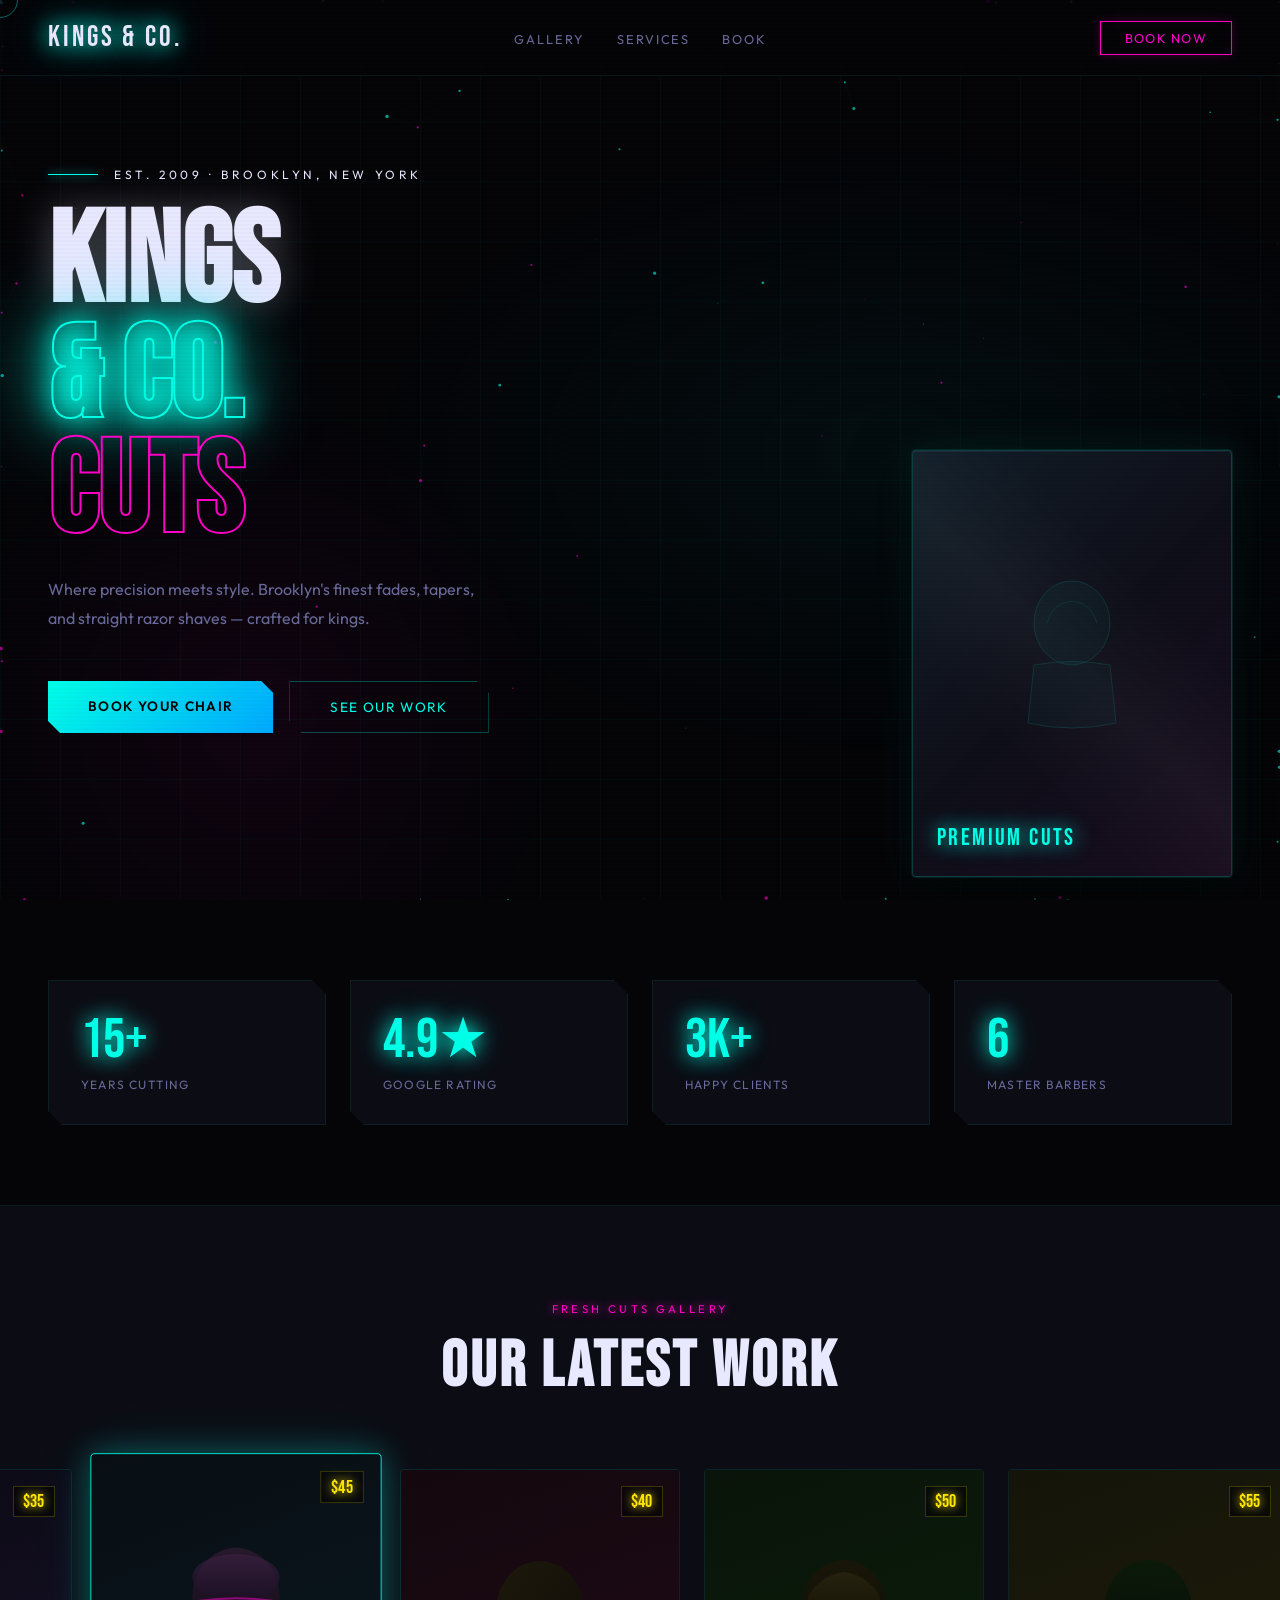
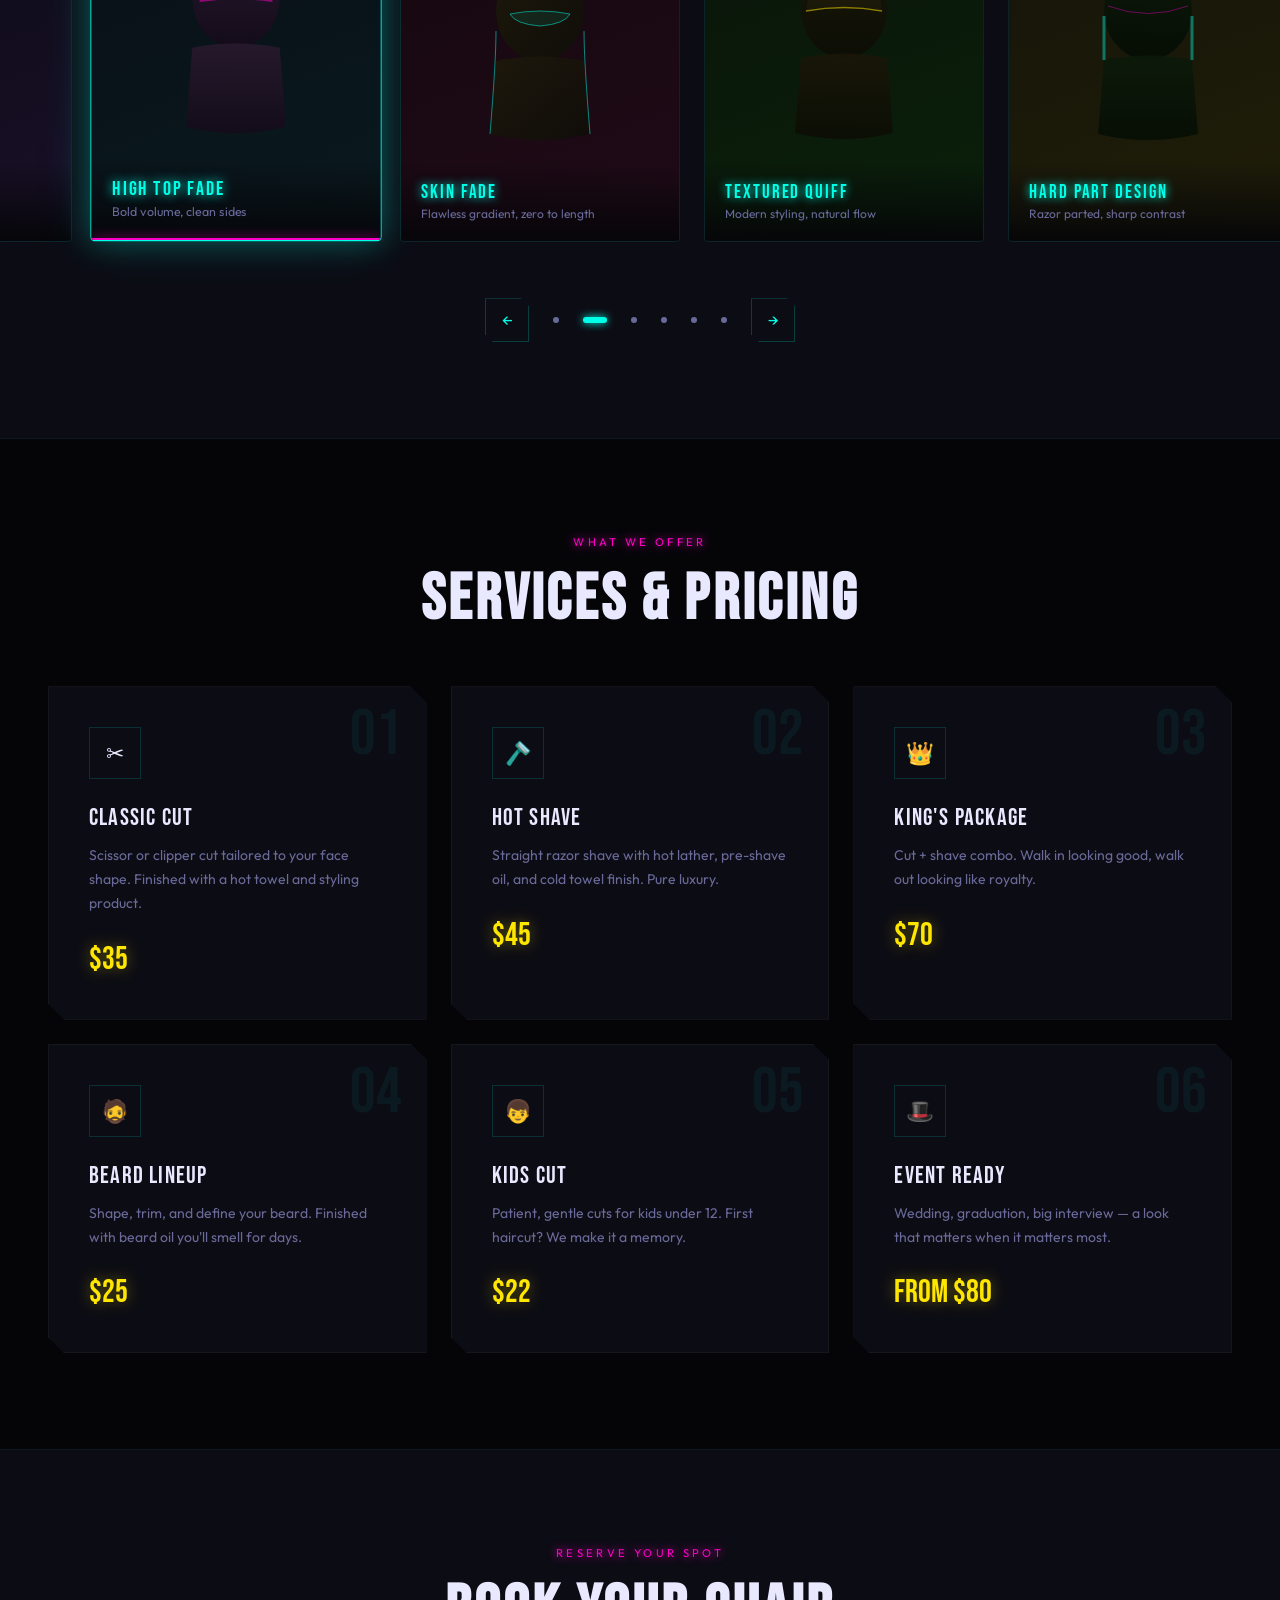
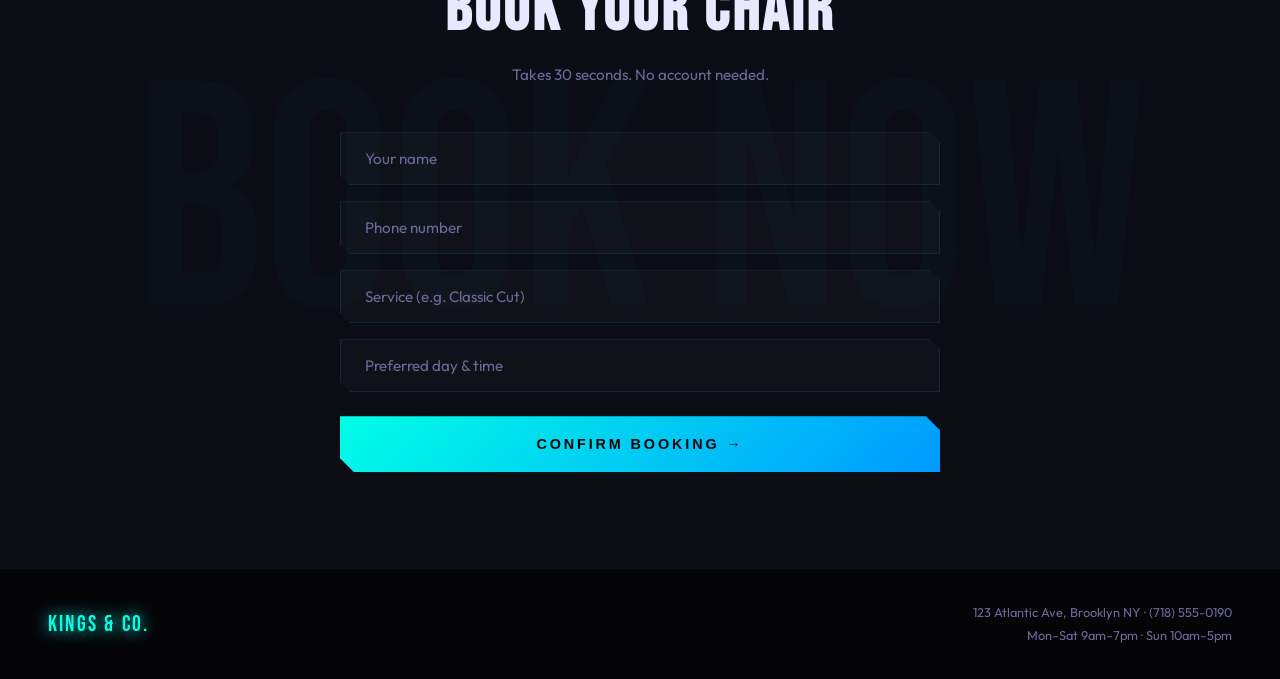
==== commit 1c8e0413: "Update index.html" ====
--- a/index.html
+++ b/index.html
@@ -32,11 +32,11 @@
 /* ── CUSTOM CURSOR ── */
 .cursor{
   position:fixed;width:12px;height:12px;
-  background:var(--neon-cyan);border-radius:50%;
+  background:var(--neon-red);border-radius:50%;
   pointer-events:none;z-index:9999;
   transform:translate(-50%,-50%);
   transition:transform 0.1s,background 0.2s;
-  box-shadow:0 0 10px var(--neon-cyan),0 0 20px var(--neon-cyan);
+  box-shadow:0 0 10px var(--neon-red),0 0 20px var(--neon-red);
 }
 .cursor-ring{
   position:fixed;width:36px;height:36px;
@@ -61,7 +61,7 @@
 .nav-logo{
   font-family:'Bebas Neue',sans-serif;
   font-size:1.8rem;letter-spacing:0.1em;
-  color:var(--neon-cyan);
+  color:var(--neon-blue);
   text-shadow:0 0 20px var(--neon-cyan),0 0 40px var(--neon-cyan);
 }
 .nav-links{display:flex;gap:2rem;list-style:none;}
@@ -71,7 +71,7 @@
   transition:color 0.2s,text-shadow 0.2s;
 }
 .nav-links a:hover{
-  color:var(--neon-cyan);
+  color:var(--neon-purple);
   text-shadow:0 0 10px var(--neon-cyan);
 }
 .nav-book{
@@ -114,7 +114,7 @@
 .hero-eyebrow{
   display:flex;align-items:center;gap:1rem;
   font-size:0.75rem;letter-spacing:0.3em;text-transform:uppercase;
-  color:var(--neon-cyan);margin-bottom:1.5rem;
+  color:var(--neon-silver);margin-bottom:1.5rem;
   opacity:0;animation:fadeUp 0.8s 0.2s forwards;
 }
 .hero-eyebrow::before{content:'';width:50px;height:1px;background:var(--neon-cyan);box-shadow:0 0 8px var(--neon-cyan);}
@@ -140,7 +140,7 @@
   display:block;
   -webkit-text-stroke:2px var(--neon-magenta);
   color:transparent;
-  text-shadow:0 0 30px var(--neon-magenta);
+  text-shadow:0 0 30px var(--neon-silver);
 }
 @keyframes flicker{
   0%,95%,100%{opacity:1}
@@ -183,7 +183,7 @@
 }
 .btn-secondary:hover{
   background:rgba(0,255,231,0.05);
-  border-color:var(--neon-cyan);
+  border-color:var(--neon-brown);
   box-shadow:0 0 20px rgba(0,255,231,0.2);
 }
 
